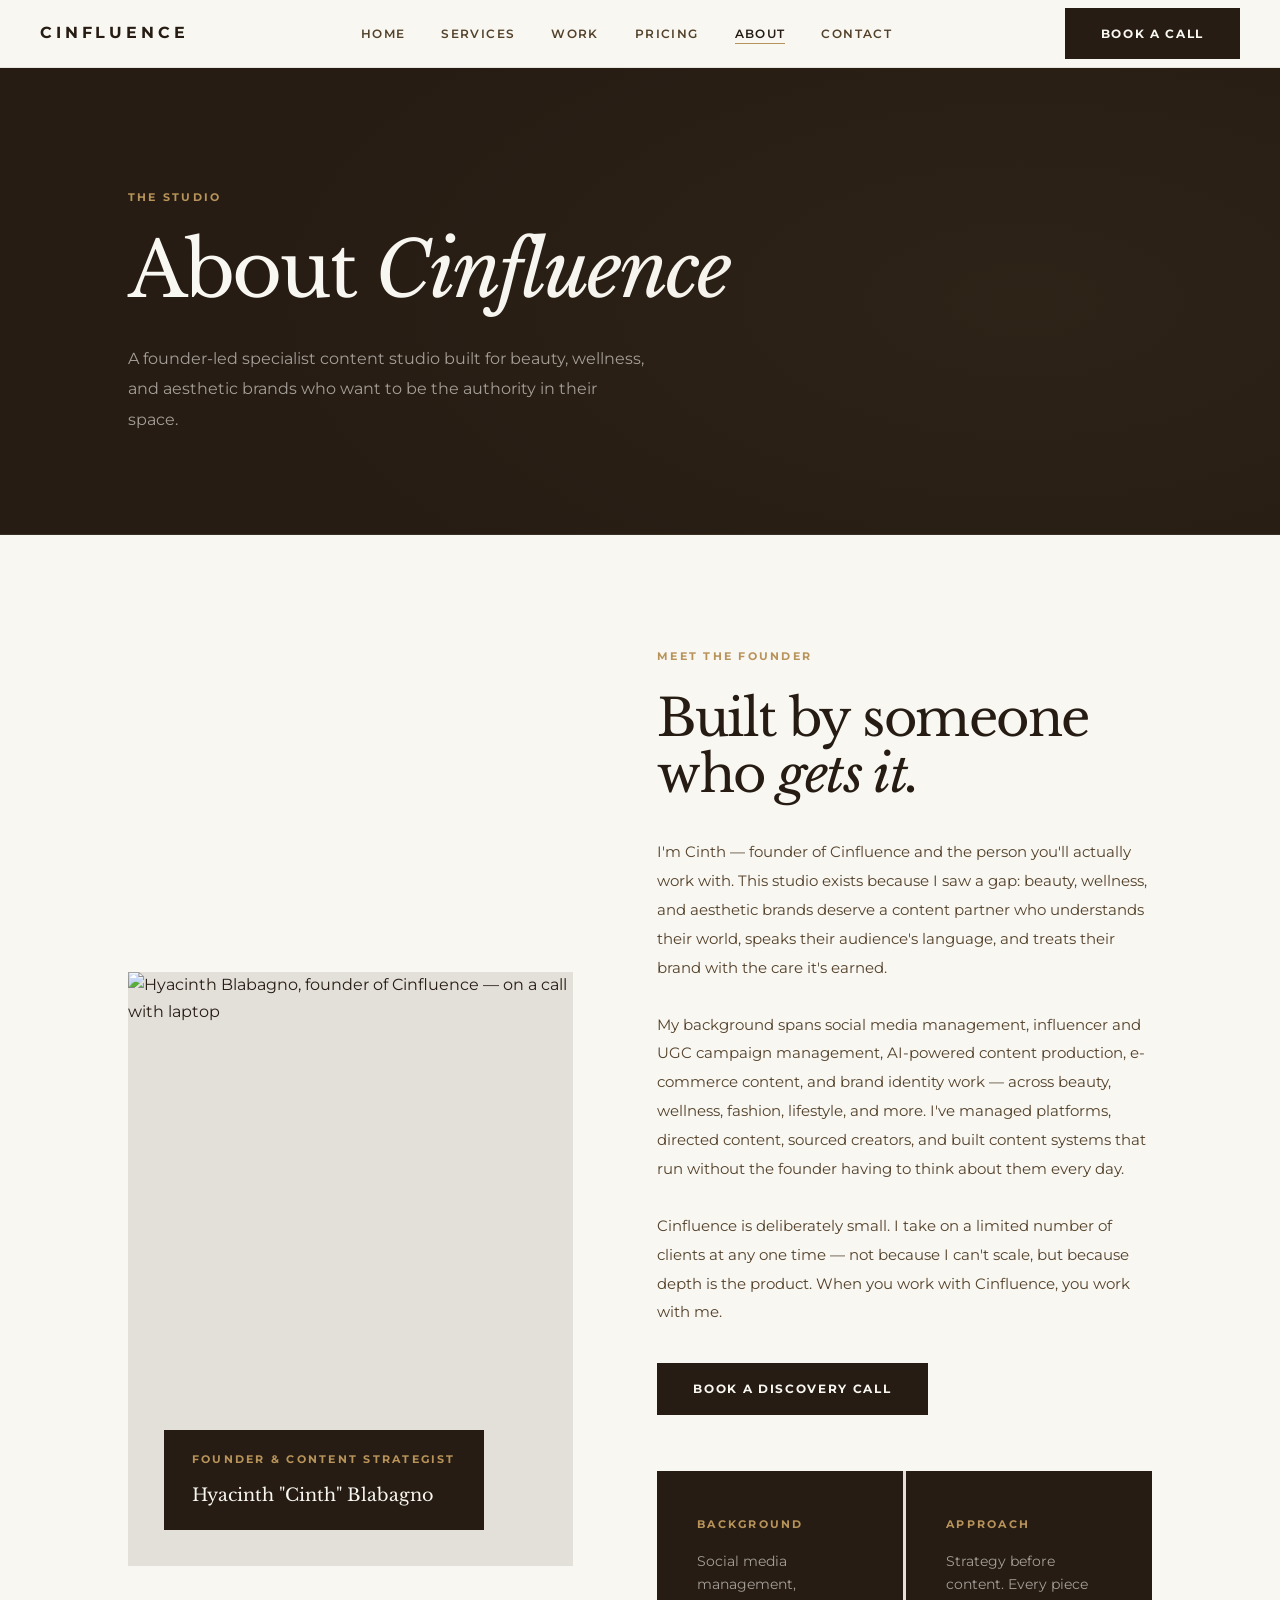
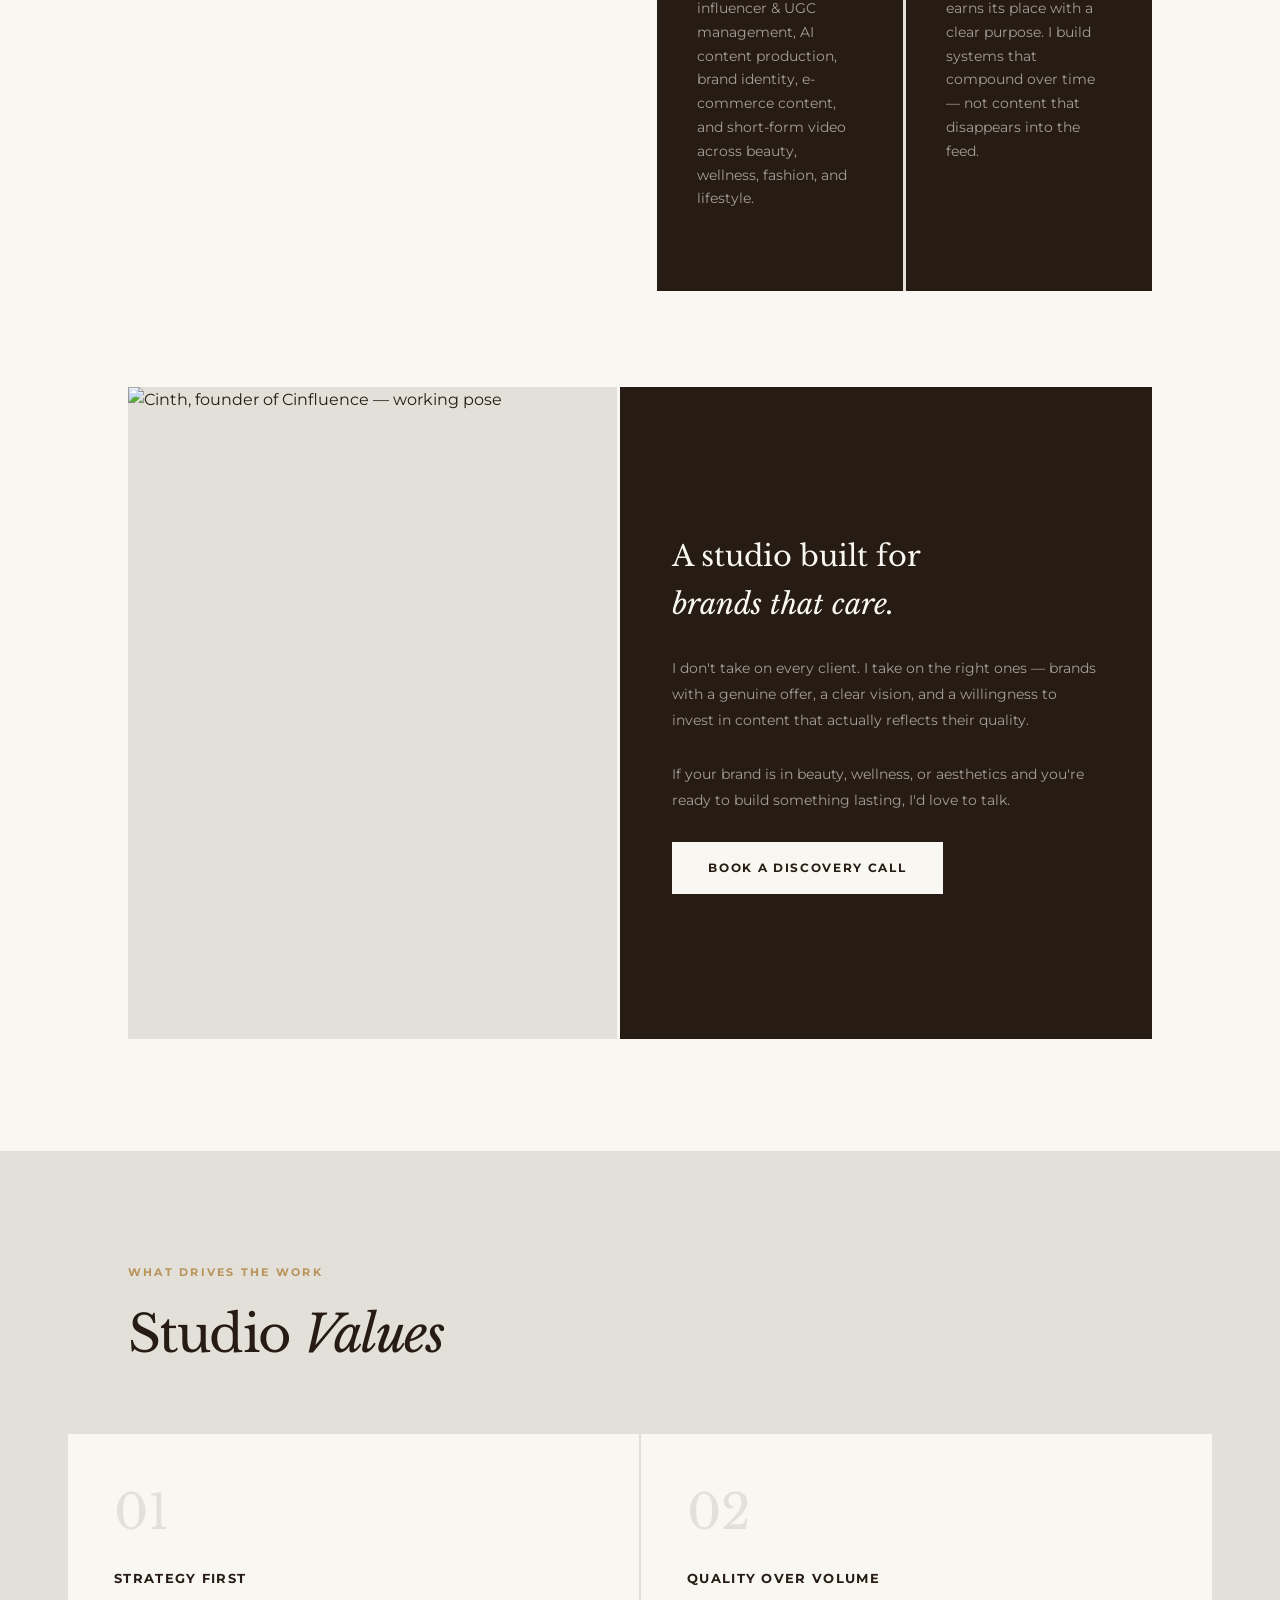
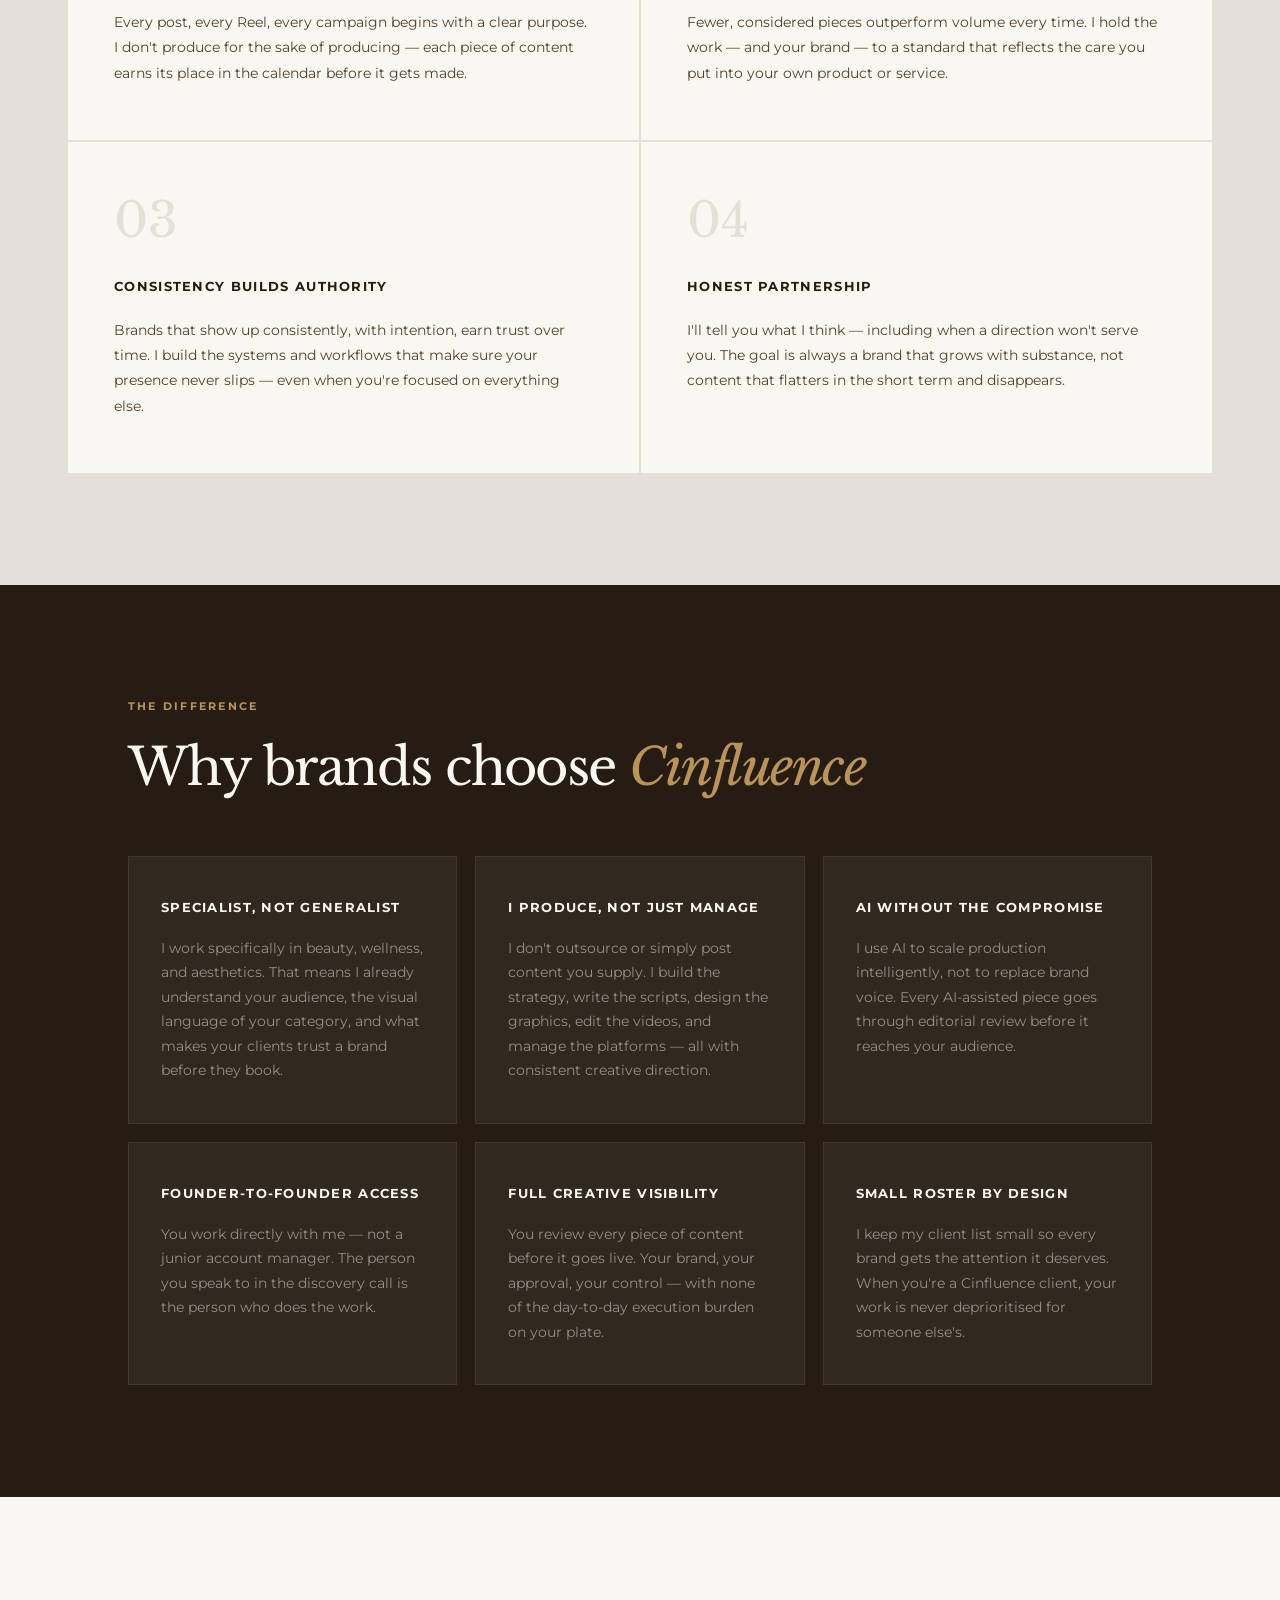
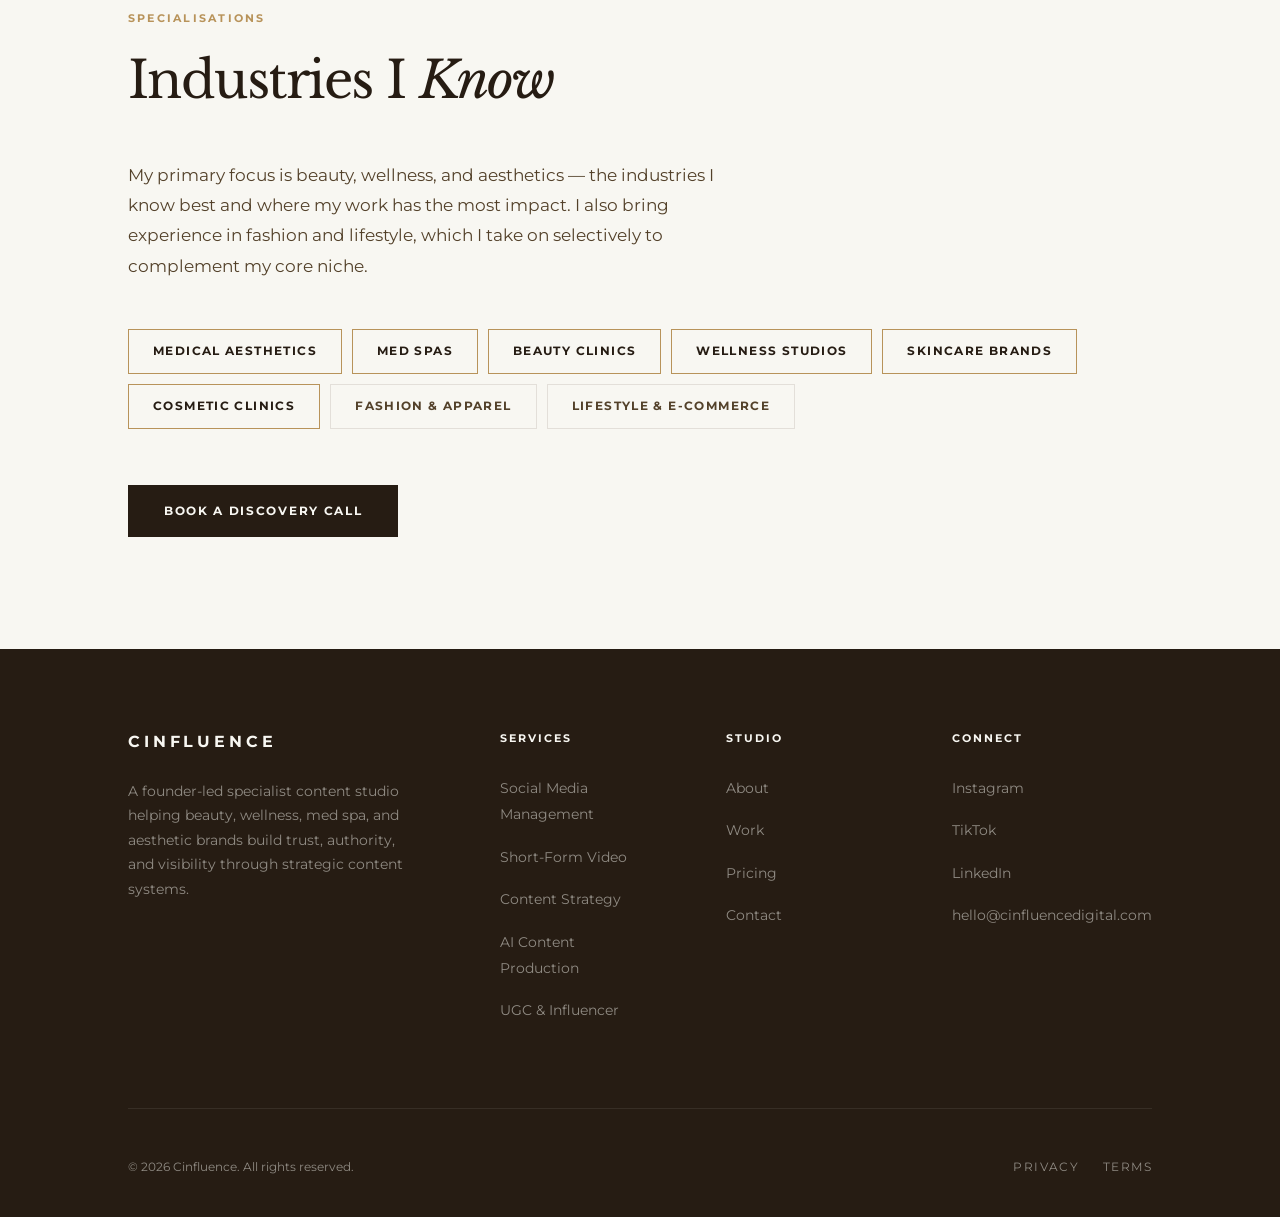
==== about.html @ 14eadbe2 "Add files via upload" ====
<!DOCTYPE html>
<html lang="en">
<head>
<meta charset="UTF-8"/>
<meta name="viewport" content="width=device-width, initial-scale=1.0"/>
<title>About — Cinfluence</title>
<meta name="description" content="Cinfluence is founded by Hyacinth 'Cinth' Blabagno — a strategist and content director with deep experience in beauty, wellness, aesthetics, and influencer management. Meet the founder."/>
<link rel="stylesheet" href="style.css"/>
<style>
/* Founder section */
.founder-section {
  display: grid;
  grid-template-columns: minmax(320px, .9fr) minmax(0, 1fr);
  gap: 84px;
  align-items: center;
}
.founder-img {
  aspect-ratio: 3/4;
  background: var(--stone);
  position: relative;
  overflow: hidden;
}
.founder-img img { width: 100%; height: 100%; object-fit: cover; }
.founder-img .img-ph { min-height: 100%; }
.founder-tag {
  position: absolute;
  bottom: 36px; left: 36px;
  background: var(--espresso);
  color: var(--ivory);
  padding: 20px 28px;
}
.founder-tag .label { color: var(--gold); display: block; margin-bottom: 12px; }
.founder-tag h4 { font-family: var(--ff-serif); font-size: 1.1rem; font-weight: 400; }
.founder-copy .label { color: var(--gold); display: block; margin-bottom: 24px; }
.founder-copy p { color: var(--taupe); line-height: 1.9; font-size: .95rem; margin-bottom: 28px; }
.founder-copy p:last-of-type { margin-bottom: 36px; }

/* Experience callouts */
.exp-callouts {
  display: grid;
  grid-template-columns: 1fr 1fr;
  gap: 3px;
  background: var(--stone);
  margin-top: 52px;
}
.exp-callout {
  background: var(--espresso);
  padding: 44px 40px;
}
.exp-callout .label { color: var(--gold); display: block; margin-bottom: 16px; }
.exp-callout p { font-size: .85rem; color: rgba(248,247,242,.6); line-height: 1.75; }

/* Second founder block */
.founder-block-2 {
  display: grid;
  grid-template-columns: minmax(320px, .92fr) minmax(0, 1fr);
  gap: 3px;
  margin-top: 80px;
}
.founder-block-2-img {
  aspect-ratio: 3/4;
  background: var(--stone);
  overflow: hidden;
  position: relative;
}
.founder-block-2-img img { width: 100%; height: 100%; object-fit: cover; }
.founder-block-2-copy {
  display: flex;
  flex-direction: column;
  justify-content: center;
  gap: 28px;
  padding: 52px;
  background: var(--espresso);
}
.founder-block-2-copy h3 { font-family: var(--ff-serif); font-size: 1.8rem; font-weight: 400; color: var(--ivory); }
.founder-block-2-copy p  { font-size: .9rem; color: rgba(248,247,242,.6); line-height: 1.8; }

/* Values grid */
.values-grid {
  display: grid;
  grid-template-columns: repeat(2,1fr);
  gap: 2px;
  background: var(--stone);
  max-width: var(--container-wide);
  margin: 0 auto;
  padding: 0 48px;
}
.value-card {
  background: var(--ivory);
  padding: 54px 46px;
  transition: background .3s;
}
.value-card:hover { background: var(--white); }
.value-num { font-family: var(--ff-serif); font-size: 3rem; font-weight: 400; color: var(--stone); line-height: 1; margin-bottom: 32px; }
.value-card h3 { font-size: .82rem; font-weight: 700; letter-spacing: .1em; text-transform: uppercase; margin-bottom: 20px; }
.value-card p  { font-size: .88rem; color: var(--taupe); line-height: 1.8; }

/* Why Cinfluence */
.why-grid { display: grid; grid-template-columns: repeat(3,1fr); gap: 18px; margin-top: 60px; }
.why-item { padding: 40px 32px; background: rgba(248,247,242,.05); border: 1px solid rgba(248,247,242,.08); }
.why-item h4 { font-size: .8rem; font-weight: 700; letter-spacing: .1em; text-transform: uppercase; color: var(--ivory); margin-bottom: 18px; }
.why-item p  { font-size: .85rem; color: rgba(248,247,242,.5); line-height: 1.8; }

/* Industries */
.niches-row { display: flex; flex-wrap: wrap; gap: 10px; margin-top: 48px; }
.niche-tag {
  font-size: .72rem;
  font-weight: 700;
  letter-spacing: .12em;
  text-transform: uppercase;
  padding: 12px 24px;
  border: 1px solid var(--stone);
  color: var(--taupe);
  transition: all .2s;
}
.niche-tag:hover { background: var(--espresso); color: var(--ivory); border-color: var(--espresso); }
.niche-tag.primary { border-color: var(--gold); color: var(--espresso); }
.niche-tag.primary:hover { background: var(--gold); color: var(--ivory); border-color: var(--gold); }

@media (max-width: 1024px) {
  .founder-section { grid-template-columns: 1fr; gap: 60px; }
  .founder-block-2 { grid-template-columns: 1fr; }
  .exp-callouts { grid-template-columns: 1fr; }
  .values-grid { grid-template-columns: 1fr; }
  .why-grid { grid-template-columns: 1fr 1fr; }
}
@media (max-width: 768px) {
  .values-grid { padding-left: 28px; padding-right: 28px; }
  .value-card { padding: 42px 30px; }
  .why-grid { grid-template-columns: 1fr; }
  .founder-block-2-copy { padding: 32px 24px; }
  .founder-tag { left: 24px; bottom: 24px; right: 24px; padding: 18px 22px; }
}
@media (max-width: 480px) {
  .values-grid { padding-left: 22px; padding-right: 22px; }
  .niche-tag { width: 100%; text-align: center; }
}
</style>
</head>
<body>

<nav id="navbar">
  <div class="nav-inner">
    <a href="index.html" class="nav-logo">Cinfluence</a>
    <ul class="nav-links">
      <li><a href="index.html">Home</a></li>
      <li><a href="services.html">Services</a></li>
      <li><a href="work.html">Work</a></li>
      <li><a href="pricing.html">Pricing</a></li>
      <li><a href="about.html" class="active">About</a></li>
      <li><a href="contact.html">Contact</a></li>
    </ul>
    <div class="nav-cta">
      <a href="https://calendly.com/hyacinth-cinfluencedigital/discovery-call" target="_blank" class="btn btn-primary">Book a Call</a>
      <button class="hamburger" onclick="openMenu()" aria-label="Open menu"><span></span><span></span><span></span></button>
    </div>
  </div>
</nav>
<div class="mobile-menu" id="mobileMenu" role="dialog" aria-label="Navigation menu">
  <button class="mobile-close" onclick="closeMenu()" aria-label="Close menu">✕</button>
  <a href="index.html" onclick="closeMenu()">Home</a>
  <a href="services.html" onclick="closeMenu()">Services</a>
  <a href="work.html" onclick="closeMenu()">Work</a>
  <a href="pricing.html" onclick="closeMenu()">Pricing</a>
  <a href="about.html" onclick="closeMenu()">About</a>
  <a href="contact.html" onclick="closeMenu()">Contact</a>
  <a href="https://calendly.com/hyacinth-cinfluencedigital/discovery-call" target="_blank" class="btn btn-primary" onclick="closeMenu()">Book a Call</a>
</div>

<div class="nav-offset">
  <div class="page-hero">
    <div class="page-hero-bg"></div>
    <div class="container">
      <span class="label">The Studio</span>
      <h1 class="heading-xl">About <em>Cinfluence</em></h1>
      <p>A founder-led specialist content studio built for beauty, wellness, and aesthetic brands who want to be the authority in their space.</p>
    </div>
  </div>
</div>

<!-- ── FOUNDER STORY ───────────────────────────────────── -->
<section class="section">
  <div class="container">
    <div class="founder-section">
      <div class="founder-img fade-up">
        <img src="assets/images/founder-about.jpg"
             alt="Hyacinth Blabagno, founder of Cinfluence — on a call with laptop"
             loading="eager" width="900" height="1200"
             style="width:100%;height:100%;object-fit:cover;object-position:center top">
        <div class="founder-tag">
          <span class="label">Founder &amp; Content Strategist</span>
          <h4>Hyacinth "Cinth" Blabagno</h4>
        </div>
      </div>
      <div class="founder-copy fade-up">
        <span class="label">Meet the Founder</span>
        <h2 class="heading-lg" style="margin-bottom:36px">Built by someone<br>who <em>gets it.</em></h2>
        <p>I'm Cinth — founder of Cinfluence and the person you'll actually work with. This studio exists because I saw a gap: beauty, wellness, and aesthetic brands deserve a content partner who understands their world, speaks their audience's language, and treats their brand with the care it's earned.</p>
        <p>My background spans social media management, influencer and UGC campaign management, AI-powered content production, e-commerce content, and brand identity work — across beauty, wellness, fashion, lifestyle, and more. I've managed platforms, directed content, sourced creators, and built content systems that run without the founder having to think about them every day.</p>
        <p>Cinfluence is deliberately small. I take on a limited number of clients at any one time — not because I can't scale, but because depth is the product. When you work with Cinfluence, you work with me.</p>
        <a href="https://calendly.com/hyacinth-cinfluencedigital/discovery-call" target="_blank" class="btn btn-primary">Book a Discovery Call</a>

        <!-- Experience Callouts -->
        <div class="exp-callouts" style="margin-top:56px">
          <div class="exp-callout">
            <span class="label">Background</span>
            <p>Social media management, influencer &amp; UGC management, AI content production, brand identity, e-commerce content, and short-form video across beauty, wellness, fashion, and lifestyle.</p>
          </div>
          <div class="exp-callout">
            <span class="label">Approach</span>
            <p>Strategy before content. Every piece earns its place with a clear purpose. I build systems that compound over time — not content that disappears into the feed.</p>
          </div>
        </div>
      </div>
    </div>

    <!-- Second founder block -->
    <div class="founder-block-2 fade-up" style="margin-top:96px">
      <div class="founder-block-2-img">
        <img src="assets/images/founder-editorial.jpg"
             alt="Cinth, founder of Cinfluence — working pose"
             loading="lazy" width="900" height="1200"
             style="width:100%;height:100%;object-fit:cover;object-position:center top">
      </div>
      <div class="founder-block-2-copy">
        <h3>A studio built for<br><em>brands that care.</em></h3>
        <p>I don't take on every client. I take on the right ones — brands with a genuine offer, a clear vision, and a willingness to invest in content that actually reflects their quality.</p>
        <p>If your brand is in beauty, wellness, or aesthetics and you're ready to build something lasting, I'd love to talk.</p>
        <a href="https://calendly.com/hyacinth-cinfluencedigital/discovery-call" target="_blank" class="btn btn-ivory" style="align-self:flex-start">Book a Discovery Call</a>
      </div>
    </div>
  </div>
</section>

<!-- ── VALUES ──────────────────────────────────────────── -->
<section class="section section--stone">
  <div class="container">
    <div class="section-header fade-up">
      <span class="label">What Drives the Work</span>
      <h2 class="heading-lg">Studio <em>Values</em></h2>
    </div>
  </div>
  <div class="values-grid fade-up">
    <div class="value-card">
      <div class="value-num">01</div>
      <h3>Strategy First</h3>
      <p>Every post, every Reel, every campaign begins with a clear purpose. I don't produce for the sake of producing — each piece of content earns its place in the calendar before it gets made.</p>
    </div>
    <div class="value-card">
      <div class="value-num">02</div>
      <h3>Quality Over Volume</h3>
      <p>Fewer, considered pieces outperform volume every time. I hold the work — and your brand — to a standard that reflects the care you put into your own product or service.</p>
    </div>
    <div class="value-card">
      <div class="value-num">03</div>
      <h3>Consistency Builds Authority</h3>
      <p>Brands that show up consistently, with intention, earn trust over time. I build the systems and workflows that make sure your presence never slips — even when you're focused on everything else.</p>
    </div>
    <div class="value-card">
      <div class="value-num">04</div>
      <h3>Honest Partnership</h3>
      <p>I'll tell you what I think — including when a direction won't serve you. The goal is always a brand that grows with substance, not content that flatters in the short term and disappears.</p>
    </div>
  </div>
</section>

<!-- ── WHY CINFLUENCE ─────────────────────────────────── -->
<section class="section section--dark">
  <div class="container">
    <div class="section-header fade-up" style="margin-bottom:0">
      <span class="label" style="color:var(--gold)">The Difference</span>
      <h2 class="heading-lg" style="color:var(--ivory)">Why brands choose <em style="color:var(--gold)">Cinfluence</em></h2>
    </div>
    <div class="why-grid fade-up">
      <div class="why-item">
        <h4>Specialist, not generalist</h4>
        <p>I work specifically in beauty, wellness, and aesthetics. That means I already understand your audience, the visual language of your category, and what makes your clients trust a brand before they book.</p>
      </div>
      <div class="why-item">
        <h4>I produce, not just manage</h4>
        <p>I don't outsource or simply post content you supply. I build the strategy, write the scripts, design the graphics, edit the videos, and manage the platforms — all with consistent creative direction.</p>
      </div>
      <div class="why-item">
        <h4>AI without the compromise</h4>
        <p>I use AI to scale production intelligently, not to replace brand voice. Every AI-assisted piece goes through editorial review before it reaches your audience.</p>
      </div>
      <div class="why-item">
        <h4>Founder-to-founder access</h4>
        <p>You work directly with me — not a junior account manager. The person you speak to in the discovery call is the person who does the work.</p>
      </div>
      <div class="why-item">
        <h4>Full creative visibility</h4>
        <p>You review every piece of content before it goes live. Your brand, your approval, your control — with none of the day-to-day execution burden on your plate.</p>
      </div>
      <div class="why-item">
        <h4>Small roster by design</h4>
        <p>I keep my client list small so every brand gets the attention it deserves. When you're a Cinfluence client, your work is never deprioritised for someone else's.</p>
      </div>
    </div>
  </div>
</section>

<!-- ── INDUSTRIES ─────────────────────────────────────── -->
<section class="section">
  <div class="container">
    <div class="fade-up">
      <div class="section-header" style="margin-bottom:52px">
        <span class="label">Specialisations</span>
        <h2 class="heading-lg">Industries I <em>Know</em></h2>
      </div>
      <p class="body-lg" style="max-width:600px;margin-bottom:8px">My primary focus is beauty, wellness, and aesthetics — the industries I know best and where my work has the most impact. I also bring experience in fashion and lifestyle, which I take on selectively to complement my core niche.</p>
      <div class="niches-row">
        <span class="niche-tag primary">Medical Aesthetics</span>
        <span class="niche-tag primary">Med Spas</span>
        <span class="niche-tag primary">Beauty Clinics</span>
        <span class="niche-tag primary">Wellness Studios</span>
        <span class="niche-tag primary">Skincare Brands</span>
        <span class="niche-tag primary">Cosmetic Clinics</span>
        <span class="niche-tag">Fashion &amp; Apparel</span>
        <span class="niche-tag">Lifestyle &amp; E-Commerce</span>
      </div>
      <a href="https://calendly.com/hyacinth-cinfluencedigital/discovery-call" target="_blank" class="btn btn-primary" style="margin-top:56px;display:inline-block">Book a Discovery Call</a>
    </div>
  </div>
</section>

<!-- ── FOOTER ─────────────────────────────────────────── -->
<footer>
  <div class="container">
    <div class="footer-top">
      <div><span class="footer-logo">Cinfluence</span><p class="footer-tagline">A founder-led specialist content studio helping beauty, wellness, med spa, and aesthetic brands build trust, authority, and visibility through strategic content systems.</p></div>
      <div class="footer-col"><h5>Services</h5><ul class="footer-links"><li><a href="services.html">Social Media Management</a></li><li><a href="services.html">Short-Form Video</a></li><li><a href="services.html">Content Strategy</a></li><li><a href="services.html">AI Content Production</a></li><li><a href="services.html">UGC &amp; Influencer</a></li></ul></div>
      <div class="footer-col"><h5>Studio</h5><ul class="footer-links"><li><a href="about.html">About</a></li><li><a href="work.html">Work</a></li><li><a href="pricing.html">Pricing</a></li><li><a href="contact.html">Contact</a></li></ul></div>
      <div class="footer-col"><h5>Connect</h5><ul class="footer-links"><li><a href="https://instagram.com/cinfluence.digital" target="_blank" rel="noopener">Instagram</a></li><li><a href="https://tiktok.com/@cinfluence.digital" target="_blank" rel="noopener">TikTok</a></li><li><a href="https://linkedin.com/company/cinfluencedigital" target="_blank" rel="noopener">LinkedIn</a></li><li><a href="mailto:hello@cinfluencedigital.com">hello@cinfluencedigital.com</a></li></ul></div>
    </div>
    <div class="footer-bottom"><span>© 2026 Cinfluence. All rights reserved.</span><div class="footer-social"><a href="#">Privacy</a><a href="#">Terms</a></div></div>
  </div>
</footer>

<script src="main.js"></script>
</body>
</html>
---- style.css ----
/* ═══════════════════════════════════════════════════
   CINFLUENCE — Global Stylesheet
   Fonts: Libre Baskerville (serif) + Montserrat (sans)
═══════════════════════════════════════════════════ */

@import url('https://fonts.googleapis.com/css2?family=Libre+Baskerville:ital,wght@0,400;0,700;1,400&family=Montserrat:wght@400;500;600;700&display=swap');

/* ── RESET ─────────────────────────────────────────── */
*, *::before, *::after { box-sizing: border-box; margin: 0; padding: 0; }
html { scroll-behavior: smooth; }

/* ── TOKENS ────────────────────────────────────────── */
:root {
  --ivory:    #F8F7F2;
  --white:    #FFFFFF;
  --espresso: #261C13;
  --coffee:   #32251A;
  --stone:    #E3DFD9;
  --taupe:    #53412A;
  --bark:     #53412A;
  --sage:     #3A4137;
  --gold:     #B8935A;
  --ff-serif: 'Libre Baskerville', Georgia, serif;
  --ff-sans:  'Montserrat', sans-serif;
  --ease:     cubic-bezier(.25,.46,.45,.94);
  --nav-h:    68px;
  --container: 1120px;
  --container-wide: 1240px;
  --container-narrow: 860px;
  --section-y: 112px;
  --section-y-sm: 84px;
  --card-pad: 44px;
}

/* ── BASE ──────────────────────────────────────────── */
body {
  background: var(--ivory);
  color: var(--espresso);
  font-family: var(--ff-sans);
  font-size: 16px;
  line-height: 1.65;
  overflow-x: hidden;
}
img, video { display: block; max-width: 100%; }
a { text-decoration: none; color: inherit; }
button { cursor: pointer; font-family: var(--ff-sans); }

/* ── TYPOGRAPHY ────────────────────────────────────── */
.heading-xl {
  font-family: var(--ff-serif);
  font-size: clamp(2.8rem, 6vw, 5.5rem);
  font-weight: 400;
  line-height: 1.06;
  letter-spacing: -.03em;
}
.heading-lg {
  font-family: var(--ff-serif);
  font-size: clamp(2rem, 4vw, 3.5rem);
  font-weight: 400;
  line-height: 1.1;
  letter-spacing: -.03em;
}
.heading-md {
  font-family: var(--ff-serif);
  font-size: clamp(1.4rem, 2.5vw, 2.2rem);
  font-weight: 400;
  line-height: 1.2;
  letter-spacing: -.02em;
}
.heading-sm {
  font-family: var(--ff-serif);
  font-size: clamp(1.2rem, 2vw, 1.6rem);
  font-weight: 400;
  line-height: 1.3;
}
em { font-style: italic; }
.label {
  font-family: var(--ff-sans);
  font-size: .7rem;
  font-weight: 700;
  letter-spacing: .2em;
  text-transform: uppercase;
}
.body-lg { font-size: 1.05rem; line-height: 1.8; color: var(--taupe); }
.body-sm { font-size: .875rem; line-height: 1.75; color: var(--taupe); }

/* ── LAYOUT ────────────────────────────────────────── */
.container { max-width: var(--container); margin: 0 auto; padding: 0 48px; }
.container--wide { max-width: var(--container-wide); }
.container--narrow { max-width: var(--container-narrow); }
.section { padding: var(--section-y) 0; }
.section--compact { padding: var(--section-y-sm) 0; }
.section--dark  { background: var(--espresso); color: var(--ivory); }
.section--stone { background: var(--stone); }
.section--white { background: var(--white); }
.media-fill { width: 100%; height: 100%; object-fit: cover; }

/* ── BUTTONS ───────────────────────────────────────── */
.btn {
  display: inline-block;
  font-family: var(--ff-sans);
  font-size: .75rem;
  font-weight: 700;
  letter-spacing: .14em;
  text-transform: uppercase;
  padding: 16px 36px;
  border: none;
  transition: all .3s var(--ease);
}
.btn-primary  { background: var(--espresso); color: var(--ivory); }
.btn-primary:hover  { background: var(--coffee); transform: translateY(-2px); box-shadow: 0 12px 40px rgba(38,28,19,.2); }
.btn-outline  { background: transparent; color: var(--espresso); border: 1.5px solid var(--espresso); }
.btn-outline:hover  { background: var(--espresso); color: var(--ivory); }
.btn-outline-light { background: transparent; color: var(--ivory); border: 1.5px solid rgba(248,247,242,.35); }
.btn-outline-light:hover { background: var(--ivory); color: var(--espresso); }
.btn-ivory    { background: var(--ivory); color: var(--espresso); }
.btn-ivory:hover    { background: var(--white); transform: translateY(-2px); }
.btn-gold     { background: var(--gold); color: var(--white); }
.btn-gold:hover     { opacity: .88; transform: translateY(-2px); }
.btn-group    { display: flex; gap: 16px; flex-wrap: wrap; }

/* ── NAVIGATION ────────────────────────────────────── */
nav {
  position: fixed;
  top: 0; left: 0; right: 0;
  z-index: 999;
  height: var(--nav-h);
  background: rgba(248,247,242,.96);
  backdrop-filter: blur(14px);
  -webkit-backdrop-filter: blur(14px);
  border-bottom: 1px solid rgba(83,65,42,.1);
  transition: box-shadow .3s;
}
nav.scrolled { box-shadow: 0 2px 30px rgba(38,28,19,.08); }
.nav-inner {
  max-width: 1280px;
  margin: 0 auto;
  padding: 0 40px;
  height: 100%;
  display: flex;
  align-items: center;
  justify-content: space-between;
  gap: 32px;
}
.nav-logo {
  font-family: var(--ff-sans);
  font-size: 1rem;
  font-weight: 700;
  letter-spacing: .24em;
  text-transform: uppercase;
  color: var(--espresso);
  flex-shrink: 0;
}
.nav-links {
  display: flex;
  gap: 36px;
  list-style: none;
}
.nav-links a {
  font-size: .72rem;
  font-weight: 600;
  letter-spacing: .12em;
  text-transform: uppercase;
  color: var(--taupe);
  transition: color .2s;
  position: relative;
}
.nav-links a::after {
  content: '';
  position: absolute;
  bottom: -3px; left: 0;
  width: 0; height: 1px;
  background: var(--gold);
  transition: width .3s var(--ease);
}
.nav-links a:hover,
.nav-links a.active { color: var(--espresso); }
.nav-links a:hover::after,
.nav-links a.active::after { width: 100%; }
.nav-cta { flex-shrink: 0; }
.hamburger { display: none; flex-direction: column; gap: 5px; background: none; border: none; padding: 4px; }
.hamburger span { width: 24px; height: 1.5px; background: var(--espresso); display: block; transition: .3s; }

/* Mobile menu */
.mobile-menu {
  display: none;
  position: fixed;
  inset: 0;
  background: var(--ivory);
  z-index: 998;
  flex-direction: column;
  align-items: center;
  justify-content: center;
  gap: 36px;
}
.mobile-menu.open { display: flex; }
.mobile-menu a {
  font-family: var(--ff-serif);
  font-size: 2.2rem;
  color: var(--espresso);
  font-weight: 400;
  transition: color .2s;
}
.mobile-menu a:hover { color: var(--gold); }
.mobile-close {
  position: absolute;
  top: 24px; right: 40px;
  font-size: 1.4rem;
  background: none; border: none;
  color: var(--espresso);
}
.nav-offset { padding-top: var(--nav-h); }

/* ── PAGE HERO (inner pages) ───────────────────────── */
.page-hero {
  background: var(--espresso);
  padding: 120px 0 100px;
  position: relative;
  overflow: hidden;
}
.page-hero::after {
  content: '';
  position: absolute;
  bottom: 0; left: 0; right: 0;
  height: 1px;
  background: rgba(248,247,242,.08);
}
.page-hero-bg {
  position: absolute; inset: 0;
  background: radial-gradient(ellipse 60% 80% at 80% 50%, rgba(178,147,91,.06), transparent);
  pointer-events: none;
}
.page-hero .label { color: var(--gold); display: block; margin-bottom: 24px; }
.page-hero .heading-xl { color: var(--ivory); }
.page-hero p { color: rgba(248,247,242,.6); max-width: 520px; margin-top: 32px; font-size: 1rem; line-height: 1.9; }

/* ── SECTION HEADER ────────────────────────────────── */
.section-header { margin-bottom: 72px; max-width: 760px; }
.section-header .label { color: var(--gold); display: block; margin-bottom: 24px; }
.section-header.center { text-align: center; }
.section-header.center p { max-width: 520px; margin: 16px auto 0; }
.section-header.center { margin-left: auto; margin-right: auto; }

/* ── IMAGE PLACEHOLDER ─────────────────────────────── */
.img-ph {
  width: 100%; height: 100%;
  display: flex;
  flex-direction: column;
  align-items: center;
  justify-content: center;
  gap: 14px;
  background: var(--stone);
  border: 2px dashed rgba(83,65,42,.25);
  color: var(--taupe);
  text-align: center;
  padding: 32px;
}
.img-ph svg { opacity: .35; }
.img-ph .ph-title { font-size: .72rem; font-weight: 700; letter-spacing: .1em; text-transform: uppercase; }
.img-ph .ph-sub   { font-size: .7rem; opacity: .6; line-height: 1.6; }

/* ── STATEMENT BAND ────────────────────────────────── */
.statement-band {
  background: var(--espresso);
  padding: 96px 0;
  text-align: center;
}
.statement-band .heading-lg { color: var(--ivory); }
.statement-band em { color: var(--gold); }

/* ── GOLD RULE ─────────────────────────────────────── */
.gold-rule { display: inline-block; width: 40px; height: 1px; background: var(--gold); vertical-align: middle; margin-right: 14px; }

/* ── PHONE MOCKUP ──────────────────────────────────── */
.phone {
  position: relative;
  flex-shrink: 0;
}
.phone-frame {
  background: #1a110b;
  border-radius: 36px;
  padding: 9px;
  box-shadow: 0 40px 80px rgba(0,0,0,.4), inset 0 0 0 1px rgba(255,255,255,.07);
  position: relative;
}
.phone-notch {
  position: absolute;
  top: 9px; left: 50%; transform: translateX(-50%);
  width: 60px; height: 20px;
  background: #1a110b;
  border-radius: 0 0 13px 13px;
  z-index: 10;
}
.phone-btn {
  position: absolute;
  right: -3px; top: 80px;
  width: 3px; height: 55px;
  background: #110b07;
  border-radius: 0 2px 2px 0;
}
.phone-screen {
  border-radius: 28px;
  overflow: hidden;
  aspect-ratio: 9/19.5;
  position: relative;
  background: var(--stone);
}
.phone-screen .img-ph { border: none; }

/* ── SCROLL STRIP ──────────────────────────────────── */
.scroll-strip-wrap {
  overflow: hidden;
  position: relative;
}
.scroll-strip-wrap::before,
.scroll-strip-wrap::after {
  content: '';
  position: absolute;
  top: 0; bottom: 0;
  width: 140px;
  z-index: 2;
  pointer-events: none;
}
.scroll-strip-wrap::before { left: 0; background: linear-gradient(to right, var(--espresso), transparent); }
.scroll-strip-wrap::after  { right: 0; background: linear-gradient(to left,  var(--espresso), transparent); }
.scroll-track {
  display: flex;
  gap: 28px;
  width: max-content;
  animation: scrollLeft 30s linear infinite;
  padding: 32px 0 52px;
}
.scroll-track:hover { animation-play-state: paused; }
@keyframes scrollLeft {
  0%   { transform: translateX(0); }
  100% { transform: translateX(-50%); }
}
.strip-phone {
  width: 155px;
  flex-shrink: 0;
  transition: transform .4s var(--ease);
}
.strip-phone:nth-child(odd)  { margin-top: 20px; }
.strip-phone:nth-child(even) { margin-top: 0; }
.strip-phone:hover { transform: scale(1.06) translateY(-8px); }

/* ── FLOAT PHONES ──────────────────────────────────── */
.float-phone { animation-timing-function: ease-in-out; animation-iteration-count: infinite; }
.float-phone.f1 { animation-name: f1; animation-duration: 5s; }
.float-phone.f2 { animation-name: f2; animation-duration: 6.2s; }
.float-phone.f3 { animation-name: f3; animation-duration: 4.8s; }
.float-phone.f4 { animation-name: f4; animation-duration: 5.6s; }
.float-phone.f5 { animation-name: f5; animation-duration: 6.8s; }
@keyframes f1 { 0%,100%{transform:translateY(0)    rotate(-1.5deg)} 50%{transform:translateY(-22px) rotate(-1.5deg)} }
@keyframes f2 { 0%,100%{transform:translateY(-8px)  rotate(0deg)}   50%{transform:translateY(-30px) rotate(0deg)} }
@keyframes f3 { 0%,100%{transform:translateY(4px)   rotate(1.5deg)} 50%{transform:translateY(-18px) rotate(1.5deg)} }
@keyframes f4 { 0%,100%{transform:translateY(-4px)  rotate(-1deg)}  50%{transform:translateY(-26px) rotate(-1deg)} }
@keyframes f5 { 0%,100%{transform:translateY(8px)   rotate(2deg)}   50%{transform:translateY(-14px) rotate(2deg)} }

/* ── CARD STYLES ───────────────────────────────────── */
.card {
  background: var(--white);
  padding: var(--card-pad);
  position: relative;
  transition: transform .3s var(--ease), box-shadow .3s;
}
.card:hover { transform: translateY(-4px); box-shadow: 0 20px 60px rgba(38,28,19,.08); }
.card-dark { background: var(--espresso); color: var(--ivory); }

/* ── FADE UP ANIMATION ─────────────────────────────── */
.fade-up {
  opacity: 0;
  transform: translateY(36px);
  transition: opacity .7s var(--ease), transform .7s var(--ease);
}
.fade-up.visible { opacity: 1; transform: translateY(0); }

/* ── FOOTER ────────────────────────────────────────── */
footer {
  background: var(--espresso);
  color: rgba(248,247,242,.5);
  padding: 80px 0 40px;
}
.footer-top {
  display: grid;
  grid-template-columns: 2fr 1fr 1fr 1fr;
  gap: 80px;
  margin-bottom: 84px;
}
.footer-logo {
  font-family: var(--ff-sans);
  font-size: 1rem;
  font-weight: 700;
  letter-spacing: .24em;
  text-transform: uppercase;
  color: var(--ivory);
  display: block;
  margin-bottom: 24px;
}
.footer-tagline { font-size: .85rem; line-height: 1.8; }
.footer-col h5 {
  font-size: .7rem;
  font-weight: 700;
  letter-spacing: .18em;
  text-transform: uppercase;
  color: var(--ivory);
  margin-bottom: 28px;
}
.footer-links { list-style: none; display: flex; flex-direction: column; gap: 16px; }
.footer-links a { font-size: .85rem; transition: color .2s; }
.footer-links a:hover { color: var(--ivory); }
.footer-bottom {
  border-top: 1px solid rgba(248,247,242,.08);
  padding-top: 48px;
  display: flex;
  justify-content: space-between;
  align-items: center;
  font-size: .78rem;
  flex-wrap: wrap;
  gap: 16px;
}
.footer-social { display: flex; gap: 24px; }
.footer-social a { font-size: .72rem; letter-spacing: .12em; text-transform: uppercase; transition: color .2s; }
.footer-social a:hover { color: var(--ivory); }

/* ── RESPONSIVE ────────────────────────────────────── */
@media (max-width: 1024px) {
  :root { --section-y: 96px; --section-y-sm: 72px; --card-pad: 40px; }
  .footer-top { grid-template-columns: 1fr 1fr; }
}
@media (max-width: 768px) {
  :root { --section-y: 78px; --section-y-sm: 60px; --card-pad: 32px; }
  .container { padding: 0 28px; }
  .page-hero { padding: 88px 0 76px; }
  .section-header { margin-bottom: 48px; }
  .nav-links, .nav-cta .btn { display: none; }
  .hamburger { display: flex; }
  .footer-top { grid-template-columns: 1fr; gap: 40px; }
  .footer-bottom { flex-direction: column; align-items: flex-start; }
  .btn { width: 100%; max-width: 360px; text-align: center; }
  .btn-group { width: 100%; }
  .mobile-menu { padding: 96px 28px 48px; gap: 26px; }
  .mobile-menu a { font-size: 1.8rem; }
}
@media (max-width: 480px) {
  .container { padding: 0 22px; }
  .heading-xl { font-size: 2.55rem; }
  .heading-lg { font-size: 2rem; }
  .heading-md { font-size: 1.5rem; }
  .statement-band { padding: 76px 0; }
}
@media (prefers-reduced-motion: reduce) {
  .fade-up { opacity: 1; transform: none; }
  * { transition-duration: .01ms !important; animation-duration: .01ms !important; }
}

/* ── TRUST BAR LOGOS ───────────────────────────────── */
.trust-logo {
  height: 28px;
  width: auto;
  max-width: 120px;
  opacity: .4;
  filter: grayscale(100%) brightness(0.3);
  transition: opacity .25s, filter .25s;
  object-fit: contain;
}
.trust-logo:hover {
  opacity: .85;
  filter: grayscale(0%) brightness(1);
}
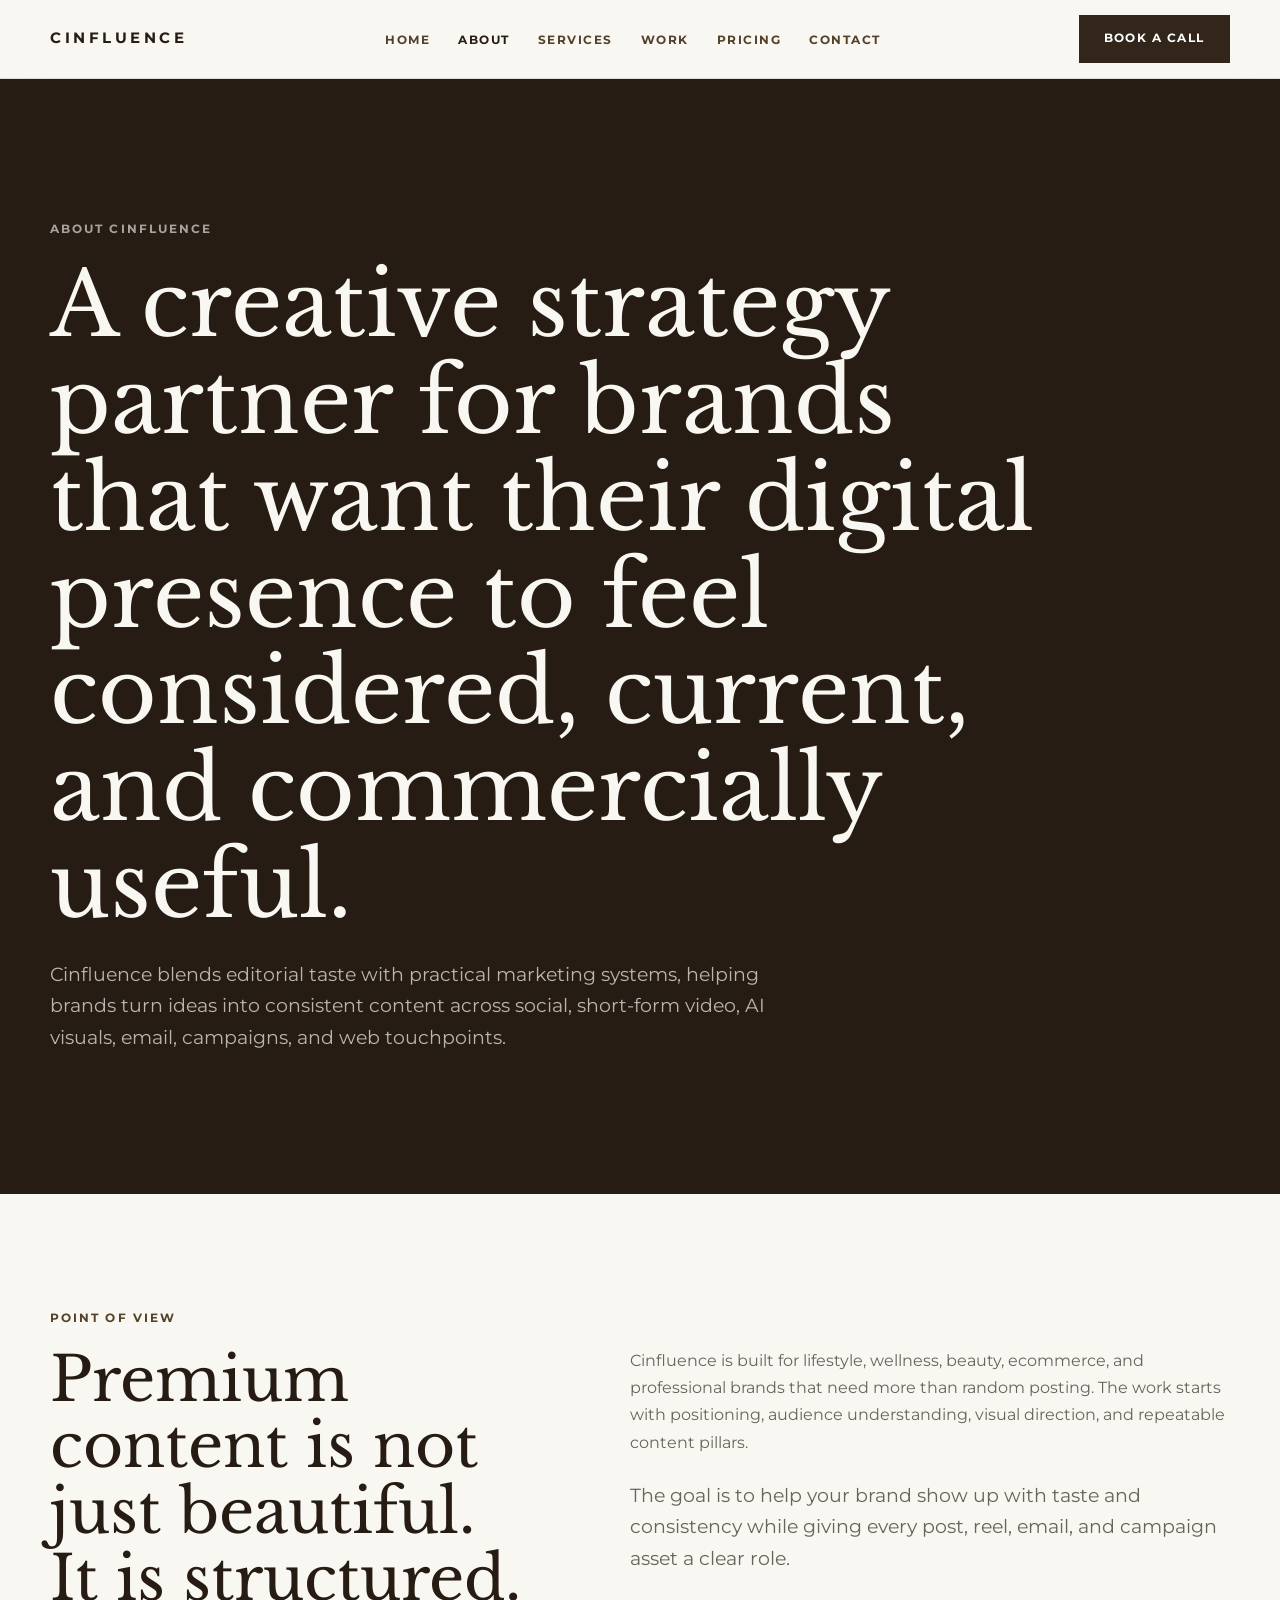
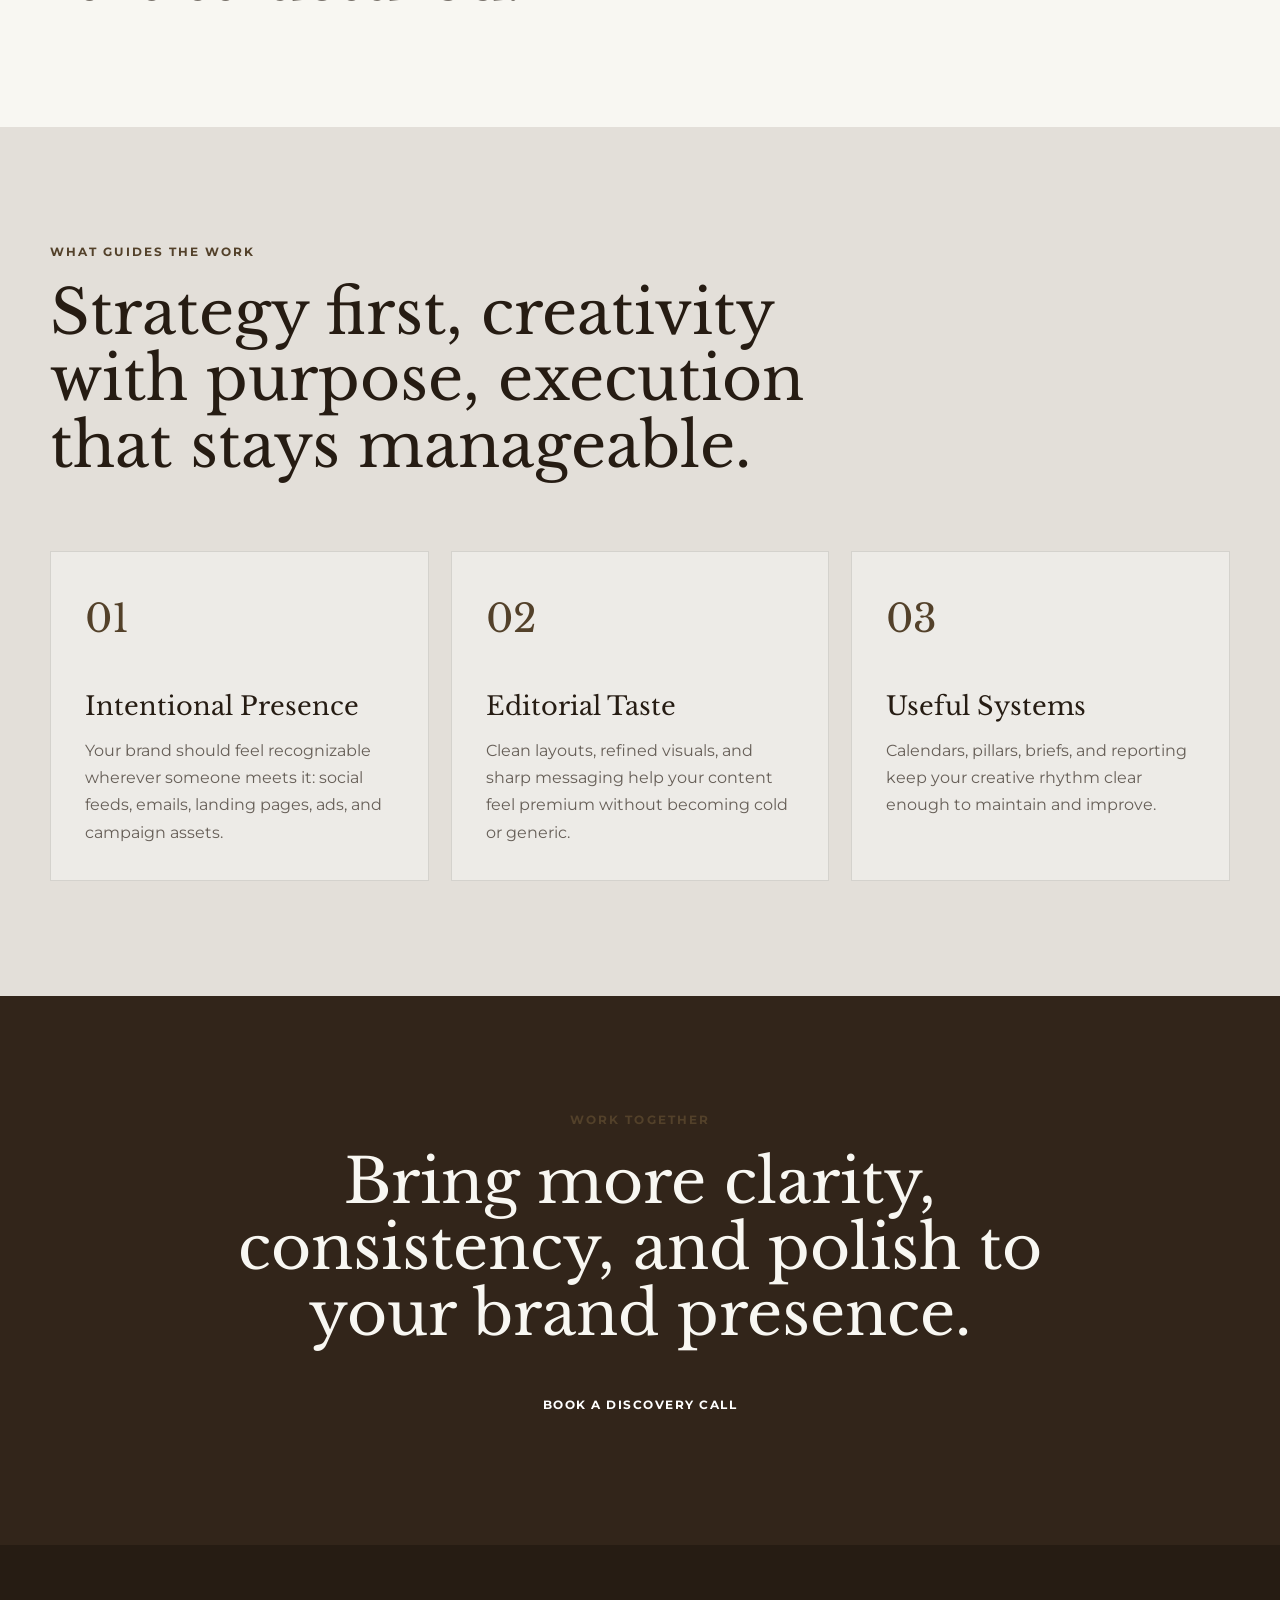
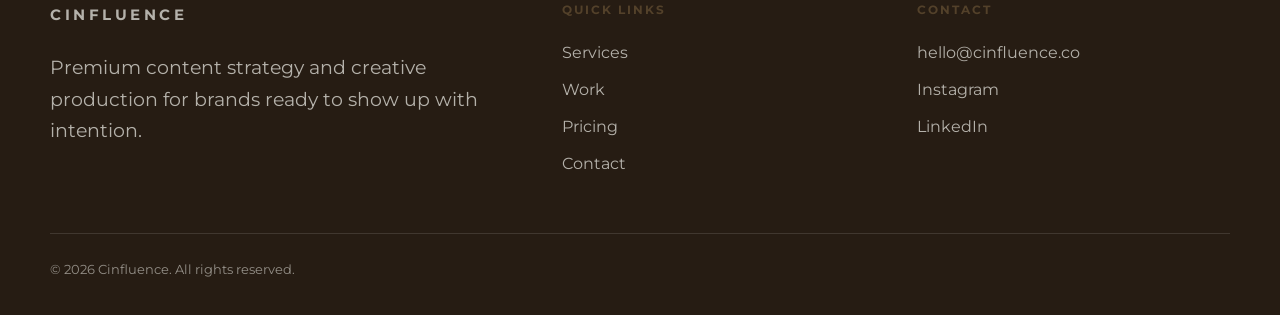
==== commit 57756ca2: "Add files via upload" ====
--- a/about.html
+++ b/about.html
@@ -1,342 +1,38 @@
 <!DOCTYPE html>
 <html lang="en">
 <head>
-<meta charset="UTF-8"/>
-<meta name="viewport" content="width=device-width, initial-scale=1.0"/>
-<title>About — Cinfluence</title>
-<meta name="description" content="Cinfluence is founded by Hyacinth 'Cinth' Blabagno — a strategist and content director with deep experience in beauty, wellness, aesthetics, and influencer management. Meet the founder."/>
-<link rel="stylesheet" href="style.css"/>
-<style>
-/* Founder section */
-.founder-section {
-  display: grid;
-  grid-template-columns: minmax(320px, .9fr) minmax(0, 1fr);
-  gap: 84px;
-  align-items: center;
-}
-.founder-img {
-  aspect-ratio: 3/4;
-  background: var(--stone);
-  position: relative;
-  overflow: hidden;
-}
-.founder-img img { width: 100%; height: 100%; object-fit: cover; }
-.founder-img .img-ph { min-height: 100%; }
-.founder-tag {
-  position: absolute;
-  bottom: 36px; left: 36px;
-  background: var(--espresso);
-  color: var(--ivory);
-  padding: 20px 28px;
-}
-.founder-tag .label { color: var(--gold); display: block; margin-bottom: 12px; }
-.founder-tag h4 { font-family: var(--ff-serif); font-size: 1.1rem; font-weight: 400; }
-.founder-copy .label { color: var(--gold); display: block; margin-bottom: 24px; }
-.founder-copy p { color: var(--taupe); line-height: 1.9; font-size: .95rem; margin-bottom: 28px; }
-.founder-copy p:last-of-type { margin-bottom: 36px; }
-
-/* Experience callouts */
-.exp-callouts {
-  display: grid;
-  grid-template-columns: 1fr 1fr;
-  gap: 3px;
-  background: var(--stone);
-  margin-top: 52px;
-}
-.exp-callout {
-  background: var(--espresso);
-  padding: 44px 40px;
-}
-.exp-callout .label { color: var(--gold); display: block; margin-bottom: 16px; }
-.exp-callout p { font-size: .85rem; color: rgba(248,247,242,.6); line-height: 1.75; }
-
-/* Second founder block */
-.founder-block-2 {
-  display: grid;
-  grid-template-columns: minmax(320px, .92fr) minmax(0, 1fr);
-  gap: 3px;
-  margin-top: 80px;
-}
-.founder-block-2-img {
-  aspect-ratio: 3/4;
-  background: var(--stone);
-  overflow: hidden;
-  position: relative;
-}
-.founder-block-2-img img { width: 100%; height: 100%; object-fit: cover; }
-.founder-block-2-copy {
-  display: flex;
-  flex-direction: column;
-  justify-content: center;
-  gap: 28px;
-  padding: 52px;
-  background: var(--espresso);
-}
-.founder-block-2-copy h3 { font-family: var(--ff-serif); font-size: 1.8rem; font-weight: 400; color: var(--ivory); }
-.founder-block-2-copy p  { font-size: .9rem; color: rgba(248,247,242,.6); line-height: 1.8; }
-
-/* Values grid */
-.values-grid {
-  display: grid;
-  grid-template-columns: repeat(2,1fr);
-  gap: 2px;
-  background: var(--stone);
-  max-width: var(--container-wide);
-  margin: 0 auto;
-  padding: 0 48px;
-}
-.value-card {
-  background: var(--ivory);
-  padding: 54px 46px;
-  transition: background .3s;
-}
-.value-card:hover { background: var(--white); }
-.value-num { font-family: var(--ff-serif); font-size: 3rem; font-weight: 400; color: var(--stone); line-height: 1; margin-bottom: 32px; }
-.value-card h3 { font-size: .82rem; font-weight: 700; letter-spacing: .1em; text-transform: uppercase; margin-bottom: 20px; }
-.value-card p  { font-size: .88rem; color: var(--taupe); line-height: 1.8; }
-
-/* Why Cinfluence */
-.why-grid { display: grid; grid-template-columns: repeat(3,1fr); gap: 18px; margin-top: 60px; }
-.why-item { padding: 40px 32px; background: rgba(248,247,242,.05); border: 1px solid rgba(248,247,242,.08); }
-.why-item h4 { font-size: .8rem; font-weight: 700; letter-spacing: .1em; text-transform: uppercase; color: var(--ivory); margin-bottom: 18px; }
-.why-item p  { font-size: .85rem; color: rgba(248,247,242,.5); line-height: 1.8; }
-
-/* Industries */
-.niches-row { display: flex; flex-wrap: wrap; gap: 10px; margin-top: 48px; }
-.niche-tag {
-  font-size: .72rem;
-  font-weight: 700;
-  letter-spacing: .12em;
-  text-transform: uppercase;
-  padding: 12px 24px;
-  border: 1px solid var(--stone);
-  color: var(--taupe);
-  transition: all .2s;
-}
-.niche-tag:hover { background: var(--espresso); color: var(--ivory); border-color: var(--espresso); }
-.niche-tag.primary { border-color: var(--gold); color: var(--espresso); }
-.niche-tag.primary:hover { background: var(--gold); color: var(--ivory); border-color: var(--gold); }
-
-@media (max-width: 1024px) {
-  .founder-section { grid-template-columns: 1fr; gap: 60px; }
-  .founder-block-2 { grid-template-columns: 1fr; }
-  .exp-callouts { grid-template-columns: 1fr; }
-  .values-grid { grid-template-columns: 1fr; }
-  .why-grid { grid-template-columns: 1fr 1fr; }
-}
-@media (max-width: 768px) {
-  .values-grid { padding-left: 28px; padding-right: 28px; }
-  .value-card { padding: 42px 30px; }
-  .why-grid { grid-template-columns: 1fr; }
-  .founder-block-2-copy { padding: 32px 24px; }
-  .founder-tag { left: 24px; bottom: 24px; right: 24px; padding: 18px 22px; }
-}
-@media (max-width: 480px) {
-  .values-grid { padding-left: 22px; padding-right: 22px; }
-  .niche-tag { width: 100%; text-align: center; }
-}
-</style>
+  <meta charset="UTF-8">
+  <meta name="viewport" content="width=device-width, initial-scale=1.0">
+  <title>About | Cinfluence</title>
+  <meta name="description" content="Learn about Cinfluence, a premium creative marketing studio for strategic content systems, social media, AI visuals, and short-form production.">
+  <link rel="preconnect" href="https://fonts.googleapis.com">
+  <link rel="preconnect" href="https://fonts.gstatic.com" crossorigin>
+  <link href="https://fonts.googleapis.com/css2?family=Libre+Baskerville:wght@400;700&family=Montserrat:wght@400;500;600;700&display=swap" rel="stylesheet">
+  <link rel="stylesheet" href="style.css">
 </head>
 <body>
-
-<nav id="navbar">
-  <div class="nav-inner">
-    <a href="index.html" class="nav-logo">Cinfluence</a>
-    <ul class="nav-links">
-      <li><a href="index.html">Home</a></li>
-      <li><a href="services.html">Services</a></li>
-      <li><a href="work.html">Work</a></li>
-      <li><a href="pricing.html">Pricing</a></li>
-      <li><a href="about.html" class="active">About</a></li>
-      <li><a href="contact.html">Contact</a></li>
-    </ul>
-    <div class="nav-cta">
-      <a href="https://calendly.com/hyacinth-cinfluencedigital/discovery-call" target="_blank" class="btn btn-primary">Book a Call</a>
-      <button class="hamburger" onclick="openMenu()" aria-label="Open menu"><span></span><span></span><span></span></button>
-    </div>
-  </div>
-</nav>
-<div class="mobile-menu" id="mobileMenu" role="dialog" aria-label="Navigation menu">
-  <button class="mobile-close" onclick="closeMenu()" aria-label="Close menu">✕</button>
-  <a href="index.html" onclick="closeMenu()">Home</a>
-  <a href="services.html" onclick="closeMenu()">Services</a>
-  <a href="work.html" onclick="closeMenu()">Work</a>
-  <a href="pricing.html" onclick="closeMenu()">Pricing</a>
-  <a href="about.html" onclick="closeMenu()">About</a>
-  <a href="contact.html" onclick="closeMenu()">Contact</a>
-  <a href="https://calendly.com/hyacinth-cinfluencedigital/discovery-call" target="_blank" class="btn btn-primary" onclick="closeMenu()">Book a Call</a>
-</div>
-
-<div class="nav-offset">
-  <div class="page-hero">
-    <div class="page-hero-bg"></div>
-    <div class="container">
-      <span class="label">The Studio</span>
-      <h1 class="heading-xl">About <em>Cinfluence</em></h1>
-      <p>A founder-led specialist content studio built for beauty, wellness, and aesthetic brands who want to be the authority in their space.</p>
-    </div>
-  </div>
-</div>
-
-<!-- ── FOUNDER STORY ───────────────────────────────────── -->
-<section class="section">
-  <div class="container">
-    <div class="founder-section">
-      <div class="founder-img fade-up">
-        <img src="assets/images/founder-about.jpg"
-             alt="Hyacinth Blabagno, founder of Cinfluence — on a call with laptop"
-             loading="eager" width="900" height="1200"
-             style="width:100%;height:100%;object-fit:cover;object-position:center top">
-        <div class="founder-tag">
-          <span class="label">Founder &amp; Content Strategist</span>
-          <h4>Hyacinth "Cinth" Blabagno</h4>
+  <header class="site-header"><nav class="nav container" aria-label="Main navigation"><a class="logo" href="index.html">CINFLUENCE</a><ul class="nav-links"><li><a href="index.html">Home</a></li><li><a class="active" href="about.html">About</a></li><li><a href="services.html">Services</a></li><li><a href="work.html">Work</a></li><li><a href="pricing.html">Pricing</a></li><li><a href="contact.html">Contact</a></li></ul><a class="btn" href="contact.html">Book a Call</a><button class="nav-toggle" type="button" aria-label="Open navigation" aria-expanded="false"><span></span><span></span></button></nav></header>
+  <main>
+    <section class="page-hero"><div class="container fade-up"><span class="eyebrow">About Cinfluence</span><h1>A creative strategy partner for brands that want their digital presence to feel considered, current, and commercially useful.</h1><p class="lead">Cinfluence blends editorial taste with practical marketing systems, helping brands turn ideas into consistent content across social, short-form video, AI visuals, email, campaigns, and web touchpoints.</p></div></section>
+    <section class="section">
+      <div class="container split">
+        <div class="fade-up"><span class="eyebrow">Point of view</span><h2>Premium content is not just beautiful. It is structured.</h2></div>
+        <div class="fade-up"><p>Cinfluence is built for lifestyle, wellness, beauty, ecommerce, and professional brands that need more than random posting. The work starts with positioning, audience understanding, visual direction, and repeatable content pillars.</p><p class="lead">The goal is to help your brand show up with taste and consistency while giving every post, reel, email, and campaign asset a clear role.</p></div>
+      </div>
+    </section>
+    <section class="section alt">
+      <div class="container">
+        <div class="section-head fade-up"><div><span class="eyebrow">What guides the work</span><h2>Strategy first, creativity with purpose, execution that stays manageable.</h2></div></div>
+        <div class="grid grid-3">
+          <article class="card fade-up"><span class="number">01</span><h3>Intentional Presence</h3><p>Your brand should feel recognizable wherever someone meets it: social feeds, emails, landing pages, ads, and campaign assets.</p></article>
+          <article class="card fade-up"><span class="number">02</span><h3>Editorial Taste</h3><p>Clean layouts, refined visuals, and sharp messaging help your content feel premium without becoming cold or generic.</p></article>
+          <article class="card fade-up"><span class="number">03</span><h3>Useful Systems</h3><p>Calendars, pillars, briefs, and reporting keep your creative rhythm clear enough to maintain and improve.</p></article>
         </div>
       </div>
-      <div class="founder-copy fade-up">
-        <span class="label">Meet the Founder</span>
-        <h2 class="heading-lg" style="margin-bottom:36px">Built by someone<br>who <em>gets it.</em></h2>
-        <p>I'm Cinth — founder of Cinfluence and the person you'll actually work with. This studio exists because I saw a gap: beauty, wellness, and aesthetic brands deserve a content partner who understands their world, speaks their audience's language, and treats their brand with the care it's earned.</p>
-        <p>My background spans social media management, influencer and UGC campaign management, AI-powered content production, e-commerce content, and brand identity work — across beauty, wellness, fashion, lifestyle, and more. I've managed platforms, directed content, sourced creators, and built content systems that run without the founder having to think about them every day.</p>
-        <p>Cinfluence is deliberately small. I take on a limited number of clients at any one time — not because I can't scale, but because depth is the product. When you work with Cinfluence, you work with me.</p>
-        <a href="https://calendly.com/hyacinth-cinfluencedigital/discovery-call" target="_blank" class="btn btn-primary">Book a Discovery Call</a>
-
-        <!-- Experience Callouts -->
-        <div class="exp-callouts" style="margin-top:56px">
-          <div class="exp-callout">
-            <span class="label">Background</span>
-            <p>Social media management, influencer &amp; UGC management, AI content production, brand identity, e-commerce content, and short-form video across beauty, wellness, fashion, and lifestyle.</p>
-          </div>
-          <div class="exp-callout">
-            <span class="label">Approach</span>
-            <p>Strategy before content. Every piece earns its place with a clear purpose. I build systems that compound over time — not content that disappears into the feed.</p>
-          </div>
-        </div>
-      </div>
-    </div>
-
-    <!-- Second founder block -->
-    <div class="founder-block-2 fade-up" style="margin-top:96px">
-      <div class="founder-block-2-img">
-        <img src="assets/images/founder-editorial.jpg"
-             alt="Cinth, founder of Cinfluence — working pose"
-             loading="lazy" width="900" height="1200"
-             style="width:100%;height:100%;object-fit:cover;object-position:center top">
-      </div>
-      <div class="founder-block-2-copy">
-        <h3>A studio built for<br><em>brands that care.</em></h3>
-        <p>I don't take on every client. I take on the right ones — brands with a genuine offer, a clear vision, and a willingness to invest in content that actually reflects their quality.</p>
-        <p>If your brand is in beauty, wellness, or aesthetics and you're ready to build something lasting, I'd love to talk.</p>
-        <a href="https://calendly.com/hyacinth-cinfluencedigital/discovery-call" target="_blank" class="btn btn-ivory" style="align-self:flex-start">Book a Discovery Call</a>
-      </div>
-    </div>
-  </div>
-</section>
-
-<!-- ── VALUES ──────────────────────────────────────────── -->
-<section class="section section--stone">
-  <div class="container">
-    <div class="section-header fade-up">
-      <span class="label">What Drives the Work</span>
-      <h2 class="heading-lg">Studio <em>Values</em></h2>
-    </div>
-  </div>
-  <div class="values-grid fade-up">
-    <div class="value-card">
-      <div class="value-num">01</div>
-      <h3>Strategy First</h3>
-      <p>Every post, every Reel, every campaign begins with a clear purpose. I don't produce for the sake of producing — each piece of content earns its place in the calendar before it gets made.</p>
-    </div>
-    <div class="value-card">
-      <div class="value-num">02</div>
-      <h3>Quality Over Volume</h3>
-      <p>Fewer, considered pieces outperform volume every time. I hold the work — and your brand — to a standard that reflects the care you put into your own product or service.</p>
-    </div>
-    <div class="value-card">
-      <div class="value-num">03</div>
-      <h3>Consistency Builds Authority</h3>
-      <p>Brands that show up consistently, with intention, earn trust over time. I build the systems and workflows that make sure your presence never slips — even when you're focused on everything else.</p>
-    </div>
-    <div class="value-card">
-      <div class="value-num">04</div>
-      <h3>Honest Partnership</h3>
-      <p>I'll tell you what I think — including when a direction won't serve you. The goal is always a brand that grows with substance, not content that flatters in the short term and disappears.</p>
-    </div>
-  </div>
-</section>
-
-<!-- ── WHY CINFLUENCE ─────────────────────────────────── -->
-<section class="section section--dark">
-  <div class="container">
-    <div class="section-header fade-up" style="margin-bottom:0">
-      <span class="label" style="color:var(--gold)">The Difference</span>
-      <h2 class="heading-lg" style="color:var(--ivory)">Why brands choose <em style="color:var(--gold)">Cinfluence</em></h2>
-    </div>
-    <div class="why-grid fade-up">
-      <div class="why-item">
-        <h4>Specialist, not generalist</h4>
-        <p>I work specifically in beauty, wellness, and aesthetics. That means I already understand your audience, the visual language of your category, and what makes your clients trust a brand before they book.</p>
-      </div>
-      <div class="why-item">
-        <h4>I produce, not just manage</h4>
-        <p>I don't outsource or simply post content you supply. I build the strategy, write the scripts, design the graphics, edit the videos, and manage the platforms — all with consistent creative direction.</p>
-      </div>
-      <div class="why-item">
-        <h4>AI without the compromise</h4>
-        <p>I use AI to scale production intelligently, not to replace brand voice. Every AI-assisted piece goes through editorial review before it reaches your audience.</p>
-      </div>
-      <div class="why-item">
-        <h4>Founder-to-founder access</h4>
-        <p>You work directly with me — not a junior account manager. The person you speak to in the discovery call is the person who does the work.</p>
-      </div>
-      <div class="why-item">
-        <h4>Full creative visibility</h4>
-        <p>You review every piece of content before it goes live. Your brand, your approval, your control — with none of the day-to-day execution burden on your plate.</p>
-      </div>
-      <div class="why-item">
-        <h4>Small roster by design</h4>
-        <p>I keep my client list small so every brand gets the attention it deserves. When you're a Cinfluence client, your work is never deprioritised for someone else's.</p>
-      </div>
-    </div>
-  </div>
-</section>
-
-<!-- ── INDUSTRIES ─────────────────────────────────────── -->
-<section class="section">
-  <div class="container">
-    <div class="fade-up">
-      <div class="section-header" style="margin-bottom:52px">
-        <span class="label">Specialisations</span>
-        <h2 class="heading-lg">Industries I <em>Know</em></h2>
-      </div>
-      <p class="body-lg" style="max-width:600px;margin-bottom:8px">My primary focus is beauty, wellness, and aesthetics — the industries I know best and where my work has the most impact. I also bring experience in fashion and lifestyle, which I take on selectively to complement my core niche.</p>
-      <div class="niches-row">
-        <span class="niche-tag primary">Medical Aesthetics</span>
-        <span class="niche-tag primary">Med Spas</span>
-        <span class="niche-tag primary">Beauty Clinics</span>
-        <span class="niche-tag primary">Wellness Studios</span>
-        <span class="niche-tag primary">Skincare Brands</span>
-        <span class="niche-tag primary">Cosmetic Clinics</span>
-        <span class="niche-tag">Fashion &amp; Apparel</span>
-        <span class="niche-tag">Lifestyle &amp; E-Commerce</span>
-      </div>
-      <a href="https://calendly.com/hyacinth-cinfluencedigital/discovery-call" target="_blank" class="btn btn-primary" style="margin-top:56px;display:inline-block">Book a Discovery Call</a>
-    </div>
-  </div>
-</section>
-
-<!-- ── FOOTER ─────────────────────────────────────────── -->
-<footer>
-  <div class="container">
-    <div class="footer-top">
-      <div><span class="footer-logo">Cinfluence</span><p class="footer-tagline">A founder-led specialist content studio helping beauty, wellness, med spa, and aesthetic brands build trust, authority, and visibility through strategic content systems.</p></div>
-      <div class="footer-col"><h5>Services</h5><ul class="footer-links"><li><a href="services.html">Social Media Management</a></li><li><a href="services.html">Short-Form Video</a></li><li><a href="services.html">Content Strategy</a></li><li><a href="services.html">AI Content Production</a></li><li><a href="services.html">UGC &amp; Influencer</a></li></ul></div>
-      <div class="footer-col"><h5>Studio</h5><ul class="footer-links"><li><a href="about.html">About</a></li><li><a href="work.html">Work</a></li><li><a href="pricing.html">Pricing</a></li><li><a href="contact.html">Contact</a></li></ul></div>
-      <div class="footer-col"><h5>Connect</h5><ul class="footer-links"><li><a href="https://instagram.com/cinfluence.digital" target="_blank" rel="noopener">Instagram</a></li><li><a href="https://tiktok.com/@cinfluence.digital" target="_blank" rel="noopener">TikTok</a></li><li><a href="https://linkedin.com/company/cinfluencedigital" target="_blank" rel="noopener">LinkedIn</a></li><li><a href="mailto:hello@cinfluencedigital.com">hello@cinfluencedigital.com</a></li></ul></div>
-    </div>
-    <div class="footer-bottom"><span>© 2026 Cinfluence. All rights reserved.</span><div class="footer-social"><a href="#">Privacy</a><a href="#">Terms</a></div></div>
-  </div>
-</footer>
-
-<script src="main.js"></script>
+    </section>
+    <section class="cta-band"><div class="container fade-up"><span class="eyebrow">Work together</span><h2>Bring more clarity, consistency, and polish to your brand presence.</h2><div class="button-row"><a class="btn" href="contact.html">Book a Discovery Call</a></div></div></section>
+  </main>
+  <footer class="footer"><div class="container footer-grid"><div><a class="logo" href="index.html">CINFLUENCE</a><p class="lead">Premium content strategy and creative production for brands ready to show up with intention.</p></div><div><span class="eyebrow">Quick links</span><ul><li><a href="services.html">Services</a></li><li><a href="work.html">Work</a></li><li><a href="pricing.html">Pricing</a></li><li><a href="contact.html">Contact</a></li></ul></div><div><span class="eyebrow">Contact</span><ul><li><a href="mailto:hello@cinfluence.co">hello@cinfluence.co</a></li><li><a href="https://instagram.com" target="_blank" rel="noreferrer">Instagram</a></li><li><a href="https://linkedin.com" target="_blank" rel="noreferrer">LinkedIn</a></li></ul></div></div><div class="container footer-bottom">© 2026 Cinfluence. All rights reserved.</div></footer>
+  <script src="main.js"></script>
 </body>
 </html>
--- a/style.css
+++ b/style.css
@@ -1,470 +1,426 @@
-/* ═══════════════════════════════════════════════════
-   CINFLUENCE — Global Stylesheet
-   Fonts: Libre Baskerville (serif) + Montserrat (sans)
-═══════════════════════════════════════════════════ */
-
-@import url('https://fonts.googleapis.com/css2?family=Libre+Baskerville:ital,wght@0,400;0,700;1,400&family=Montserrat:wght@400;500;600;700&display=swap');
-
-/* ── RESET ─────────────────────────────────────────── */
-*, *::before, *::after { box-sizing: border-box; margin: 0; padding: 0; }
+:root {
+  --cream: #f8f7f2;
+  --ink: #261c13;
+  --cta: #32251a;
+  --stone: #e3dfd9;
+  --mink: #53412a;
+  --white: #ffffff;
+  --line: rgba(38, 28, 19, .12);
+  --muted: rgba(38, 28, 19, .68);
+  --font-serif: "Libre Baskerville", Georgia, serif;
+  --font-sans: "Montserrat", Arial, sans-serif;
+  --container: 1180px;
+  --section: clamp(76px, 9vw, 132px);
+  --ease: cubic-bezier(.22, 1, .36, 1);
+}
+
+* { box-sizing: border-box; margin: 0; padding: 0; }
 html { scroll-behavior: smooth; }
-
-/* ── TOKENS ────────────────────────────────────────── */
-:root {
-  --ivory:    #F8F7F2;
-  --white:    #FFFFFF;
-  --espresso: #261C13;
-  --coffee:   #32251A;
-  --stone:    #E3DFD9;
-  --taupe:    #53412A;
-  --bark:     #53412A;
-  --sage:     #3A4137;
-  --gold:     #B8935A;
-  --ff-serif: 'Libre Baskerville', Georgia, serif;
-  --ff-sans:  'Montserrat', sans-serif;
-  --ease:     cubic-bezier(.25,.46,.45,.94);
-  --nav-h:    68px;
-  --container: 1120px;
-  --container-wide: 1240px;
-  --container-narrow: 860px;
-  --section-y: 112px;
-  --section-y-sm: 84px;
-  --card-pad: 44px;
-}
-
-/* ── BASE ──────────────────────────────────────────── */
 body {
-  background: var(--ivory);
-  color: var(--espresso);
-  font-family: var(--ff-sans);
-  font-size: 16px;
-  line-height: 1.65;
+  background: var(--cream);
+  color: var(--ink);
+  font-family: var(--font-sans);
+  line-height: 1.7;
   overflow-x: hidden;
 }
 img, video { display: block; max-width: 100%; }
-a { text-decoration: none; color: inherit; }
-button { cursor: pointer; font-family: var(--ff-sans); }
-
-/* ── TYPOGRAPHY ────────────────────────────────────── */
-.heading-xl {
-  font-family: var(--ff-serif);
-  font-size: clamp(2.8rem, 6vw, 5.5rem);
+a { color: inherit; text-decoration: none; }
+button, input, textarea { font: inherit; }
+button { cursor: pointer; }
+
+.container { width: min(var(--container), calc(100% - 44px)); margin: 0 auto; }
+.section { padding: var(--section) 0; }
+.section.alt { background: var(--stone); }
+.section.dark { background: var(--ink); color: var(--cream); }
+.eyebrow {
+  display: block;
+  margin-bottom: 18px;
+  color: var(--mink);
+  font-size: .72rem;
+  font-weight: 700;
+  letter-spacing: .18em;
+  text-transform: uppercase;
+}
+.dark .eyebrow, .page-hero .eyebrow { color: rgba(248, 247, 242, .62); }
+h1, h2, h3 {
+  font-family: var(--font-serif);
   font-weight: 400;
-  line-height: 1.06;
-  letter-spacing: -.03em;
-}
-.heading-lg {
-  font-family: var(--ff-serif);
-  font-size: clamp(2rem, 4vw, 3.5rem);
-  font-weight: 400;
-  line-height: 1.1;
-  letter-spacing: -.03em;
-}
-.heading-md {
-  font-family: var(--ff-serif);
-  font-size: clamp(1.4rem, 2.5vw, 2.2rem);
-  font-weight: 400;
-  line-height: 1.2;
-  letter-spacing: -.02em;
-}
-.heading-sm {
-  font-family: var(--ff-serif);
-  font-size: clamp(1.2rem, 2vw, 1.6rem);
-  font-weight: 400;
-  line-height: 1.3;
-}
-em { font-style: italic; }
-.label {
-  font-family: var(--ff-sans);
-  font-size: .7rem;
-  font-weight: 700;
-  letter-spacing: .2em;
-  text-transform: uppercase;
-}
-.body-lg { font-size: 1.05rem; line-height: 1.8; color: var(--taupe); }
-.body-sm { font-size: .875rem; line-height: 1.75; color: var(--taupe); }
-
-/* ── LAYOUT ────────────────────────────────────────── */
-.container { max-width: var(--container); margin: 0 auto; padding: 0 48px; }
-.container--wide { max-width: var(--container-wide); }
-.container--narrow { max-width: var(--container-narrow); }
-.section { padding: var(--section-y) 0; }
-.section--compact { padding: var(--section-y-sm) 0; }
-.section--dark  { background: var(--espresso); color: var(--ivory); }
-.section--stone { background: var(--stone); }
-.section--white { background: var(--white); }
-.media-fill { width: 100%; height: 100%; object-fit: cover; }
-
-/* ── BUTTONS ───────────────────────────────────────── */
-.btn {
-  display: inline-block;
-  font-family: var(--ff-sans);
-  font-size: .75rem;
-  font-weight: 700;
-  letter-spacing: .14em;
-  text-transform: uppercase;
-  padding: 16px 36px;
-  border: none;
-  transition: all .3s var(--ease);
-}
-.btn-primary  { background: var(--espresso); color: var(--ivory); }
-.btn-primary:hover  { background: var(--coffee); transform: translateY(-2px); box-shadow: 0 12px 40px rgba(38,28,19,.2); }
-.btn-outline  { background: transparent; color: var(--espresso); border: 1.5px solid var(--espresso); }
-.btn-outline:hover  { background: var(--espresso); color: var(--ivory); }
-.btn-outline-light { background: transparent; color: var(--ivory); border: 1.5px solid rgba(248,247,242,.35); }
-.btn-outline-light:hover { background: var(--ivory); color: var(--espresso); }
-.btn-ivory    { background: var(--ivory); color: var(--espresso); }
-.btn-ivory:hover    { background: var(--white); transform: translateY(-2px); }
-.btn-gold     { background: var(--gold); color: var(--white); }
-.btn-gold:hover     { opacity: .88; transform: translateY(-2px); }
-.btn-group    { display: flex; gap: 16px; flex-wrap: wrap; }
-
-/* ── NAVIGATION ────────────────────────────────────── */
-nav {
-  position: fixed;
-  top: 0; left: 0; right: 0;
-  z-index: 999;
-  height: var(--nav-h);
-  background: rgba(248,247,242,.96);
-  backdrop-filter: blur(14px);
-  -webkit-backdrop-filter: blur(14px);
-  border-bottom: 1px solid rgba(83,65,42,.1);
-  transition: box-shadow .3s;
-}
-nav.scrolled { box-shadow: 0 2px 30px rgba(38,28,19,.08); }
-.nav-inner {
-  max-width: 1280px;
-  margin: 0 auto;
-  padding: 0 40px;
-  height: 100%;
+  line-height: 1.08;
+  letter-spacing: 0;
+}
+h1 { max-width: 1040px; font-size: clamp(2.75rem, 7vw, 6.9rem); }
+h2 { max-width: 850px; font-size: clamp(2rem, 4.8vw, 4.75rem); }
+h3 { font-size: clamp(1.22rem, 2vw, 1.75rem); }
+p { color: var(--muted); }
+.dark p, .page-hero p { color: rgba(248, 247, 242, .7); }
+.lead { max-width: 760px; margin-top: 24px; font-size: clamp(1rem, 1.45vw, 1.18rem); }
+.section-head {
+  display: flex;
+  justify-content: space-between;
+  gap: 44px;
+  align-items: end;
+  margin-bottom: clamp(38px, 6vw, 72px);
+}
+.section-head p { max-width: 500px; }
+
+.site-header {
+  position: sticky;
+  top: 0;
+  z-index: 50;
+  background: rgba(248, 247, 242, .9);
+  border-bottom: 1px solid var(--line);
+  backdrop-filter: blur(18px);
+}
+.nav {
+  height: 78px;
   display: flex;
   align-items: center;
   justify-content: space-between;
-  gap: 32px;
-}
-.nav-logo {
-  font-family: var(--ff-sans);
-  font-size: 1rem;
+  gap: 24px;
+}
+.logo {
+  font-family: var(--font-sans);
+  font-size: .92rem;
   font-weight: 700;
   letter-spacing: .24em;
-  text-transform: uppercase;
-  color: var(--espresso);
-  flex-shrink: 0;
 }
 .nav-links {
   display: flex;
-  gap: 36px;
+  align-items: center;
+  gap: 28px;
   list-style: none;
 }
 .nav-links a {
+  color: var(--mink);
   font-size: .72rem;
-  font-weight: 600;
-  letter-spacing: .12em;
-  text-transform: uppercase;
-  color: var(--taupe);
-  transition: color .2s;
-  position: relative;
-}
-.nav-links a::after {
-  content: '';
-  position: absolute;
-  bottom: -3px; left: 0;
-  width: 0; height: 1px;
-  background: var(--gold);
-  transition: width .3s var(--ease);
-}
-.nav-links a:hover,
-.nav-links a.active { color: var(--espresso); }
-.nav-links a:hover::after,
-.nav-links a.active::after { width: 100%; }
-.nav-cta { flex-shrink: 0; }
-.hamburger { display: none; flex-direction: column; gap: 5px; background: none; border: none; padding: 4px; }
-.hamburger span { width: 24px; height: 1.5px; background: var(--espresso); display: block; transition: .3s; }
-
-/* Mobile menu */
-.mobile-menu {
+  font-weight: 700;
+  letter-spacing: .13em;
+  text-transform: uppercase;
+}
+.nav-links a:hover, .nav-links a.active { color: var(--ink); }
+.nav-toggle {
   display: none;
-  position: fixed;
-  inset: 0;
-  background: var(--ivory);
-  z-index: 998;
-  flex-direction: column;
+  width: 44px;
+  height: 44px;
+  border: 1px solid var(--line);
+  background: transparent;
+}
+.nav-toggle span {
+  display: block;
+  width: 18px;
+  height: 1px;
+  margin: 5px auto;
+  background: var(--ink);
+}
+
+.btn {
+  display: inline-flex;
+  min-height: 48px;
   align-items: center;
   justify-content: center;
-  gap: 36px;
-}
-.mobile-menu.open { display: flex; }
-.mobile-menu a {
-  font-family: var(--ff-serif);
-  font-size: 2.2rem;
-  color: var(--espresso);
-  font-weight: 400;
-  transition: color .2s;
-}
-.mobile-menu a:hover { color: var(--gold); }
-.mobile-close {
-  position: absolute;
-  top: 24px; right: 40px;
-  font-size: 1.4rem;
-  background: none; border: none;
-  color: var(--espresso);
-}
-.nav-offset { padding-top: var(--nav-h); }
-
-/* ── PAGE HERO (inner pages) ───────────────────────── */
+  padding: 14px 24px;
+  border: 1px solid var(--cta);
+  background: var(--cta);
+  color: var(--white);
+  font-size: .72rem;
+  font-weight: 700;
+  letter-spacing: .13em;
+  line-height: 1.2;
+  text-align: center;
+  text-transform: uppercase;
+  transition: transform .2s var(--ease), background .2s, color .2s, border-color .2s;
+}
+.btn:hover { transform: translateY(-2px); }
+.btn.secondary { background: transparent; color: var(--ink); }
+.dark .btn.secondary, .page-hero .btn.secondary { border-color: rgba(248,247,242,.34); color: var(--cream); }
+.button-row { display: flex; flex-wrap: wrap; gap: 14px; margin-top: 34px; }
+
+.hero {
+  min-height: calc(100vh - 78px);
+  display: grid;
+  grid-template-columns: minmax(0, 1.08fr) minmax(320px, .72fr);
+  border-bottom: 1px solid var(--line);
+}
+.hero-copy {
+  display: flex;
+  flex-direction: column;
+  justify-content: center;
+  padding: clamp(64px, 8vw, 116px) clamp(22px, 5vw, 72px);
+}
+.hero-media {
+  min-height: 620px;
+  padding: 24px 24px 24px 0;
+}
+.media-frame {
+  position: relative;
+  height: 100%;
+  min-height: 440px;
+  overflow: hidden;
+  background: var(--stone);
+}
+.media-frame video, .media-frame img {
+  width: 100%;
+  height: 100%;
+  object-fit: cover;
+}
+.placeholder {
+  min-height: 310px;
+  height: 100%;
+  display: grid;
+  place-items: center;
+  padding: 28px;
+  background:
+    linear-gradient(135deg, rgba(38,28,19,.08), transparent 34%),
+    linear-gradient(145deg, var(--stone), #f0ede7);
+  color: var(--mink);
+  text-align: center;
+}
+.placeholder span {
+  display: block;
+  color: var(--ink);
+  font-size: .74rem;
+  font-weight: 700;
+  letter-spacing: .15em;
+  text-transform: uppercase;
+}
+.placeholder small { display: block; max-width: 300px; margin-top: 12px; font-size: .78rem; line-height: 1.6; }
+.editorial-note {
+  margin-top: 28px;
+  color: var(--mink);
+  font-size: .77rem;
+  font-weight: 700;
+  letter-spacing: .12em;
+  text-transform: uppercase;
+}
+
+.grid { display: grid; gap: 22px; }
+.grid-4 { grid-template-columns: repeat(4, 1fr); }
+.grid-3 { grid-template-columns: repeat(3, 1fr); }
+.grid-2 { grid-template-columns: repeat(2, 1fr); }
+.card {
+  min-height: 260px;
+  padding: 34px;
+  border: 1px solid var(--line);
+  background: rgba(255, 255, 255, .36);
+  transition: transform .25s var(--ease), background .25s, border-color .25s;
+}
+.card:hover { transform: translateY(-4px); background: var(--white); border-color: rgba(38,28,19,.22); }
+.card .number {
+  display: block;
+  margin-bottom: 42px;
+  color: var(--mink);
+  font-family: var(--font-serif);
+  font-size: 2.4rem;
+}
+.card p, .price-card p { margin-top: 16px; }
+.work-card .placeholder { aspect-ratio: 4 / 5; min-height: 360px; }
+.work-card h3 { margin-top: 22px; }
+.process {
+  counter-reset: steps;
+  display: grid;
+  grid-template-columns: repeat(5, 1fr);
+  border-top: 1px solid rgba(248,247,242,.16);
+}
+.process-item {
+  counter-increment: steps;
+  padding: 34px 26px;
+  border-right: 1px solid rgba(248,247,242,.16);
+}
+.process-item:last-child { border-right: 0; }
+.process-item:before {
+  content: "0" counter(steps);
+  display: block;
+  margin-bottom: 48px;
+  color: rgba(248,247,242,.34);
+  font-family: var(--font-serif);
+  font-size: 2.5rem;
+}
+.process-item p { margin-top: 12px; font-size: .92rem; }
+
+.price-card {
+  display: flex;
+  min-height: 420px;
+  flex-direction: column;
+  padding: 34px;
+  border: 1px solid var(--line);
+  background: var(--white);
+}
+.price { margin: 24px 0 4px; font-family: var(--font-serif); font-size: clamp(2rem, 4vw, 3.4rem); line-height: 1; }
+.price span { font-family: var(--font-sans); font-size: .85rem; font-weight: 600; color: var(--mink); }
+.price-card ul, .detail-list {
+  margin-top: 28px;
+  padding-left: 18px;
+  color: var(--muted);
+}
+.price-card li, .detail-list li { margin-bottom: 10px; }
+.price-card .btn { margin-top: auto; }
+.custom-note { margin-top: 22px; color: var(--mink); font-size: .9rem; }
+
+.testimonial {
+  min-height: 300px;
+  padding: 34px;
+  border-left: 1px solid var(--line);
+}
+.testimonial blockquote {
+  font-family: var(--font-serif);
+  font-size: clamp(1.25rem, 2vw, 1.8rem);
+  line-height: 1.45;
+}
+.testimonial cite {
+  display: block;
+  margin-top: 24px;
+  color: var(--mink);
+  font-size: .75rem;
+  font-style: normal;
+  font-weight: 700;
+  letter-spacing: .14em;
+  text-transform: uppercase;
+}
+
+.faq-list { max-width: 920px; margin: 0 auto; border-top: 1px solid var(--line); }
+.faq-item { border-bottom: 1px solid var(--line); }
+.faq-question {
+  width: 100%;
+  display: flex;
+  justify-content: space-between;
+  gap: 24px;
+  padding: 26px 0;
+  border: 0;
+  background: transparent;
+  color: var(--ink);
+  text-align: left;
+  font-weight: 700;
+}
+.faq-question span:last-child { font-size: 1.3rem; }
+.faq-answer {
+  max-height: 0;
+  overflow: hidden;
+  transition: max-height .28s var(--ease);
+}
+.faq-answer p { padding: 0 0 26px; max-width: 720px; }
+.faq-item.open .faq-answer { max-height: 220px; }
+.faq-item.open .faq-question span:last-child { transform: rotate(45deg); }
+
 .page-hero {
-  background: var(--espresso);
-  padding: 120px 0 100px;
-  position: relative;
-  overflow: hidden;
-}
-.page-hero::after {
-  content: '';
-  position: absolute;
-  bottom: 0; left: 0; right: 0;
-  height: 1px;
-  background: rgba(248,247,242,.08);
-}
-.page-hero-bg {
-  position: absolute; inset: 0;
-  background: radial-gradient(ellipse 60% 80% at 80% 50%, rgba(178,147,91,.06), transparent);
-  pointer-events: none;
-}
-.page-hero .label { color: var(--gold); display: block; margin-bottom: 24px; }
-.page-hero .heading-xl { color: var(--ivory); }
-.page-hero p { color: rgba(248,247,242,.6); max-width: 520px; margin-top: 32px; font-size: 1rem; line-height: 1.9; }
-
-/* ── SECTION HEADER ────────────────────────────────── */
-.section-header { margin-bottom: 72px; max-width: 760px; }
-.section-header .label { color: var(--gold); display: block; margin-bottom: 24px; }
-.section-header.center { text-align: center; }
-.section-header.center p { max-width: 520px; margin: 16px auto 0; }
-.section-header.center { margin-left: auto; margin-right: auto; }
-
-/* ── IMAGE PLACEHOLDER ─────────────────────────────── */
-.img-ph {
-  width: 100%; height: 100%;
-  display: flex;
-  flex-direction: column;
+  padding: clamp(82px, 11vw, 150px) 0;
+  background: var(--ink);
+  color: var(--cream);
+}
+.split {
+  display: grid;
+  grid-template-columns: .9fr 1.1fr;
+  gap: clamp(34px, 7vw, 90px);
   align-items: center;
-  justify-content: center;
-  gap: 14px;
+}
+.service-row {
+  display: grid;
+  grid-template-columns: .62fr 1fr;
+  gap: 34px;
+  padding: 42px 0;
+  border-top: 1px solid var(--line);
+}
+.service-row:last-child { border-bottom: 1px solid var(--line); }
+.contact-layout {
+  display: grid;
+  grid-template-columns: .85fr 1.15fr;
+  gap: 52px;
+  align-items: start;
+}
+.contact-panel {
+  padding: 34px;
   background: var(--stone);
-  border: 2px dashed rgba(83,65,42,.25);
-  color: var(--taupe);
+}
+.contact-form {
+  display: grid;
+  gap: 18px;
+}
+.field label {
+  display: block;
+  margin-bottom: 8px;
+  color: var(--mink);
+  font-size: .72rem;
+  font-weight: 700;
+  letter-spacing: .12em;
+  text-transform: uppercase;
+}
+.field input, .field textarea {
+  width: 100%;
+  border: 1px solid var(--line);
+  background: var(--white);
+  padding: 16px;
+  color: var(--ink);
+}
+.field textarea { min-height: 160px; resize: vertical; }
+
+.cta-band {
+  padding: clamp(70px, 9vw, 118px) 0;
+  background: var(--cta);
+  color: var(--cream);
   text-align: center;
-  padding: 32px;
-}
-.img-ph svg { opacity: .35; }
-.img-ph .ph-title { font-size: .72rem; font-weight: 700; letter-spacing: .1em; text-transform: uppercase; }
-.img-ph .ph-sub   { font-size: .7rem; opacity: .6; line-height: 1.6; }
-
-/* ── STATEMENT BAND ────────────────────────────────── */
-.statement-band {
-  background: var(--espresso);
-  padding: 96px 0;
-  text-align: center;
-}
-.statement-band .heading-lg { color: var(--ivory); }
-.statement-band em { color: var(--gold); }
-
-/* ── GOLD RULE ─────────────────────────────────────── */
-.gold-rule { display: inline-block; width: 40px; height: 1px; background: var(--gold); vertical-align: middle; margin-right: 14px; }
-
-/* ── PHONE MOCKUP ──────────────────────────────────── */
-.phone {
-  position: relative;
-  flex-shrink: 0;
-}
-.phone-frame {
-  background: #1a110b;
-  border-radius: 36px;
-  padding: 9px;
-  box-shadow: 0 40px 80px rgba(0,0,0,.4), inset 0 0 0 1px rgba(255,255,255,.07);
-  position: relative;
-}
-.phone-notch {
-  position: absolute;
-  top: 9px; left: 50%; transform: translateX(-50%);
-  width: 60px; height: 20px;
-  background: #1a110b;
-  border-radius: 0 0 13px 13px;
-  z-index: 10;
-}
-.phone-btn {
-  position: absolute;
-  right: -3px; top: 80px;
-  width: 3px; height: 55px;
-  background: #110b07;
-  border-radius: 0 2px 2px 0;
-}
-.phone-screen {
-  border-radius: 28px;
-  overflow: hidden;
-  aspect-ratio: 9/19.5;
-  position: relative;
-  background: var(--stone);
-}
-.phone-screen .img-ph { border: none; }
-
-/* ── SCROLL STRIP ──────────────────────────────────── */
-.scroll-strip-wrap {
-  overflow: hidden;
-  position: relative;
-}
-.scroll-strip-wrap::before,
-.scroll-strip-wrap::after {
-  content: '';
-  position: absolute;
-  top: 0; bottom: 0;
-  width: 140px;
-  z-index: 2;
-  pointer-events: none;
-}
-.scroll-strip-wrap::before { left: 0; background: linear-gradient(to right, var(--espresso), transparent); }
-.scroll-strip-wrap::after  { right: 0; background: linear-gradient(to left,  var(--espresso), transparent); }
-.scroll-track {
-  display: flex;
-  gap: 28px;
-  width: max-content;
-  animation: scrollLeft 30s linear infinite;
-  padding: 32px 0 52px;
-}
-.scroll-track:hover { animation-play-state: paused; }
-@keyframes scrollLeft {
-  0%   { transform: translateX(0); }
-  100% { transform: translateX(-50%); }
-}
-.strip-phone {
-  width: 155px;
-  flex-shrink: 0;
-  transition: transform .4s var(--ease);
-}
-.strip-phone:nth-child(odd)  { margin-top: 20px; }
-.strip-phone:nth-child(even) { margin-top: 0; }
-.strip-phone:hover { transform: scale(1.06) translateY(-8px); }
-
-/* ── FLOAT PHONES ──────────────────────────────────── */
-.float-phone { animation-timing-function: ease-in-out; animation-iteration-count: infinite; }
-.float-phone.f1 { animation-name: f1; animation-duration: 5s; }
-.float-phone.f2 { animation-name: f2; animation-duration: 6.2s; }
-.float-phone.f3 { animation-name: f3; animation-duration: 4.8s; }
-.float-phone.f4 { animation-name: f4; animation-duration: 5.6s; }
-.float-phone.f5 { animation-name: f5; animation-duration: 6.8s; }
-@keyframes f1 { 0%,100%{transform:translateY(0)    rotate(-1.5deg)} 50%{transform:translateY(-22px) rotate(-1.5deg)} }
-@keyframes f2 { 0%,100%{transform:translateY(-8px)  rotate(0deg)}   50%{transform:translateY(-30px) rotate(0deg)} }
-@keyframes f3 { 0%,100%{transform:translateY(4px)   rotate(1.5deg)} 50%{transform:translateY(-18px) rotate(1.5deg)} }
-@keyframes f4 { 0%,100%{transform:translateY(-4px)  rotate(-1deg)}  50%{transform:translateY(-26px) rotate(-1deg)} }
-@keyframes f5 { 0%,100%{transform:translateY(8px)   rotate(2deg)}   50%{transform:translateY(-14px) rotate(2deg)} }
-
-/* ── CARD STYLES ───────────────────────────────────── */
-.card {
-  background: var(--white);
-  padding: var(--card-pad);
-  position: relative;
-  transition: transform .3s var(--ease), box-shadow .3s;
-}
-.card:hover { transform: translateY(-4px); box-shadow: 0 20px 60px rgba(38,28,19,.08); }
-.card-dark { background: var(--espresso); color: var(--ivory); }
-
-/* ── FADE UP ANIMATION ─────────────────────────────── */
+}
+.cta-band h2, .cta-band p { margin-left: auto; margin-right: auto; }
+.cta-band .button-row { justify-content: center; }
+
+.footer {
+  padding: 56px 0 34px;
+  background: var(--ink);
+  color: var(--cream);
+}
+.footer-grid {
+  display: grid;
+  grid-template-columns: 1.2fr .8fr .8fr;
+  gap: 42px;
+}
+.footer p, .footer a { color: rgba(248,247,242,.68); }
+.footer a:hover { color: var(--white); }
+.footer ul { list-style: none; margin-top: 18px; }
+.footer li { margin-bottom: 10px; }
+.footer-bottom {
+  margin-top: 46px;
+  padding-top: 24px;
+  border-top: 1px solid rgba(248,247,242,.12);
+  color: rgba(248,247,242,.52);
+  font-size: .82rem;
+}
+
 .fade-up {
   opacity: 0;
-  transform: translateY(36px);
+  transform: translateY(24px);
   transition: opacity .7s var(--ease), transform .7s var(--ease);
 }
-.fade-up.visible { opacity: 1; transform: translateY(0); }
-
-/* ── FOOTER ────────────────────────────────────────── */
-footer {
-  background: var(--espresso);
-  color: rgba(248,247,242,.5);
-  padding: 80px 0 40px;
-}
-.footer-top {
-  display: grid;
-  grid-template-columns: 2fr 1fr 1fr 1fr;
-  gap: 80px;
-  margin-bottom: 84px;
-}
-.footer-logo {
-  font-family: var(--ff-sans);
-  font-size: 1rem;
-  font-weight: 700;
-  letter-spacing: .24em;
-  text-transform: uppercase;
-  color: var(--ivory);
-  display: block;
-  margin-bottom: 24px;
-}
-.footer-tagline { font-size: .85rem; line-height: 1.8; }
-.footer-col h5 {
-  font-size: .7rem;
-  font-weight: 700;
-  letter-spacing: .18em;
-  text-transform: uppercase;
-  color: var(--ivory);
-  margin-bottom: 28px;
-}
-.footer-links { list-style: none; display: flex; flex-direction: column; gap: 16px; }
-.footer-links a { font-size: .85rem; transition: color .2s; }
-.footer-links a:hover { color: var(--ivory); }
-.footer-bottom {
-  border-top: 1px solid rgba(248,247,242,.08);
-  padding-top: 48px;
-  display: flex;
-  justify-content: space-between;
-  align-items: center;
-  font-size: .78rem;
-  flex-wrap: wrap;
-  gap: 16px;
-}
-.footer-social { display: flex; gap: 24px; }
-.footer-social a { font-size: .72rem; letter-spacing: .12em; text-transform: uppercase; transition: color .2s; }
-.footer-social a:hover { color: var(--ivory); }
-
-/* ── RESPONSIVE ────────────────────────────────────── */
-@media (max-width: 1024px) {
-  :root { --section-y: 96px; --section-y-sm: 72px; --card-pad: 40px; }
-  .footer-top { grid-template-columns: 1fr 1fr; }
-}
-@media (max-width: 768px) {
-  :root { --section-y: 78px; --section-y-sm: 60px; --card-pad: 32px; }
-  .container { padding: 0 28px; }
-  .page-hero { padding: 88px 0 76px; }
-  .section-header { margin-bottom: 48px; }
-  .nav-links, .nav-cta .btn { display: none; }
-  .hamburger { display: flex; }
-  .footer-top { grid-template-columns: 1fr; gap: 40px; }
-  .footer-bottom { flex-direction: column; align-items: flex-start; }
-  .btn { width: 100%; max-width: 360px; text-align: center; }
-  .btn-group { width: 100%; }
-  .mobile-menu { padding: 96px 28px 48px; gap: 26px; }
-  .mobile-menu a { font-size: 1.8rem; }
-}
-@media (max-width: 480px) {
-  .container { padding: 0 22px; }
-  .heading-xl { font-size: 2.55rem; }
-  .heading-lg { font-size: 2rem; }
-  .heading-md { font-size: 1.5rem; }
-  .statement-band { padding: 76px 0; }
-}
-@media (prefers-reduced-motion: reduce) {
-  .fade-up { opacity: 1; transform: none; }
-  * { transition-duration: .01ms !important; animation-duration: .01ms !important; }
-}
-
-/* ── TRUST BAR LOGOS ───────────────────────────────── */
-.trust-logo {
-  height: 28px;
-  width: auto;
-  max-width: 120px;
-  opacity: .4;
-  filter: grayscale(100%) brightness(0.3);
-  transition: opacity .25s, filter .25s;
-  object-fit: contain;
-}
-.trust-logo:hover {
-  opacity: .85;
-  filter: grayscale(0%) brightness(1);
-}
+.fade-up.is-visible { opacity: 1; transform: translateY(0); }
+
+@media (max-width: 980px) {
+  .nav-links, .nav .btn { display: none; }
+  .nav-toggle { display: block; }
+  .nav-links.open {
+    position: fixed;
+    inset: 78px 0 auto 0;
+    display: grid;
+    gap: 0;
+    padding: 18px 22px 28px;
+    background: var(--cream);
+    border-bottom: 1px solid var(--line);
+  }
+  .nav-links.open a { display: block; padding: 14px 0; }
+  .hero, .split, .contact-layout { grid-template-columns: 1fr; }
+  .hero-media { min-height: 460px; padding: 0 22px 28px; }
+  .section-head { display: block; }
+  .section-head p { margin-top: 22px; }
+  .grid-4, .grid-3 { grid-template-columns: repeat(2, 1fr); }
+  .process { grid-template-columns: 1fr; }
+  .process-item { border-right: 0; border-bottom: 1px solid rgba(248,247,242,.16); }
+  .service-row { grid-template-columns: 1fr; }
+  .footer-grid { grid-template-columns: 1fr; }
+}
+
+@media (max-width: 640px) {
+  .container { width: min(100% - 30px, var(--container)); }
+  .hero-copy { padding: 54px 15px; }
+  .hero-media { padding: 0 15px 22px; min-height: 360px; }
+  .media-frame { min-height: 340px; }
+  .grid-4, .grid-3, .grid-2 { grid-template-columns: 1fr; }
+  .card, .price-card, .testimonial, .contact-panel { padding: 26px; }
+  .work-card .placeholder { min-height: 300px; }
+  .button-row .btn { width: 100%; }
+}
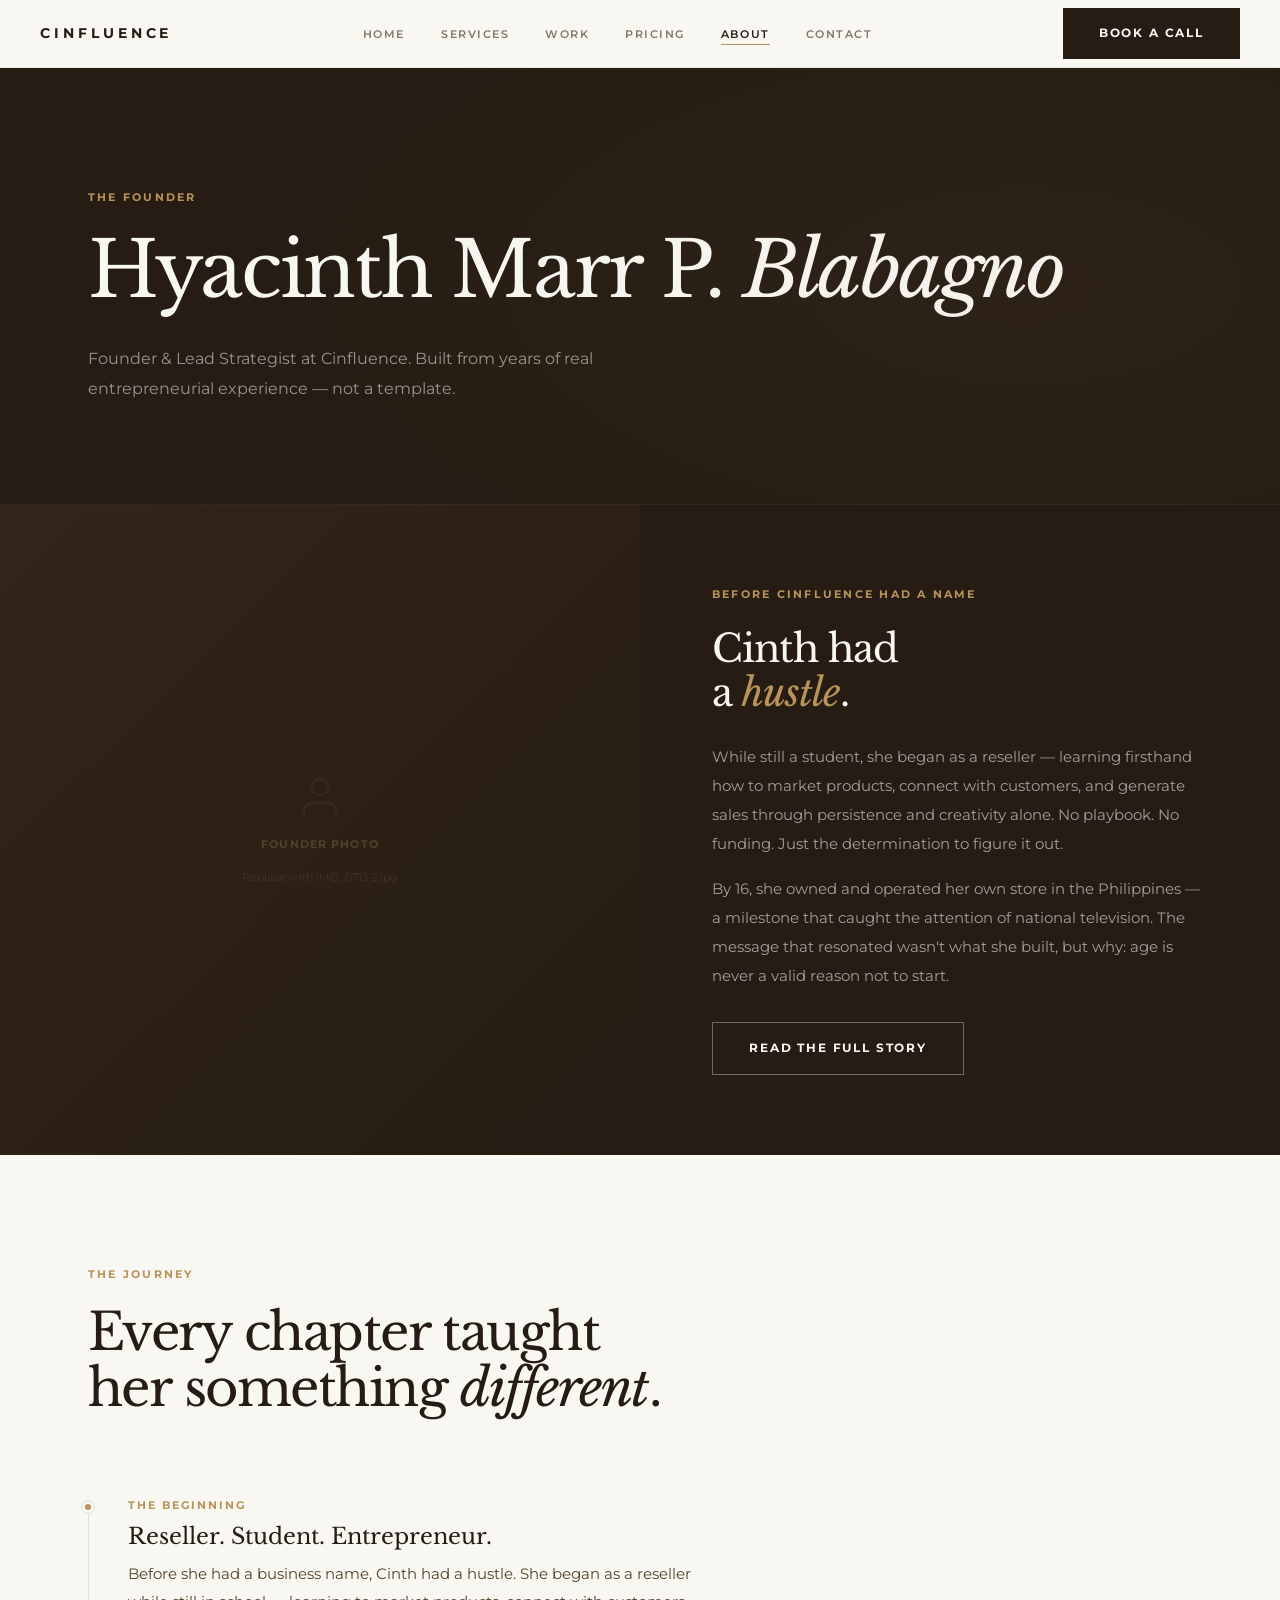
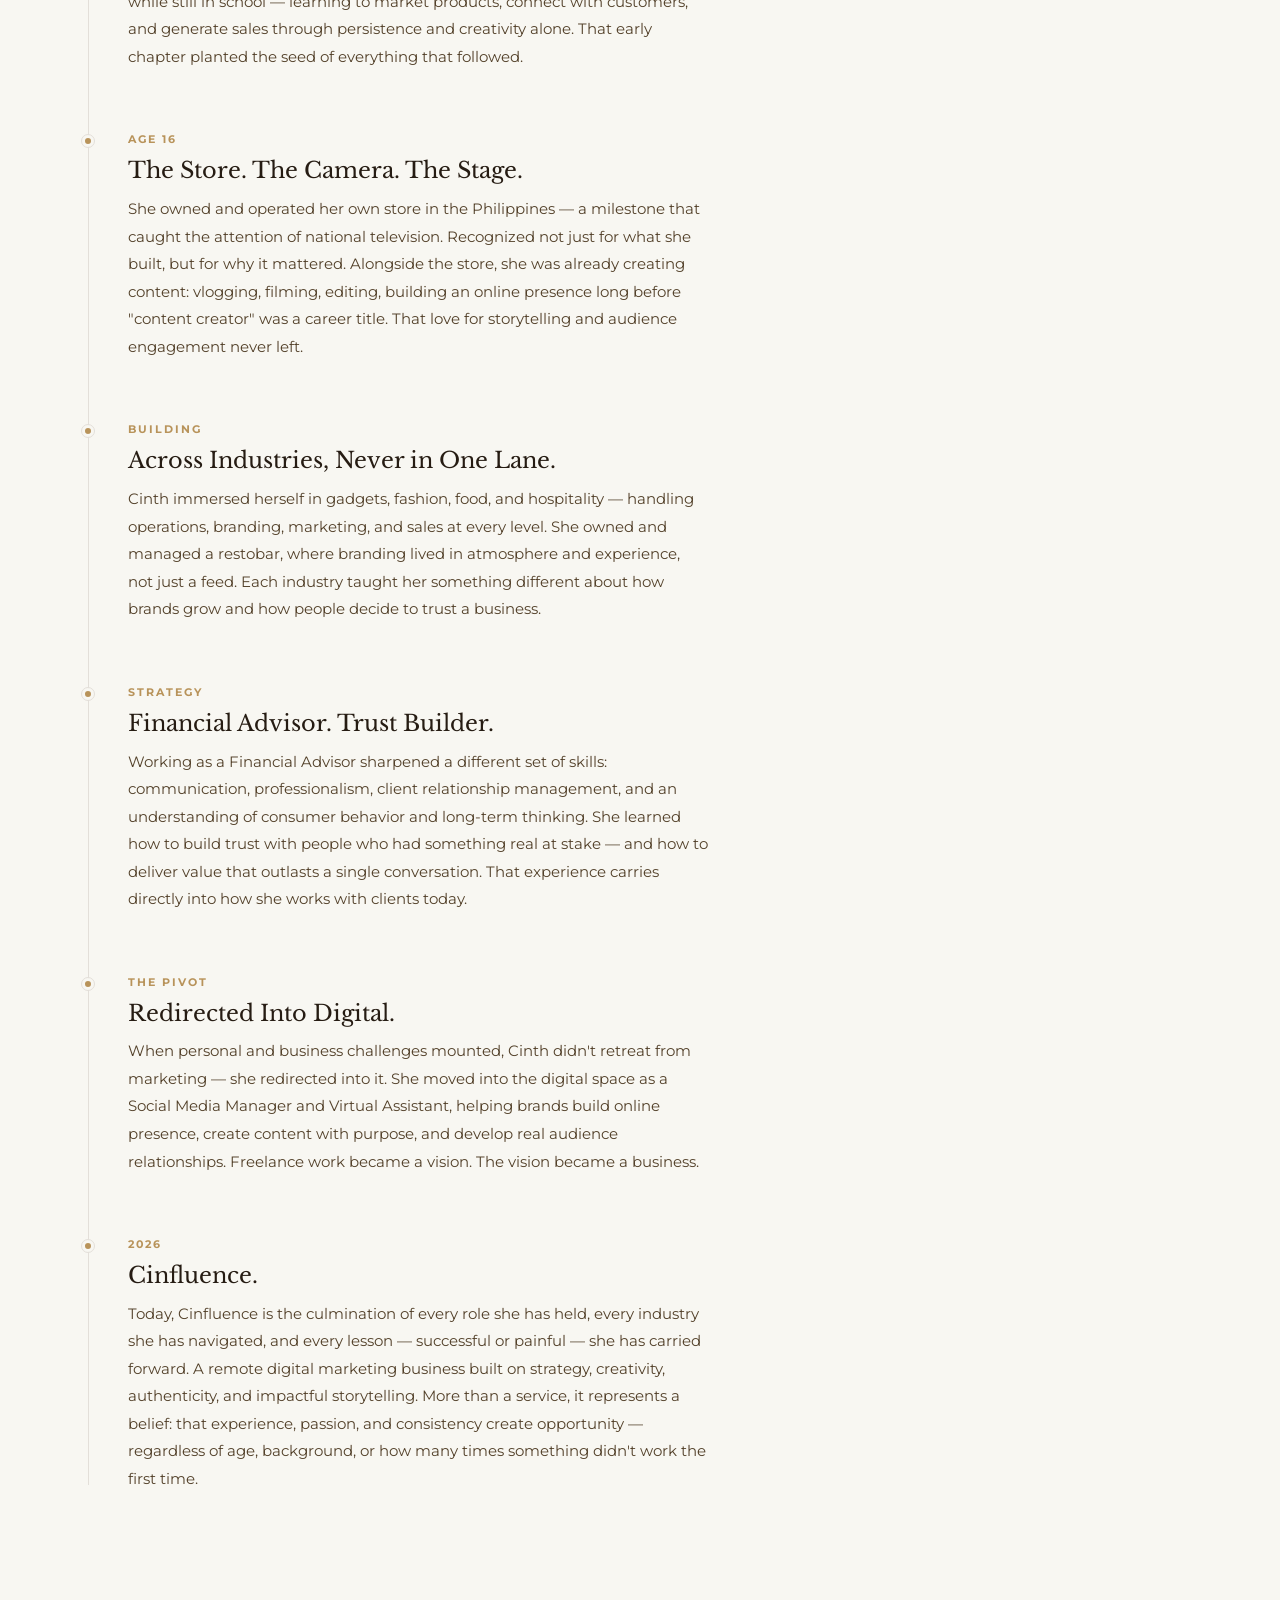
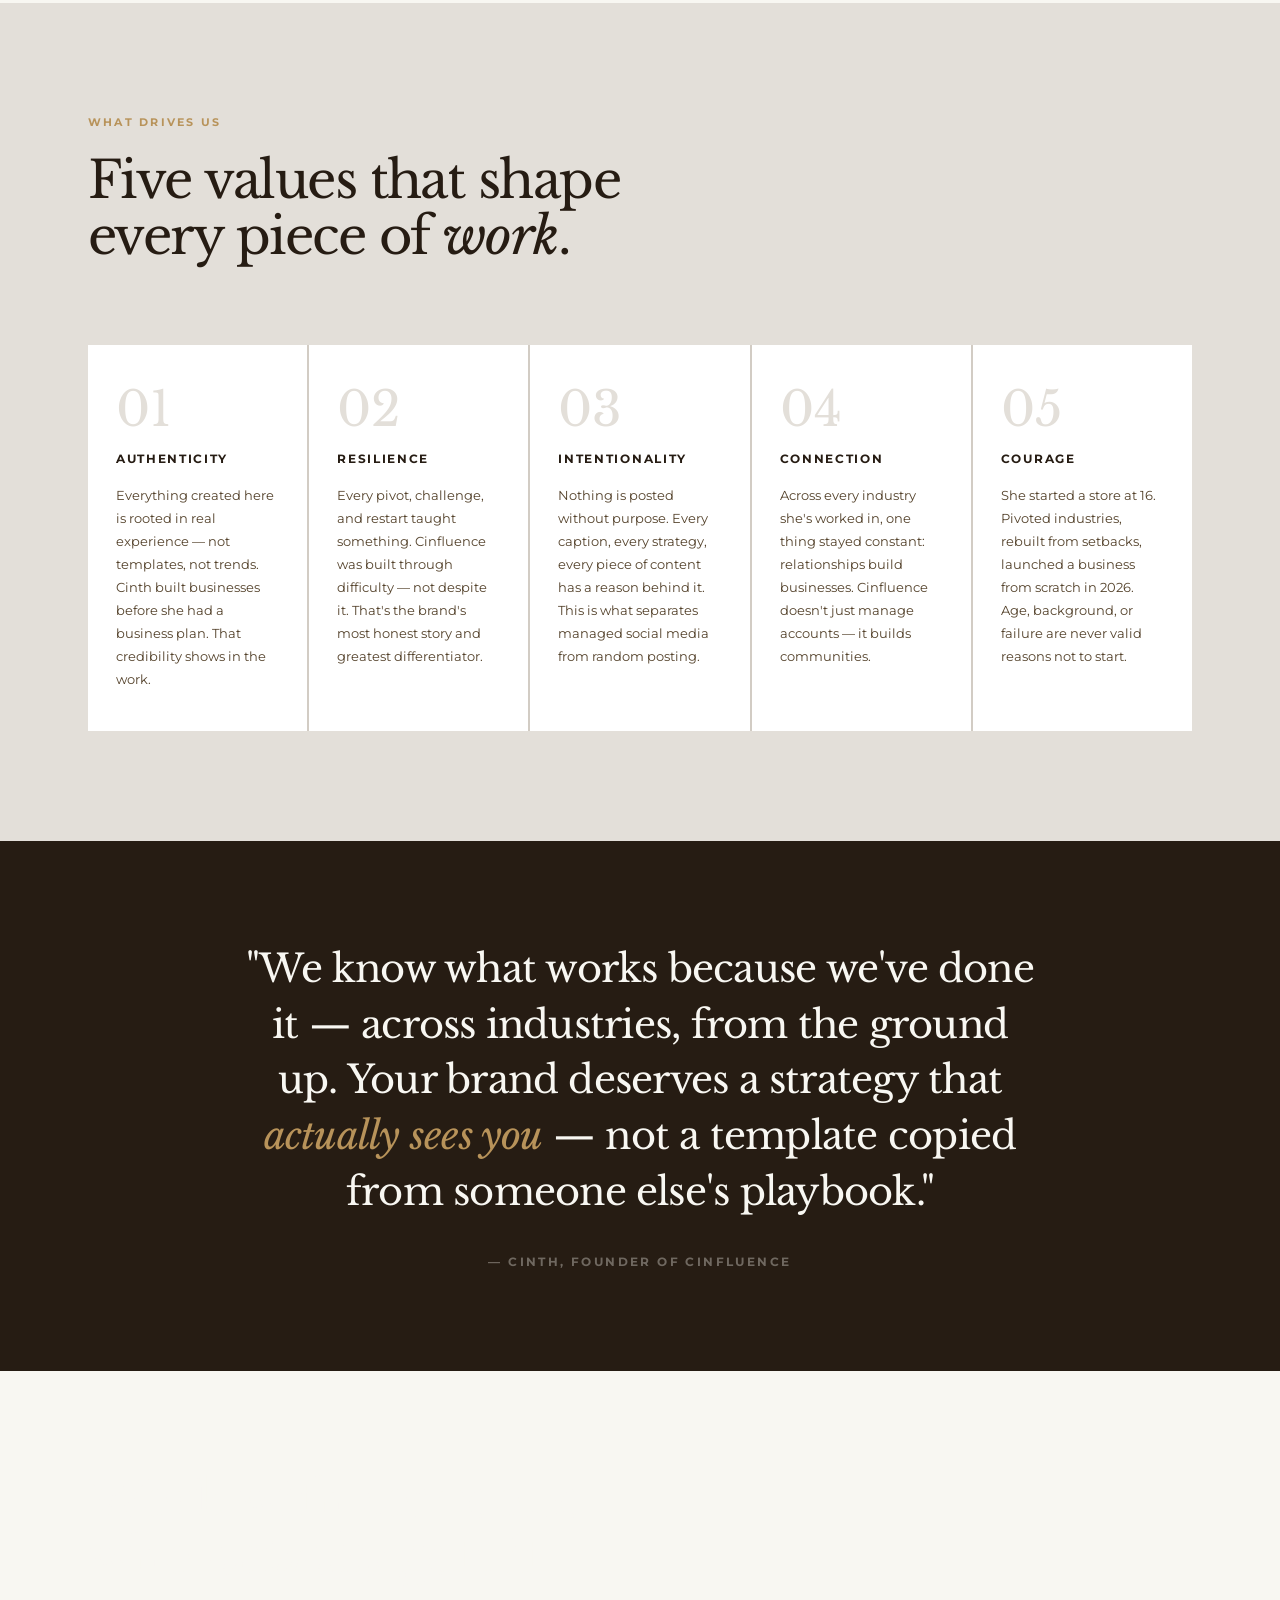
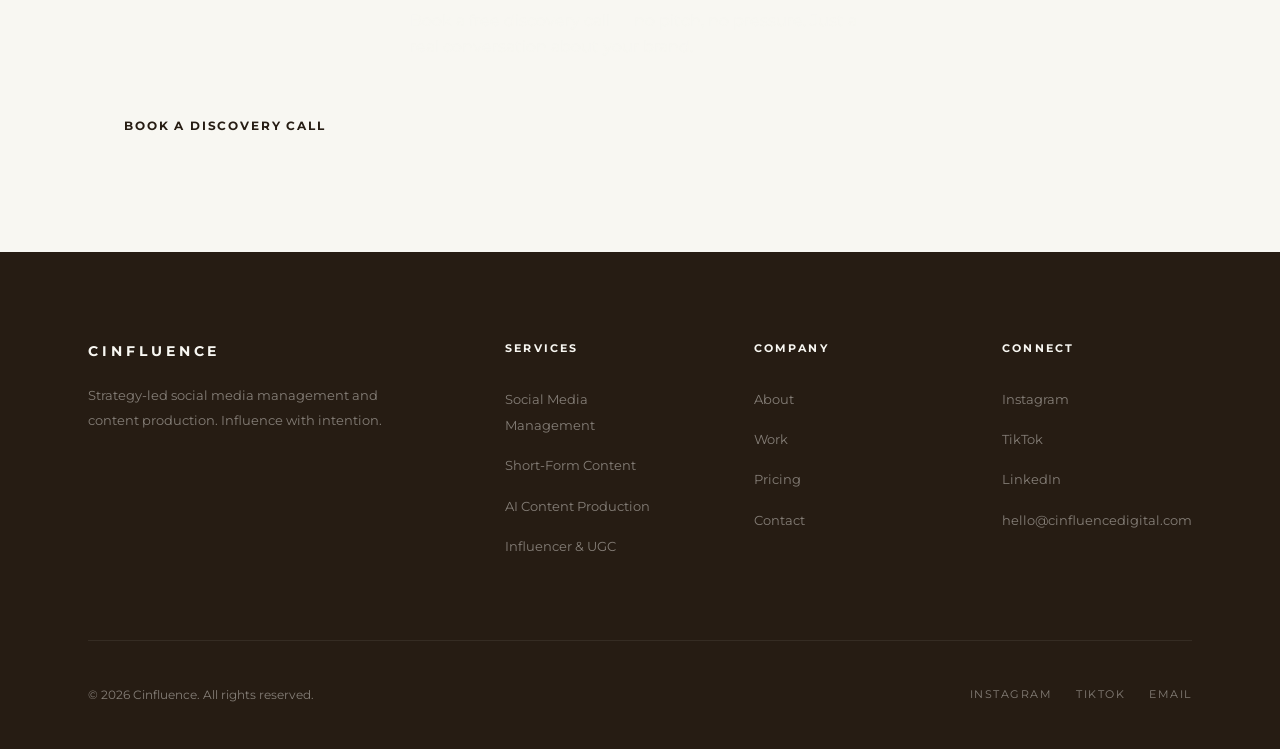
==== commit 4e607a77: "Add files via upload" ====
--- a/about.html
+++ b/about.html
@@ -1,38 +1,387 @@
 <!DOCTYPE html>
 <html lang="en">
 <head>
-  <meta charset="UTF-8">
-  <meta name="viewport" content="width=device-width, initial-scale=1.0">
-  <title>About | Cinfluence</title>
-  <meta name="description" content="Learn about Cinfluence, a premium creative marketing studio for strategic content systems, social media, AI visuals, and short-form production.">
-  <link rel="preconnect" href="https://fonts.googleapis.com">
-  <link rel="preconnect" href="https://fonts.gstatic.com" crossorigin>
-  <link href="https://fonts.googleapis.com/css2?family=Libre+Baskerville:wght@400;700&family=Montserrat:wght@400;500;600;700&display=swap" rel="stylesheet">
-  <link rel="stylesheet" href="style.css">
+<meta charset="UTF-8"/>
+<meta name="viewport" content="width=device-width, initial-scale=1.0"/>
+<title>About — CINFLUENCE</title>
+<meta name="description" content="Cinfluence was founded by Hyacinth Marr P. Blabagno — built from years of real entrepreneurial experience, not a template."/>
+<link rel="stylesheet" href="style.css"/>
+<style>
+/* ── FOUNDER SPLIT ─────────────────────────────────── */
+.founder-split {
+  display: grid;
+  grid-template-columns: 1fr 1fr;
+  min-height: 560px;
+}
+.founder-photo-col {
+  background: var(--coffee);
+  position: relative;
+  overflow: hidden;
+  min-height: 480px;
+}
+.founder-photo-col .img-ph {
+  position: absolute; inset: 0;
+  height: 100%;
+  border: none;
+  background: linear-gradient(135deg, var(--coffee) 0%, var(--espresso) 100%);
+}
+.founder-story-col {
+  background: var(--espresso);
+  padding: 80px 72px;
+  display: flex;
+  flex-direction: column;
+  justify-content: center;
+}
+.founder-story-col .label { color: var(--gold); display: block; margin-bottom: 24px; }
+.founder-story-col h2 {
+  font-family: var(--ff-serif);
+  font-size: clamp(1.8rem,3vw,2.8rem);
+  font-weight: 400;
+  color: var(--ivory);
+  line-height: 1.15;
+  letter-spacing: -.025em;
+  margin-bottom: 28px;
+}
+.founder-story-col h2 em { color: var(--gold); font-style: italic; }
+.founder-story-col p { color: rgba(248,247,242,.6); line-height: 1.9; font-size: .95rem; margin-bottom: 16px; }
+.founder-story-col .btn { margin-top: 16px; align-self: flex-start; }
+
+/* ── TIMELINE ──────────────────────────────────────── */
+.about-timeline { padding: 110px 0; background: var(--ivory); }
+.timeline { position: relative; padding-left: 40px; }
+.timeline::before {
+  content: '';
+  position: absolute;
+  left: 0; top: 8px; bottom: 8px;
+  width: 1px;
+  background: var(--stone);
+}
+.timeline-item { position: relative; margin-bottom: 60px; }
+.timeline-item:last-child { margin-bottom: 0; }
+.timeline-dot {
+  position: absolute;
+  left: -46px; top: 4px;
+  width: 12px; height: 12px;
+  background: var(--gold);
+  border-radius: 50%;
+  border: 3px solid var(--ivory);
+  outline: 1px solid var(--stone);
+}
+.timeline-year {
+  font-size: .68rem;
+  font-weight: 700;
+  letter-spacing: .18em;
+  text-transform: uppercase;
+  color: var(--gold);
+  margin-bottom: 8px;
+}
+.timeline-item h3 {
+  font-family: var(--ff-serif);
+  font-size: 1.4rem;
+  font-weight: 400;
+  margin-bottom: 12px;
+  line-height: 1.2;
+}
+.timeline-item p { color: var(--taupe); line-height: 1.85; font-size: .93rem; max-width: 580px; }
+
+/* ── VALUES ────────────────────────────────────────── */
+.about-values { background: var(--stone); padding: 110px 0; }
+.values-grid-5 {
+  display: grid;
+  grid-template-columns: repeat(5,1fr);
+  gap: 2px;
+  background: rgba(83,65,42,.12);
+  margin-top: 64px;
+}
+.value-tile {
+  background: var(--white);
+  padding: 40px 28px;
+  display: flex;
+  flex-direction: column;
+  gap: 16px;
+  transition: background .3s;
+}
+.value-tile:hover { background: var(--ivory); }
+.value-tile-num {
+  font-family: var(--ff-serif);
+  font-size: 3rem;
+  color: var(--stone);
+  line-height: 1;
+  font-weight: 400;
+  transition: color .3s;
+}
+.value-tile:hover .value-tile-num { color: var(--gold); }
+.value-tile h4 {
+  font-size: .75rem;
+  font-weight: 700;
+  letter-spacing: .14em;
+  text-transform: uppercase;
+  color: var(--espresso);
+}
+.value-tile p { font-size: .82rem; color: var(--taupe); line-height: 1.75; }
+
+/* ── PHILOSOPHY BAND ───────────────────────────────── */
+.about-philosophy {
+  background: var(--espresso);
+  padding: 100px 0;
+  text-align: center;
+}
+.philosophy-quote {
+  font-family: var(--ff-serif);
+  font-size: clamp(1.6rem, 3vw, 2.8rem);
+  color: var(--ivory);
+  max-width: 800px;
+  margin: 0 auto;
+  line-height: 1.45;
+  font-weight: 400;
+  letter-spacing: -.02em;
+}
+.philosophy-quote em { color: var(--gold); font-style: italic; }
+.philosophy-attr {
+  margin-top: 32px;
+  font-size: .75rem;
+  font-weight: 700;
+  letter-spacing: .2em;
+  text-transform: uppercase;
+  color: rgba(248,247,242,.35);
+}
+
+/* ── RESPONSIVE ────────────────────────────────────── */
+@media (max-width: 1024px) {
+  .founder-split { grid-template-columns: 1fr; }
+  .founder-photo-col { min-height: 380px; }
+  .founder-story-col { padding: 64px 40px; }
+  .values-grid-5 { grid-template-columns: 1fr 1fr; }
+}
+@media (max-width: 768px) {
+  .founder-story-col { padding: 52px 24px; }
+  .about-timeline { padding: 80px 0; }
+  .timeline { padding-left: 28px; }
+  .timeline-dot { left: -34px; }
+  .values-grid-5 { grid-template-columns: 1fr; }
+}
+</style>
 </head>
 <body>
-  <header class="site-header"><nav class="nav container" aria-label="Main navigation"><a class="logo" href="index.html">CINFLUENCE</a><ul class="nav-links"><li><a href="index.html">Home</a></li><li><a class="active" href="about.html">About</a></li><li><a href="services.html">Services</a></li><li><a href="work.html">Work</a></li><li><a href="pricing.html">Pricing</a></li><li><a href="contact.html">Contact</a></li></ul><a class="btn" href="contact.html">Book a Call</a><button class="nav-toggle" type="button" aria-label="Open navigation" aria-expanded="false"><span></span><span></span></button></nav></header>
-  <main>
-    <section class="page-hero"><div class="container fade-up"><span class="eyebrow">About Cinfluence</span><h1>A creative strategy partner for brands that want their digital presence to feel considered, current, and commercially useful.</h1><p class="lead">Cinfluence blends editorial taste with practical marketing systems, helping brands turn ideas into consistent content across social, short-form video, AI visuals, email, campaigns, and web touchpoints.</p></div></section>
-    <section class="section">
-      <div class="container split">
-        <div class="fade-up"><span class="eyebrow">Point of view</span><h2>Premium content is not just beautiful. It is structured.</h2></div>
-        <div class="fade-up"><p>Cinfluence is built for lifestyle, wellness, beauty, ecommerce, and professional brands that need more than random posting. The work starts with positioning, audience understanding, visual direction, and repeatable content pillars.</p><p class="lead">The goal is to help your brand show up with taste and consistency while giving every post, reel, email, and campaign asset a clear role.</p></div>
-      </div>
-    </section>
-    <section class="section alt">
-      <div class="container">
-        <div class="section-head fade-up"><div><span class="eyebrow">What guides the work</span><h2>Strategy first, creativity with purpose, execution that stays manageable.</h2></div></div>
-        <div class="grid grid-3">
-          <article class="card fade-up"><span class="number">01</span><h3>Intentional Presence</h3><p>Your brand should feel recognizable wherever someone meets it: social feeds, emails, landing pages, ads, and campaign assets.</p></article>
-          <article class="card fade-up"><span class="number">02</span><h3>Editorial Taste</h3><p>Clean layouts, refined visuals, and sharp messaging help your content feel premium without becoming cold or generic.</p></article>
-          <article class="card fade-up"><span class="number">03</span><h3>Useful Systems</h3><p>Calendars, pillars, briefs, and reporting keep your creative rhythm clear enough to maintain and improve.</p></article>
-        </div>
-      </div>
-    </section>
-    <section class="cta-band"><div class="container fade-up"><span class="eyebrow">Work together</span><h2>Bring more clarity, consistency, and polish to your brand presence.</h2><div class="button-row"><a class="btn" href="contact.html">Book a Discovery Call</a></div></div></section>
-  </main>
-  <footer class="footer"><div class="container footer-grid"><div><a class="logo" href="index.html">CINFLUENCE</a><p class="lead">Premium content strategy and creative production for brands ready to show up with intention.</p></div><div><span class="eyebrow">Quick links</span><ul><li><a href="services.html">Services</a></li><li><a href="work.html">Work</a></li><li><a href="pricing.html">Pricing</a></li><li><a href="contact.html">Contact</a></li></ul></div><div><span class="eyebrow">Contact</span><ul><li><a href="mailto:hello@cinfluence.co">hello@cinfluence.co</a></li><li><a href="https://instagram.com" target="_blank" rel="noreferrer">Instagram</a></li><li><a href="https://linkedin.com" target="_blank" rel="noreferrer">LinkedIn</a></li></ul></div></div><div class="container footer-bottom">© 2026 Cinfluence. All rights reserved.</div></footer>
-  <script src="main.js"></script>
+
+<!-- NAV -->
+<nav id="navbar">
+  <div class="nav-inner">
+    <a href="index.html" class="nav-logo">Cinfluence</a>
+    <ul class="nav-links">
+      <li><a href="index.html">Home</a></li>
+      <li><a href="services.html">Services</a></li>
+      <li><a href="work.html">Work</a></li>
+      <li><a href="pricing.html">Pricing</a></li>
+      <li><a href="about.html" class="active">About</a></li>
+      <li><a href="contact.html">Contact</a></li>
+    </ul>
+    <div class="nav-cta">
+      <a href="contact.html" class="btn btn-primary">Book A Call</a>
+      <button class="hamburger" onclick="openMenu()"><span></span><span></span><span></span></button>
+    </div>
+  </div>
+</nav>
+<div class="mobile-menu" id="mobileMenu">
+  <button class="mobile-close" onclick="closeMenu()">✕</button>
+  <a href="index.html" onclick="closeMenu()">Home</a>
+  <a href="services.html" onclick="closeMenu()">Services</a>
+  <a href="work.html" onclick="closeMenu()">Work</a>
+  <a href="pricing.html" onclick="closeMenu()">Pricing</a>
+  <a href="about.html" onclick="closeMenu()">About</a>
+  <a href="contact.html" onclick="closeMenu()">Contact</a>
+  <a href="contact.html" class="btn btn-primary" onclick="closeMenu()">Book A Call</a>
+</div>
+
+<!-- PAGE HERO -->
+<div class="nav-offset">
+  <div class="page-hero">
+    <div class="page-hero-bg"></div>
+    <div class="container">
+      <span class="label">The Founder</span>
+      <h1 class="heading-xl">Hyacinth Marr P. <em>Blabagno</em></h1>
+      <p>Founder & Lead Strategist at Cinfluence. Built from years of real entrepreneurial experience — not a template.</p>
+    </div>
+  </div>
+</div>
+
+<!-- FOUNDER SPLIT -->
+<div class="founder-split fade-up">
+  <div class="founder-photo-col">
+    <!-- SWAP: replace img-ph with <img src="img/founder.jpg" alt="Hyacinth Blabagno"> -->
+    <div class="img-ph">
+      <svg width="48" height="48" viewBox="0 0 24 24" fill="none" stroke="currentColor" stroke-width="1">
+        <path d="M20 21v-2a4 4 0 00-4-4H8a4 4 0 00-4 4v2"/><circle cx="12" cy="7" r="4"/>
+      </svg>
+      <div class="ph-title">Founder Photo</div>
+      <div class="ph-sub">Replace with IMG_0713-2.jpg</div>
+    </div>
+  </div>
+  <div class="founder-story-col">
+    <span class="label">Before Cinfluence had a name</span>
+    <h2>Cinth had<br>a <em>hustle</em>.</h2>
+    <p>While still a student, she began as a reseller — learning firsthand how to market products, connect with customers, and generate sales through persistence and creativity alone. No playbook. No funding. Just the determination to figure it out.</p>
+    <p>By 16, she owned and operated her own store in the Philippines — a milestone that caught the attention of national television. The message that resonated wasn't what she built, but why: age is never a valid reason not to start.</p>
+    <a href="#story" class="btn btn-outline-light">Read the Full Story</a>
+  </div>
+</div>
+
+<!-- TIMELINE STORY -->
+<section class="about-timeline" id="story">
+  <div class="container">
+    <div class="section-header fade-up">
+      <span class="label">The Journey</span>
+      <h2 class="heading-lg">Every chapter taught<br>her something <em>different</em>.</h2>
+    </div>
+    <div class="timeline fade-up">
+
+      <div class="timeline-item">
+        <div class="timeline-dot"></div>
+        <div class="timeline-year">The Beginning</div>
+        <h3>Reseller. Student. Entrepreneur.</h3>
+        <p>Before she had a business name, Cinth had a hustle. She began as a reseller while still in school — learning to market products, connect with customers, and generate sales through persistence and creativity alone. That early chapter planted the seed of everything that followed.</p>
+      </div>
+
+      <div class="timeline-item">
+        <div class="timeline-dot"></div>
+        <div class="timeline-year">Age 16</div>
+        <h3>The Store. The Camera. The Stage.</h3>
+        <p>She owned and operated her own store in the Philippines — a milestone that caught the attention of national television. Recognized not just for what she built, but for why it mattered. Alongside the store, she was already creating content: vlogging, filming, editing, building an online presence long before "content creator" was a career title. That love for storytelling and audience engagement never left.</p>
+      </div>
+
+      <div class="timeline-item">
+        <div class="timeline-dot"></div>
+        <div class="timeline-year">Building</div>
+        <h3>Across Industries, Never in One Lane.</h3>
+        <p>Cinth immersed herself in gadgets, fashion, food, and hospitality — handling operations, branding, marketing, and sales at every level. She owned and managed a restobar, where branding lived in atmosphere and experience, not just a feed. Each industry taught her something different about how brands grow and how people decide to trust a business.</p>
+      </div>
+
+      <div class="timeline-item">
+        <div class="timeline-dot"></div>
+        <div class="timeline-year">Strategy</div>
+        <h3>Financial Advisor. Trust Builder.</h3>
+        <p>Working as a Financial Advisor sharpened a different set of skills: communication, professionalism, client relationship management, and an understanding of consumer behavior and long-term thinking. She learned how to build trust with people who had something real at stake — and how to deliver value that outlasts a single conversation. That experience carries directly into how she works with clients today.</p>
+      </div>
+
+      <div class="timeline-item">
+        <div class="timeline-dot"></div>
+        <div class="timeline-year">The Pivot</div>
+        <h3>Redirected Into Digital.</h3>
+        <p>When personal and business challenges mounted, Cinth didn't retreat from marketing — she redirected into it. She moved into the digital space as a Social Media Manager and Virtual Assistant, helping brands build online presence, create content with purpose, and develop real audience relationships. Freelance work became a vision. The vision became a business.</p>
+      </div>
+
+      <div class="timeline-item">
+        <div class="timeline-dot"></div>
+        <div class="timeline-year">2026</div>
+        <h3>Cinfluence.</h3>
+        <p>Today, Cinfluence is the culmination of every role she has held, every industry she has navigated, and every lesson — successful or painful — she has carried forward. A remote digital marketing business built on strategy, creativity, authenticity, and impactful storytelling. More than a service, it represents a belief: that experience, passion, and consistency create opportunity — regardless of age, background, or how many times something didn't work the first time.</p>
+      </div>
+
+    </div>
+  </div>
+</section>
+
+<!-- VALUES -->
+<section class="about-values">
+  <div class="container">
+    <div class="section-header fade-up">
+      <span class="label">What Drives Us</span>
+      <h2 class="heading-lg">Five values that shape<br>every piece of <em>work</em>.</h2>
+    </div>
+    <div class="values-grid-5 fade-up">
+      <div class="value-tile">
+        <div class="value-tile-num">01</div>
+        <h4>Authenticity</h4>
+        <p>Everything created here is rooted in real experience — not templates, not trends. Cinth built businesses before she had a business plan. That credibility shows in the work.</p>
+      </div>
+      <div class="value-tile">
+        <div class="value-tile-num">02</div>
+        <h4>Resilience</h4>
+        <p>Every pivot, challenge, and restart taught something. Cinfluence was built through difficulty — not despite it. That's the brand's most honest story and greatest differentiator.</p>
+      </div>
+      <div class="value-tile">
+        <div class="value-tile-num">03</div>
+        <h4>Intentionality</h4>
+        <p>Nothing is posted without purpose. Every caption, every strategy, every piece of content has a reason behind it. This is what separates managed social media from random posting.</p>
+      </div>
+      <div class="value-tile">
+        <div class="value-tile-num">04</div>
+        <h4>Connection</h4>
+        <p>Across every industry she's worked in, one thing stayed constant: relationships build businesses. Cinfluence doesn't just manage accounts — it builds communities.</p>
+      </div>
+      <div class="value-tile">
+        <div class="value-tile-num">05</div>
+        <h4>Courage</h4>
+        <p>She started a store at 16. Pivoted industries, rebuilt from setbacks, launched a business from scratch in 2026. Age, background, or failure are never valid reasons not to start.</p>
+      </div>
+    </div>
+  </div>
+</section>
+
+<!-- PHILOSOPHY -->
+<section class="about-philosophy fade-up">
+  <div class="container">
+    <p class="philosophy-quote">"We know what works because we've done it — across industries, from the ground up. Your brand deserves a strategy that <em>actually sees you</em> — not a template copied from someone else's playbook."</p>
+    <p class="philosophy-attr">— Cinth, Founder of Cinfluence</p>
+  </div>
+</section>
+
+<!-- CTA -->
+<section class="statement-band" style="padding:100px 0">
+  <div class="container fade-up">
+    <h2 class="heading-lg" style="color:var(--ivory);margin-bottom:24px">Work with someone<br>who <em>actually</em> gets it.</h2>
+    <p style="color:rgba(248,247,242,.5);margin-bottom:40px;max-width:460px;margin-left:auto;margin-right:auto">Book a free discovery call — no pitch, no pressure. Just a real conversation about your brand.</p>
+    <a href="https://calendly.com/hyacinth-cinfluencedigital/discovery-call" target="_blank" class="btn btn-ivory">Book a Discovery Call</a>
+  </div>
+</section>
+
+<!-- FOOTER -->
+<footer>
+  <div class="container">
+    <div class="footer-top">
+      <div>
+        <span class="footer-logo">Cinfluence</span>
+        <p class="footer-tagline">Strategy-led social media management and content production. Influence with intention.</p>
+      </div>
+      <div class="footer-col">
+        <h5>Services</h5>
+        <ul class="footer-links">
+          <li><a href="services.html">Social Media Management</a></li>
+          <li><a href="services.html">Short-Form Content</a></li>
+          <li><a href="services.html">AI Content Production</a></li>
+          <li><a href="services.html">Influencer &amp; UGC</a></li>
+        </ul>
+      </div>
+      <div class="footer-col">
+        <h5>Company</h5>
+        <ul class="footer-links">
+          <li><a href="about.html">About</a></li>
+          <li><a href="work.html">Work</a></li>
+          <li><a href="pricing.html">Pricing</a></li>
+          <li><a href="contact.html">Contact</a></li>
+        </ul>
+      </div>
+      <div class="footer-col">
+        <h5>Connect</h5>
+        <ul class="footer-links">
+          <li><a href="https://instagram.com/cinfluence.digital" target="_blank">Instagram</a></li>
+          <li><a href="https://tiktok.com/@cinfluence.digital" target="_blank">TikTok</a></li>
+          <li><a href="https://linkedin.com/company/cinfluencedigital" target="_blank">LinkedIn</a></li>
+          <li><a href="mailto:hello@cinfluencedigital.com">hello@cinfluencedigital.com</a></li>
+        </ul>
+      </div>
+    </div>
+    <div class="footer-bottom">
+      <span>© 2026 Cinfluence. All rights reserved.</span>
+      <div class="footer-social">
+        <a href="https://instagram.com/cinfluence.digital" target="_blank">Instagram</a>
+        <a href="https://tiktok.com/@cinfluence.digital" target="_blank">TikTok</a>
+        <a href="mailto:hello@cinfluencedigital.com">Email</a>
+      </div>
+    </div>
+  </div>
+</footer>
+
+<script src="main.js"></script>
 </body>
 </html>
--- a/style.css
+++ b/style.css
@@ -1,426 +1,454 @@
+/* ═══════════════════════════════════════════════════
+   CINFLUENCE — Global Stylesheet v2
+   Fonts: Libre Baskerville (serif) + Montserrat (sans)
+═══════════════════════════════════════════════════ */
+
+@import url('https://fonts.googleapis.com/css2?family=Libre+Baskerville:ital,wght@0,400;0,700;1,400&family=Montserrat:wght@400;500;600;700&display=swap');
+
+/* ── RESET ─────────────────────────────────────────── */
+*, *::before, *::after { box-sizing: border-box; margin: 0; padding: 0; }
+html { scroll-behavior: smooth; }
+
+/* ── TOKENS ────────────────────────────────────────── */
 :root {
-  --cream: #f8f7f2;
-  --ink: #261c13;
-  --cta: #32251a;
-  --stone: #e3dfd9;
-  --mink: #53412a;
-  --white: #ffffff;
-  --line: rgba(38, 28, 19, .12);
-  --muted: rgba(38, 28, 19, .68);
-  --font-serif: "Libre Baskerville", Georgia, serif;
-  --font-sans: "Montserrat", Arial, sans-serif;
-  --container: 1180px;
-  --section: clamp(76px, 9vw, 132px);
-  --ease: cubic-bezier(.22, 1, .36, 1);
-}
-
-* { box-sizing: border-box; margin: 0; padding: 0; }
-html { scroll-behavior: smooth; }
+  --ivory:    #F8F7F2;
+  --white:    #FFFFFF;
+  --espresso: #261C13;
+  --coffee:   #32251A;
+  --stone:    #E3DFD9;
+  --stone-mid:#D4CEC7;
+  --taupe:    #53412A;
+  --bark:     #53412A;
+  --sage:     #3A4137;
+  --gold:     #B8935A;
+  --gold-dim: rgba(184,147,90,.12);
+  --ff-serif: 'Libre Baskerville', Georgia, serif;
+  --ff-sans:  'Montserrat', sans-serif;
+  --ease:     cubic-bezier(.25,.46,.45,.94);
+  --ease-out: cubic-bezier(.16,1,.3,1);
+  --nav-h:    68px;
+}
+
+/* ── BASE ──────────────────────────────────────────── */
 body {
-  background: var(--cream);
-  color: var(--ink);
-  font-family: var(--font-sans);
-  line-height: 1.7;
+  background: var(--ivory);
+  color: var(--espresso);
+  font-family: var(--ff-sans);
+  font-size: 16px;
+  line-height: 1.65;
   overflow-x: hidden;
 }
-img, video { display: block; max-width: 100%; }
-a { color: inherit; text-decoration: none; }
-button, input, textarea { font: inherit; }
-button { cursor: pointer; }
-
-.container { width: min(var(--container), calc(100% - 44px)); margin: 0 auto; }
-.section { padding: var(--section) 0; }
-.section.alt { background: var(--stone); }
-.section.dark { background: var(--ink); color: var(--cream); }
-.eyebrow {
-  display: block;
-  margin-bottom: 18px;
-  color: var(--mink);
+img { display: block; max-width: 100%; }
+a { text-decoration: none; color: inherit; }
+button { cursor: pointer; font-family: var(--ff-sans); }
+
+/* ── TYPOGRAPHY ────────────────────────────────────── */
+.heading-xl {
+  font-family: var(--ff-serif);
+  font-size: clamp(2.8rem, 6vw, 5.5rem);
+  font-weight: 400;
+  line-height: 1.06;
+  letter-spacing: -.03em;
+}
+.heading-lg {
+  font-family: var(--ff-serif);
+  font-size: clamp(2rem, 4vw, 3.5rem);
+  font-weight: 400;
+  line-height: 1.1;
+  letter-spacing: -.03em;
+}
+.heading-md {
+  font-family: var(--ff-serif);
+  font-size: clamp(1.4rem, 2.5vw, 2.2rem);
+  font-weight: 400;
+  line-height: 1.2;
+  letter-spacing: -.02em;
+}
+.heading-sm {
+  font-family: var(--ff-serif);
+  font-size: clamp(1.2rem, 2vw, 1.6rem);
+  font-weight: 400;
+  line-height: 1.3;
+}
+em { font-style: italic; }
+.label {
+  font-family: var(--ff-sans);
+  font-size: .7rem;
+  font-weight: 700;
+  letter-spacing: .2em;
+  text-transform: uppercase;
+}
+.body-lg { font-size: 1.05rem; line-height: 1.8; color: var(--taupe); }
+.body-sm { font-size: .875rem; line-height: 1.75; color: var(--taupe); }
+
+/* ── LAYOUT ────────────────────────────────────────── */
+.container { max-width: 1200px; margin: 0 auto; padding: 0 48px; }
+.section    { padding: 130px 0; }
+.section--dark  { background: var(--espresso); color: var(--ivory); }
+.section--stone { background: var(--stone); }
+.section--white { background: var(--white); }
+
+/* ── BUTTONS ───────────────────────────────────────── */
+.btn {
+  display: inline-block;
+  font-family: var(--ff-sans);
   font-size: .72rem;
   font-weight: 700;
-  letter-spacing: .18em;
-  text-transform: uppercase;
-}
-.dark .eyebrow, .page-hero .eyebrow { color: rgba(248, 247, 242, .62); }
-h1, h2, h3 {
-  font-family: var(--font-serif);
-  font-weight: 400;
-  line-height: 1.08;
-  letter-spacing: 0;
-}
-h1 { max-width: 1040px; font-size: clamp(2.75rem, 7vw, 6.9rem); }
-h2 { max-width: 850px; font-size: clamp(2rem, 4.8vw, 4.75rem); }
-h3 { font-size: clamp(1.22rem, 2vw, 1.75rem); }
-p { color: var(--muted); }
-.dark p, .page-hero p { color: rgba(248, 247, 242, .7); }
-.lead { max-width: 760px; margin-top: 24px; font-size: clamp(1rem, 1.45vw, 1.18rem); }
-.section-head {
-  display: flex;
-  justify-content: space-between;
-  gap: 44px;
-  align-items: end;
-  margin-bottom: clamp(38px, 6vw, 72px);
-}
-.section-head p { max-width: 500px; }
-
-.site-header {
-  position: sticky;
-  top: 0;
-  z-index: 50;
-  background: rgba(248, 247, 242, .9);
-  border-bottom: 1px solid var(--line);
-  backdrop-filter: blur(18px);
-}
-.nav {
-  height: 78px;
+  letter-spacing: .16em;
+  text-transform: uppercase;
+  padding: 16px 36px;
+  border: none;
+  transition: all .28s var(--ease);
+  position: relative;
+}
+.btn-primary  { background: var(--espresso); color: var(--ivory); }
+.btn-primary:hover  { background: var(--coffee); transform: translateY(-2px); box-shadow: 0 14px 40px rgba(38,28,19,.18); }
+.btn-outline  { background: transparent; color: var(--espresso); border: 1.5px solid var(--espresso); }
+.btn-outline:hover  { background: var(--espresso); color: var(--ivory); }
+.btn-outline-light { background: transparent; color: var(--ivory); border: 1.5px solid rgba(248,247,242,.35); }
+.btn-outline-light:hover { background: var(--ivory); color: var(--espresso); }
+.btn-ivory    { background: var(--ivory); color: var(--espresso); }
+.btn-ivory:hover    { background: var(--white); transform: translateY(-2px); box-shadow: 0 12px 32px rgba(38,28,19,.14); }
+.btn-gold     { background: var(--gold); color: var(--white); }
+.btn-gold:hover     { opacity: .88; transform: translateY(-2px); }
+.btn-group    { display: flex; gap: 16px; flex-wrap: wrap; }
+
+/* ── NAVIGATION ────────────────────────────────────── */
+nav {
+  position: fixed;
+  top: 0; left: 0; right: 0;
+  z-index: 999;
+  height: var(--nav-h);
+  background: rgba(248,247,242,.97);
+  backdrop-filter: blur(16px);
+  -webkit-backdrop-filter: blur(16px);
+  border-bottom: 1px solid rgba(83,65,42,.08);
+  transition: box-shadow .3s;
+}
+nav.scrolled { box-shadow: 0 2px 24px rgba(38,28,19,.07); }
+.nav-inner {
+  max-width: 1280px;
+  margin: 0 auto;
+  padding: 0 40px;
+  height: 100%;
   display: flex;
   align-items: center;
   justify-content: space-between;
-  gap: 24px;
-}
-.logo {
-  font-family: var(--font-sans);
-  font-size: .92rem;
+  gap: 32px;
+}
+.nav-logo {
+  font-family: var(--ff-sans);
+  font-size: .88rem;
   font-weight: 700;
-  letter-spacing: .24em;
+  letter-spacing: .28em;
+  text-transform: uppercase;
+  color: var(--espresso);
+  flex-shrink: 0;
 }
 .nav-links {
   display: flex;
-  align-items: center;
-  gap: 28px;
+  gap: 36px;
   list-style: none;
 }
 .nav-links a {
-  color: var(--mink);
-  font-size: .72rem;
-  font-weight: 700;
-  letter-spacing: .13em;
-  text-transform: uppercase;
-}
-.nav-links a:hover, .nav-links a.active { color: var(--ink); }
-.nav-toggle {
+  font-size: .68rem;
+  font-weight: 600;
+  letter-spacing: .14em;
+  text-transform: uppercase;
+  color: rgba(83,65,42,.7);
+  transition: color .2s;
+  position: relative;
+}
+.nav-links a::after {
+  content: '';
+  position: absolute;
+  bottom: -4px; left: 0;
+  width: 0; height: 1px;
+  background: var(--gold);
+  transition: width .32s var(--ease);
+}
+.nav-links a:hover,
+.nav-links a.active { color: var(--espresso); }
+.nav-links a:hover::after,
+.nav-links a.active::after { width: 100%; }
+.nav-cta { flex-shrink: 0; }
+.hamburger { display: none; flex-direction: column; gap: 5px; background: none; border: none; padding: 6px; }
+.hamburger span { width: 22px; height: 1.5px; background: var(--espresso); display: block; transition: .3s; }
+
+/* Mobile menu */
+.mobile-menu {
   display: none;
-  width: 44px;
-  height: 44px;
-  border: 1px solid var(--line);
-  background: transparent;
-}
-.nav-toggle span {
-  display: block;
-  width: 18px;
-  height: 1px;
-  margin: 5px auto;
-  background: var(--ink);
-}
-
-.btn {
-  display: inline-flex;
-  min-height: 48px;
+  position: fixed;
+  inset: 0;
+  background: var(--espresso);
+  z-index: 998;
+  flex-direction: column;
   align-items: center;
   justify-content: center;
-  padding: 14px 24px;
-  border: 1px solid var(--cta);
-  background: var(--cta);
-  color: var(--white);
-  font-size: .72rem;
-  font-weight: 700;
-  letter-spacing: .13em;
-  line-height: 1.2;
-  text-align: center;
-  text-transform: uppercase;
-  transition: transform .2s var(--ease), background .2s, color .2s, border-color .2s;
-}
-.btn:hover { transform: translateY(-2px); }
-.btn.secondary { background: transparent; color: var(--ink); }
-.dark .btn.secondary, .page-hero .btn.secondary { border-color: rgba(248,247,242,.34); color: var(--cream); }
-.button-row { display: flex; flex-wrap: wrap; gap: 14px; margin-top: 34px; }
-
-.hero {
-  min-height: calc(100vh - 78px);
-  display: grid;
-  grid-template-columns: minmax(0, 1.08fr) minmax(320px, .72fr);
-  border-bottom: 1px solid var(--line);
-}
-.hero-copy {
+  gap: 40px;
+}
+.mobile-menu.open { display: flex; }
+.mobile-menu a {
+  font-family: var(--ff-serif);
+  font-size: 2rem;
+  color: var(--ivory);
+  font-weight: 400;
+  transition: color .2s;
+}
+.mobile-menu a:hover { color: var(--gold); }
+.mobile-close {
+  position: absolute;
+  top: 24px; right: 36px;
+  width: 40px; height: 40px;
+  display: flex; align-items: center; justify-content: center;
+  font-size: 1.2rem;
+  background: rgba(248,247,242,.08); border: none;
+  color: var(--ivory);
+  border-radius: 50%;
+  transition: background .2s;
+}
+.mobile-close:hover { background: rgba(248,247,242,.15); }
+.nav-offset { padding-top: var(--nav-h); }
+
+/* ── PAGE HERO (inner pages) ───────────────────────── */
+.page-hero {
+  background: var(--espresso);
+  padding: 120px 0 100px;
+  position: relative;
+  overflow: hidden;
+}
+.page-hero::after {
+  content: '';
+  position: absolute;
+  bottom: 0; left: 0; right: 0;
+  height: 1px;
+  background: rgba(248,247,242,.06);
+}
+.page-hero-bg {
+  position: absolute; inset: 0;
+  background: radial-gradient(ellipse 60% 80% at 80% 50%, rgba(184,147,90,.05), transparent);
+  pointer-events: none;
+}
+.page-hero .label { color: var(--gold); display: block; margin-bottom: 24px; }
+.page-hero .heading-xl { color: var(--ivory); }
+.page-hero p { color: rgba(248,247,242,.55); max-width: 520px; margin-top: 32px; font-size: 1rem; line-height: 1.9; }
+
+/* ── SECTION HEADER ────────────────────────────────── */
+.section-header { margin-bottom: 80px; }
+.section-header .label { color: var(--gold); display: block; margin-bottom: 20px; }
+.section-header.center { text-align: center; }
+.section-header.center p { max-width: 520px; margin: 16px auto 0; }
+
+/* ── IMAGE PLACEHOLDER ─────────────────────────────── */
+.img-ph {
+  width: 100%; height: 100%;
   display: flex;
   flex-direction: column;
+  align-items: center;
   justify-content: center;
-  padding: clamp(64px, 8vw, 116px) clamp(22px, 5vw, 72px);
-}
-.hero-media {
-  min-height: 620px;
-  padding: 24px 24px 24px 0;
-}
-.media-frame {
-  position: relative;
-  height: 100%;
-  min-height: 440px;
+  gap: 14px;
+  background: var(--stone);
+  border: 1.5px dashed rgba(83,65,42,.2);
+  color: var(--taupe);
+  text-align: center;
+  padding: 32px;
+  min-height: 200px;
+}
+.img-ph svg { opacity: .3; }
+.img-ph .ph-title { font-size: .7rem; font-weight: 700; letter-spacing: .1em; text-transform: uppercase; }
+.img-ph .ph-sub   { font-size: .7rem; opacity: .55; line-height: 1.7; }
+
+/* ── GOLD RULE ─────────────────────────────────────── */
+.gold-rule { display: inline-block; width: 40px; height: 1px; background: var(--gold); vertical-align: middle; margin-right: 14px; }
+
+/* ── PHONE MOCKUP ──────────────────────────────────── */
+.phone { position: relative; flex-shrink: 0; }
+.phone-frame {
+  background: #1a110b;
+  border-radius: 36px;
+  padding: 9px;
+  box-shadow: 0 40px 80px rgba(0,0,0,.4), inset 0 0 0 1px rgba(255,255,255,.06);
+}
+.phone-notch {
+  position: absolute;
+  top: 9px; left: 50%; transform: translateX(-50%);
+  width: 60px; height: 20px;
+  background: #1a110b;
+  border-radius: 0 0 13px 13px;
+  z-index: 10;
+}
+.phone-btn {
+  position: absolute;
+  right: -3px; top: 80px;
+  width: 3px; height: 55px;
+  background: #110b07;
+  border-radius: 0 2px 2px 0;
+}
+.phone-screen {
+  border-radius: 28px;
   overflow: hidden;
+  aspect-ratio: 9/19.5;
+  position: relative;
   background: var(--stone);
 }
-.media-frame video, .media-frame img {
-  width: 100%;
-  height: 100%;
-  object-fit: cover;
-}
-.placeholder {
-  min-height: 310px;
-  height: 100%;
+
+/* ── SCROLL STRIP ──────────────────────────────────── */
+.scroll-strip-wrap {
+  overflow: hidden;
+  position: relative;
+}
+.scroll-strip-wrap::before,
+.scroll-strip-wrap::after {
+  content: '';
+  position: absolute;
+  top: 0; bottom: 0;
+  width: 140px;
+  z-index: 2;
+  pointer-events: none;
+}
+.scroll-strip-wrap::before { left: 0; background: linear-gradient(to right, var(--espresso), transparent); }
+.scroll-strip-wrap::after  { right: 0; background: linear-gradient(to left,  var(--espresso), transparent); }
+.scroll-track {
+  display: flex;
+  gap: 28px;
+  width: max-content;
+  animation: scrollLeft 30s linear infinite;
+  padding: 32px 0 52px;
+}
+.scroll-track:hover { animation-play-state: paused; }
+@keyframes scrollLeft {
+  0%   { transform: translateX(0); }
+  100% { transform: translateX(-50%); }
+}
+.strip-phone {
+  width: 155px;
+  flex-shrink: 0;
+  transition: transform .4s var(--ease);
+}
+.strip-phone:nth-child(odd)  { margin-top: 20px; }
+.strip-phone:nth-child(even) { margin-top: 0; }
+.strip-phone:hover { transform: scale(1.06) translateY(-8px); }
+
+/* ── FLOAT PHONES ──────────────────────────────────── */
+.float-phone { animation-timing-function: ease-in-out; animation-iteration-count: infinite; }
+.float-phone.f1 { animation-name: f1; animation-duration: 5s; }
+.float-phone.f2 { animation-name: f2; animation-duration: 6.2s; }
+.float-phone.f3 { animation-name: f3; animation-duration: 4.8s; }
+.float-phone.f4 { animation-name: f4; animation-duration: 5.6s; }
+.float-phone.f5 { animation-name: f5; animation-duration: 6.8s; }
+@keyframes f1 { 0%,100%{transform:translateY(0)    rotate(-1.5deg)} 50%{transform:translateY(-22px) rotate(-1.5deg)} }
+@keyframes f2 { 0%,100%{transform:translateY(-8px)  rotate(0deg)}   50%{transform:translateY(-30px) rotate(0deg)} }
+@keyframes f3 { 0%,100%{transform:translateY(4px)   rotate(1.5deg)} 50%{transform:translateY(-18px) rotate(1.5deg)} }
+@keyframes f4 { 0%,100%{transform:translateY(-4px)  rotate(-1deg)}  50%{transform:translateY(-26px) rotate(-1deg)} }
+@keyframes f5 { 0%,100%{transform:translateY(8px)   rotate(2deg)}   50%{transform:translateY(-14px) rotate(2deg)} }
+
+/* ── CARD STYLES ───────────────────────────────────── */
+.card {
+  background: var(--white);
+  padding: 56px 44px;
+  position: relative;
+  transition: transform .3s var(--ease), box-shadow .3s;
+}
+.card:hover { transform: translateY(-4px); box-shadow: 0 20px 60px rgba(38,28,19,.07); }
+.card-dark { background: var(--espresso); color: var(--ivory); }
+
+/* ── FADE UP ANIMATION ─────────────────────────────── */
+.fade-up {
+  opacity: 0;
+  transform: translateY(32px);
+  transition: opacity .75s var(--ease-out), transform .75s var(--ease-out);
+}
+.fade-up.visible { opacity: 1; transform: translateY(0); }
+
+/* ── FOOTER ────────────────────────────────────────── */
+footer {
+  background: var(--espresso);
+  color: rgba(248,247,242,.45);
+  padding: 88px 0 44px;
+}
+.footer-top {
   display: grid;
-  place-items: center;
-  padding: 28px;
-  background:
-    linear-gradient(135deg, rgba(38,28,19,.08), transparent 34%),
-    linear-gradient(145deg, var(--stone), #f0ede7);
-  color: var(--mink);
-  text-align: center;
-}
-.placeholder span {
+  grid-template-columns: 2fr 1fr 1fr 1fr;
+  gap: 80px;
+  margin-bottom: 80px;
+}
+.footer-logo {
+  font-family: var(--ff-sans);
+  font-size: .88rem;
+  font-weight: 700;
+  letter-spacing: .28em;
+  text-transform: uppercase;
+  color: var(--ivory);
   display: block;
-  color: var(--ink);
-  font-size: .74rem;
+  margin-bottom: 20px;
+}
+.footer-tagline { font-size: .84rem; line-height: 1.85; }
+.footer-col h5 {
+  font-size: .68rem;
   font-weight: 700;
-  letter-spacing: .15em;
-  text-transform: uppercase;
-}
-.placeholder small { display: block; max-width: 300px; margin-top: 12px; font-size: .78rem; line-height: 1.6; }
-.editorial-note {
-  margin-top: 28px;
-  color: var(--mink);
-  font-size: .77rem;
-  font-weight: 700;
-  letter-spacing: .12em;
-  text-transform: uppercase;
-}
-
-.grid { display: grid; gap: 22px; }
-.grid-4 { grid-template-columns: repeat(4, 1fr); }
-.grid-3 { grid-template-columns: repeat(3, 1fr); }
-.grid-2 { grid-template-columns: repeat(2, 1fr); }
-.card {
-  min-height: 260px;
-  padding: 34px;
-  border: 1px solid var(--line);
-  background: rgba(255, 255, 255, .36);
-  transition: transform .25s var(--ease), background .25s, border-color .25s;
-}
-.card:hover { transform: translateY(-4px); background: var(--white); border-color: rgba(38,28,19,.22); }
-.card .number {
-  display: block;
-  margin-bottom: 42px;
-  color: var(--mink);
-  font-family: var(--font-serif);
-  font-size: 2.4rem;
-}
-.card p, .price-card p { margin-top: 16px; }
-.work-card .placeholder { aspect-ratio: 4 / 5; min-height: 360px; }
-.work-card h3 { margin-top: 22px; }
-.process {
-  counter-reset: steps;
-  display: grid;
-  grid-template-columns: repeat(5, 1fr);
-  border-top: 1px solid rgba(248,247,242,.16);
-}
-.process-item {
-  counter-increment: steps;
-  padding: 34px 26px;
-  border-right: 1px solid rgba(248,247,242,.16);
-}
-.process-item:last-child { border-right: 0; }
-.process-item:before {
-  content: "0" counter(steps);
-  display: block;
-  margin-bottom: 48px;
-  color: rgba(248,247,242,.34);
-  font-family: var(--font-serif);
-  font-size: 2.5rem;
-}
-.process-item p { margin-top: 12px; font-size: .92rem; }
-
-.price-card {
-  display: flex;
-  min-height: 420px;
-  flex-direction: column;
-  padding: 34px;
-  border: 1px solid var(--line);
-  background: var(--white);
-}
-.price { margin: 24px 0 4px; font-family: var(--font-serif); font-size: clamp(2rem, 4vw, 3.4rem); line-height: 1; }
-.price span { font-family: var(--font-sans); font-size: .85rem; font-weight: 600; color: var(--mink); }
-.price-card ul, .detail-list {
-  margin-top: 28px;
-  padding-left: 18px;
-  color: var(--muted);
-}
-.price-card li, .detail-list li { margin-bottom: 10px; }
-.price-card .btn { margin-top: auto; }
-.custom-note { margin-top: 22px; color: var(--mink); font-size: .9rem; }
-
-.testimonial {
-  min-height: 300px;
-  padding: 34px;
-  border-left: 1px solid var(--line);
-}
-.testimonial blockquote {
-  font-family: var(--font-serif);
-  font-size: clamp(1.25rem, 2vw, 1.8rem);
-  line-height: 1.45;
-}
-.testimonial cite {
-  display: block;
-  margin-top: 24px;
-  color: var(--mink);
-  font-size: .75rem;
-  font-style: normal;
-  font-weight: 700;
-  letter-spacing: .14em;
-  text-transform: uppercase;
-}
-
-.faq-list { max-width: 920px; margin: 0 auto; border-top: 1px solid var(--line); }
-.faq-item { border-bottom: 1px solid var(--line); }
-.faq-question {
-  width: 100%;
+  letter-spacing: .2em;
+  text-transform: uppercase;
+  color: var(--ivory);
+  margin-bottom: 28px;
+}
+.footer-links { list-style: none; display: flex; flex-direction: column; gap: 14px; }
+.footer-links a { font-size: .84rem; transition: color .2s; }
+.footer-links a:hover { color: var(--ivory); }
+.footer-bottom {
+  border-top: 1px solid rgba(248,247,242,.07);
+  padding-top: 44px;
   display: flex;
   justify-content: space-between;
-  gap: 24px;
-  padding: 26px 0;
-  border: 0;
-  background: transparent;
-  color: var(--ink);
+  align-items: center;
+  font-size: .76rem;
+  flex-wrap: wrap;
+  gap: 16px;
+}
+.footer-social { display: flex; gap: 24px; }
+.footer-social a { font-size: .68rem; letter-spacing: .14em; text-transform: uppercase; transition: color .2s; }
+.footer-social a:hover { color: var(--ivory); }
+
+/* ── FAQ ────────────────────────────────────────────── */
+.faq-list { max-width: 700px; margin: 0 auto; }
+.faq-item { border-bottom: 1px solid var(--stone); }
+.faq-q {
+  width: 100%; background: none; border: none;
   text-align: left;
-  font-weight: 700;
-}
-.faq-question span:last-child { font-size: 1.3rem; }
-.faq-answer {
-  max-height: 0;
-  overflow: hidden;
-  transition: max-height .28s var(--ease);
-}
-.faq-answer p { padding: 0 0 26px; max-width: 720px; }
-.faq-item.open .faq-answer { max-height: 220px; }
-.faq-item.open .faq-question span:last-child { transform: rotate(45deg); }
-
-.page-hero {
-  padding: clamp(82px, 11vw, 150px) 0;
-  background: var(--ink);
-  color: var(--cream);
-}
-.split {
-  display: grid;
-  grid-template-columns: .9fr 1.1fr;
-  gap: clamp(34px, 7vw, 90px);
-  align-items: center;
-}
-.service-row {
-  display: grid;
-  grid-template-columns: .62fr 1fr;
-  gap: 34px;
-  padding: 42px 0;
-  border-top: 1px solid var(--line);
-}
-.service-row:last-child { border-bottom: 1px solid var(--line); }
-.contact-layout {
-  display: grid;
-  grid-template-columns: .85fr 1.15fr;
-  gap: 52px;
-  align-items: start;
-}
-.contact-panel {
-  padding: 34px;
-  background: var(--stone);
-}
-.contact-form {
-  display: grid;
-  gap: 18px;
-}
-.field label {
-  display: block;
-  margin-bottom: 8px;
-  color: var(--mink);
-  font-size: .72rem;
-  font-weight: 700;
-  letter-spacing: .12em;
-  text-transform: uppercase;
-}
-.field input, .field textarea {
-  width: 100%;
-  border: 1px solid var(--line);
-  background: var(--white);
-  padding: 16px;
-  color: var(--ink);
-}
-.field textarea { min-height: 160px; resize: vertical; }
-
-.cta-band {
-  padding: clamp(70px, 9vw, 118px) 0;
-  background: var(--cta);
-  color: var(--cream);
-  text-align: center;
-}
-.cta-band h2, .cta-band p { margin-left: auto; margin-right: auto; }
-.cta-band .button-row { justify-content: center; }
-
-.footer {
-  padding: 56px 0 34px;
-  background: var(--ink);
-  color: var(--cream);
-}
-.footer-grid {
-  display: grid;
-  grid-template-columns: 1.2fr .8fr .8fr;
-  gap: 42px;
-}
-.footer p, .footer a { color: rgba(248,247,242,.68); }
-.footer a:hover { color: var(--white); }
-.footer ul { list-style: none; margin-top: 18px; }
-.footer li { margin-bottom: 10px; }
-.footer-bottom {
-  margin-top: 46px;
-  padding-top: 24px;
-  border-top: 1px solid rgba(248,247,242,.12);
-  color: rgba(248,247,242,.52);
-  font-size: .82rem;
-}
-
-.fade-up {
-  opacity: 0;
-  transform: translateY(24px);
-  transition: opacity .7s var(--ease), transform .7s var(--ease);
-}
-.fade-up.is-visible { opacity: 1; transform: translateY(0); }
-
-@media (max-width: 980px) {
-  .nav-links, .nav .btn { display: none; }
-  .nav-toggle { display: block; }
-  .nav-links.open {
-    position: fixed;
-    inset: 78px 0 auto 0;
-    display: grid;
-    gap: 0;
-    padding: 18px 22px 28px;
-    background: var(--cream);
-    border-bottom: 1px solid var(--line);
-  }
-  .nav-links.open a { display: block; padding: 14px 0; }
-  .hero, .split, .contact-layout { grid-template-columns: 1fr; }
-  .hero-media { min-height: 460px; padding: 0 22px 28px; }
-  .section-head { display: block; }
-  .section-head p { margin-top: 22px; }
-  .grid-4, .grid-3 { grid-template-columns: repeat(2, 1fr); }
-  .process { grid-template-columns: 1fr; }
-  .process-item { border-right: 0; border-bottom: 1px solid rgba(248,247,242,.16); }
-  .service-row { grid-template-columns: 1fr; }
-  .footer-grid { grid-template-columns: 1fr; }
-}
-
-@media (max-width: 640px) {
-  .container { width: min(100% - 30px, var(--container)); }
-  .hero-copy { padding: 54px 15px; }
-  .hero-media { padding: 0 15px 22px; min-height: 360px; }
-  .media-frame { min-height: 340px; }
-  .grid-4, .grid-3, .grid-2 { grid-template-columns: 1fr; }
-  .card, .price-card, .testimonial, .contact-panel { padding: 26px; }
-  .work-card .placeholder { min-height: 300px; }
-  .button-row .btn { width: 100%; }
-}
+  padding: 28px 0;
+  display: flex; justify-content: space-between; align-items: center;
+  font-size: .88rem; font-weight: 600; color: var(--espresso);
+  gap: 20px;
+}
+.faq-icon { width: 18px; height: 18px; flex-shrink: 0; color: var(--gold); transition: transform .3s var(--ease); }
+.faq-a { max-height: 0; overflow: hidden; transition: max-height .4s var(--ease), padding .3s; font-size: .875rem; color: var(--taupe); line-height: 1.85; }
+.faq-item.open .faq-a   { max-height: 240px; padding-bottom: 28px; }
+.faq-item.open .faq-icon { transform: rotate(45deg); }
+
+/* ── TRUST BAR LOGOS ───────────────────────────────── */
+.trust-logo {
+  height: 26px;
+  width: auto;
+  max-width: 120px;
+  opacity: .35;
+  filter: grayscale(100%) brightness(0.3);
+  transition: opacity .28s, filter .28s;
+  object-fit: contain;
+}
+.trust-logo:hover { opacity: .8; filter: grayscale(0%) brightness(1); }
+
+/* ── RESPONSIVE ────────────────────────────────────── */
+@media (max-width: 1024px) {
+  .footer-top { grid-template-columns: 1fr 1fr; }
+}
+@media (max-width: 768px) {
+  .container { padding: 0 24px; }
+  .section { padding: 96px 0; }
+  .nav-links, .nav-cta .btn { display: none; }
+  .hamburger { display: flex; }
+  .footer-top { grid-template-columns: 1fr; gap: 40px; }
+  .footer-bottom { flex-direction: column; align-items: flex-start; }
+}
+@media (prefers-reduced-motion: reduce) {
+  .fade-up { opacity: 1; transform: none; }
+  * { transition-duration: .01ms !important; animation-duration: .01ms !important; }
+}
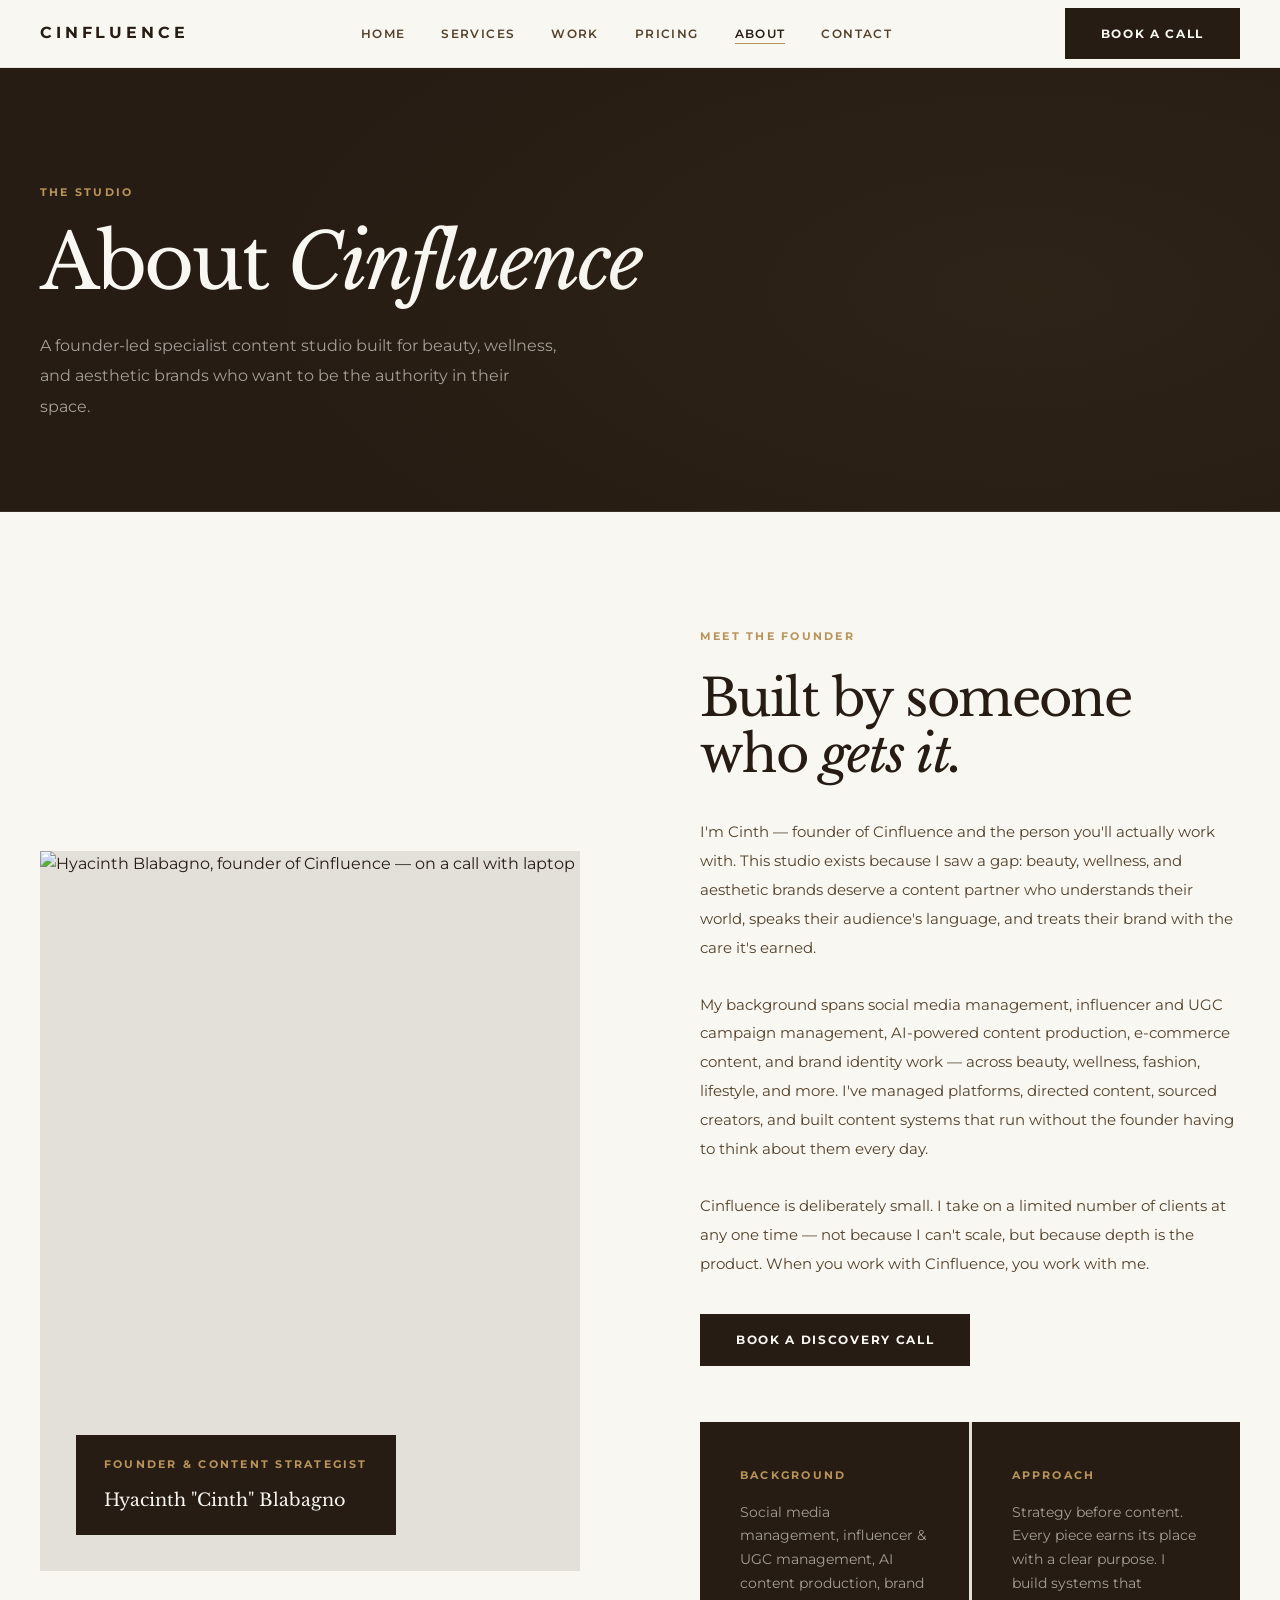
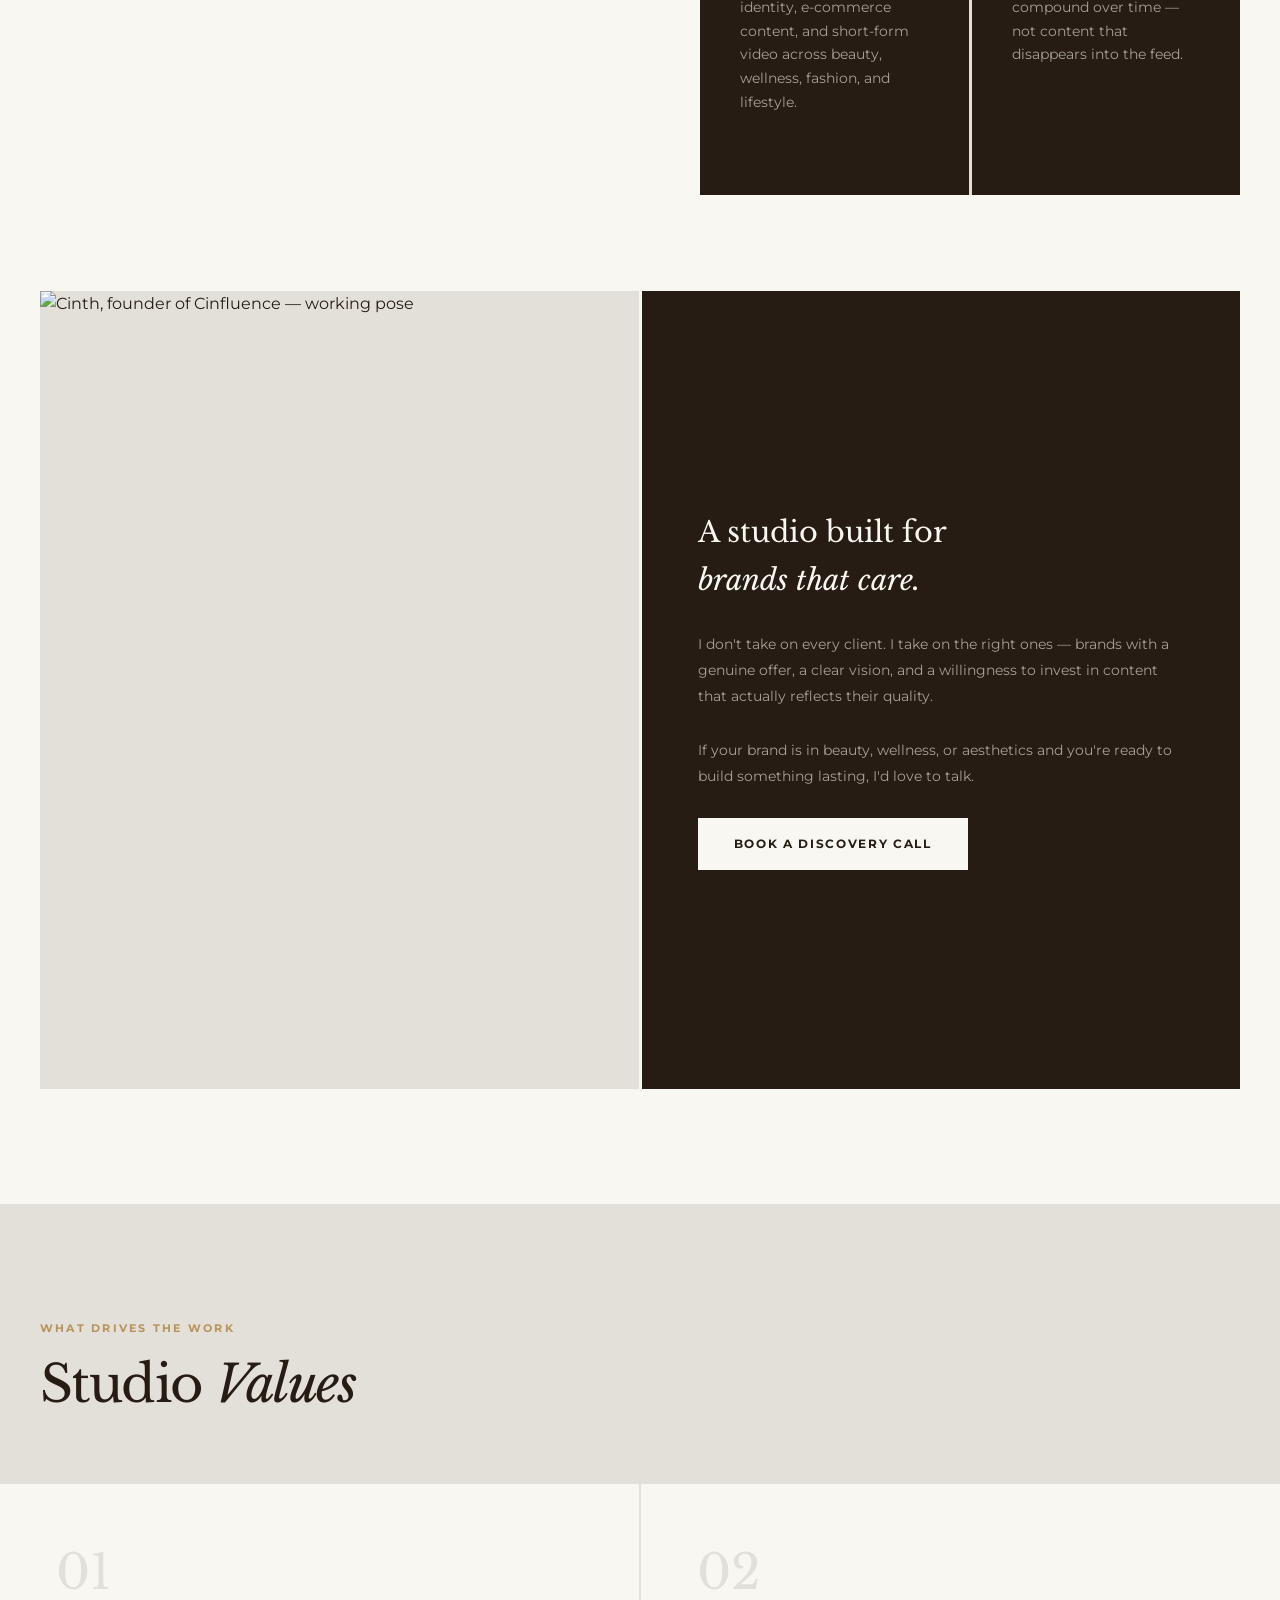
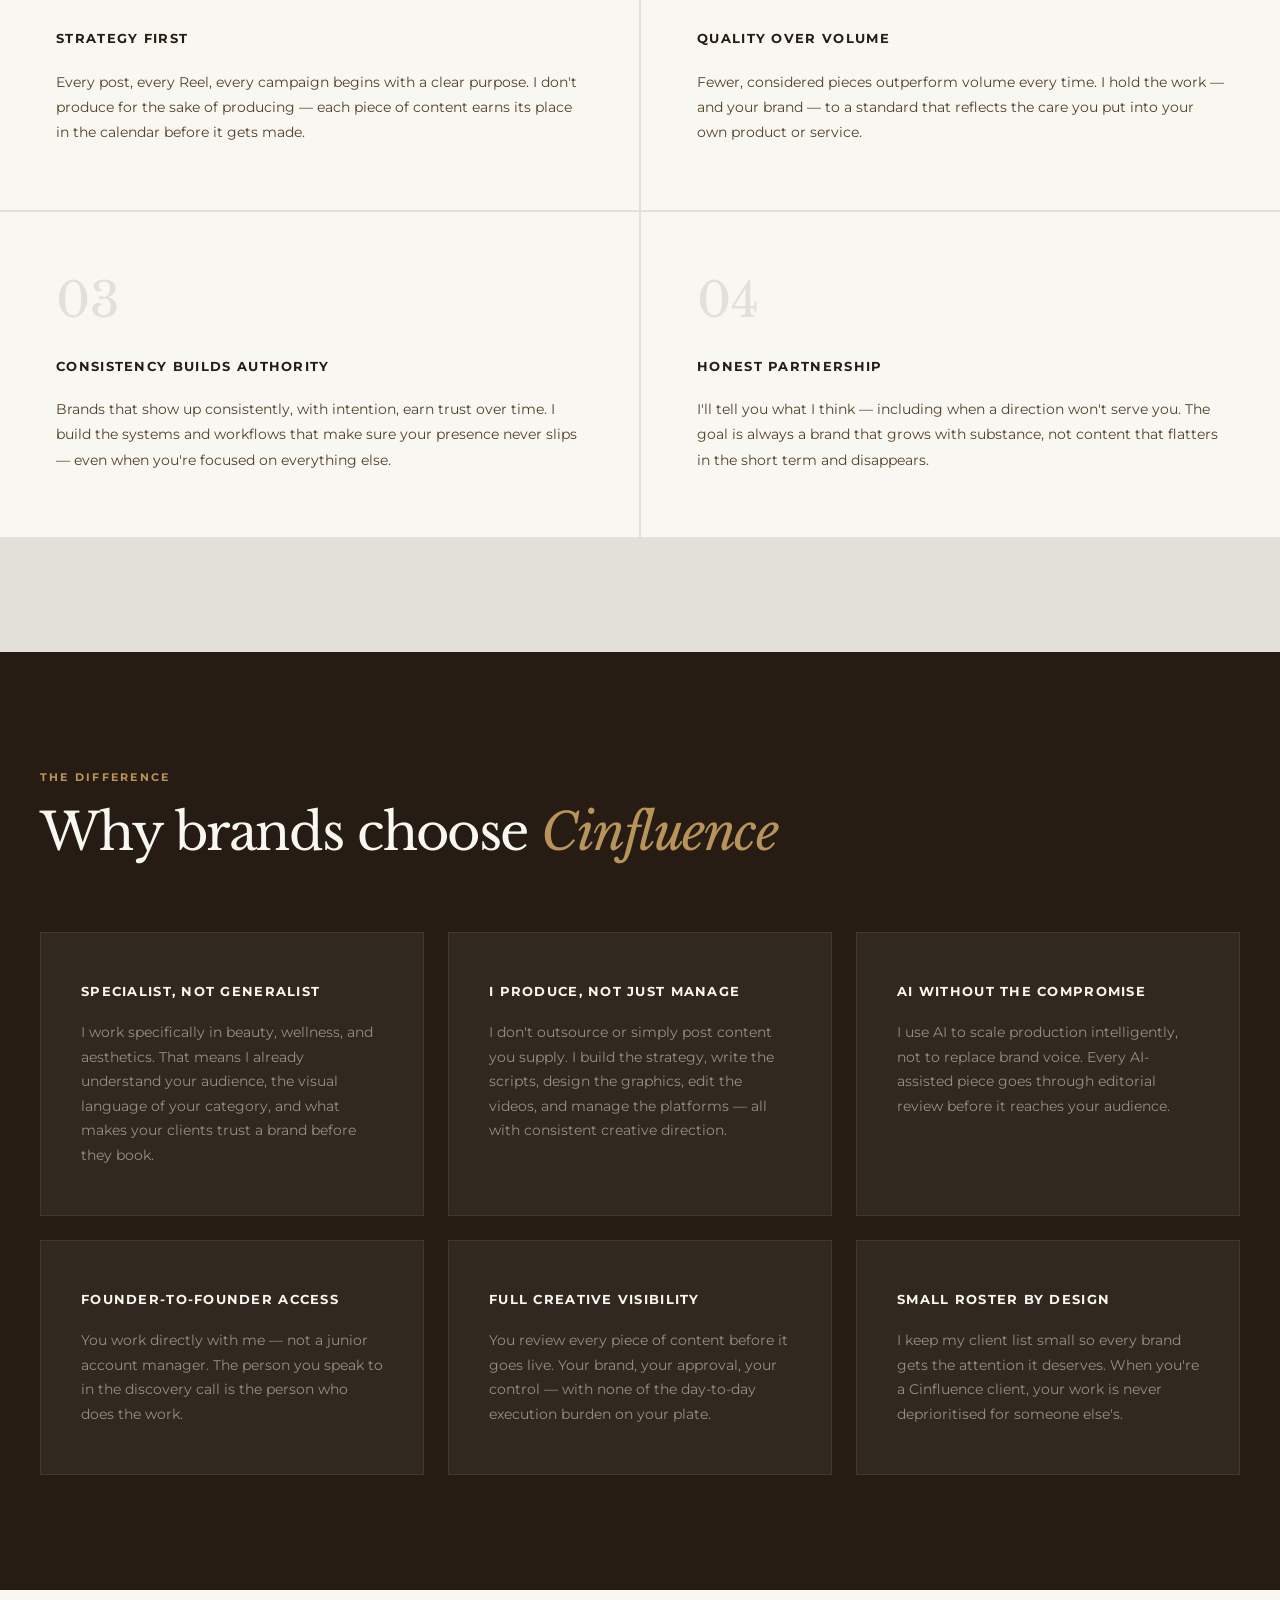
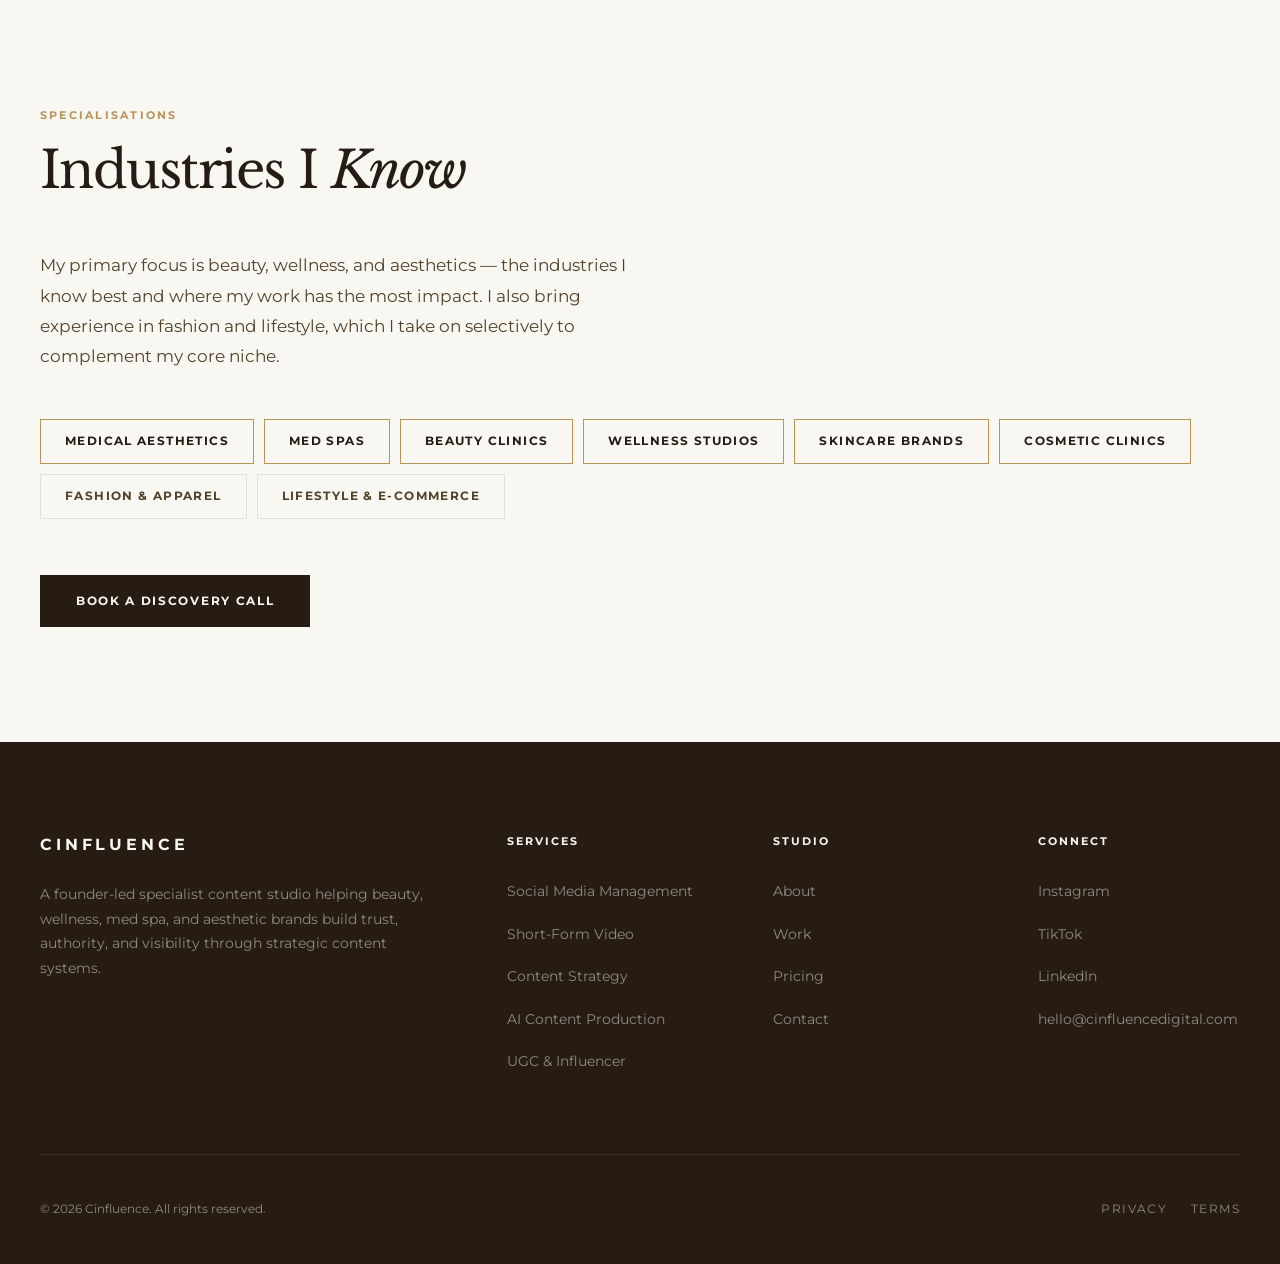
==== commit 989b783c: "Add files via upload" ====
--- a/about.html
+++ b/about.html
@@ -3,168 +3,127 @@
 <head>
 <meta charset="UTF-8"/>
 <meta name="viewport" content="width=device-width, initial-scale=1.0"/>
-<title>About — CINFLUENCE</title>
-<meta name="description" content="Cinfluence was founded by Hyacinth Marr P. Blabagno — built from years of real entrepreneurial experience, not a template."/>
+<title>About — Cinfluence</title>
+<meta name="description" content="Cinfluence is founded by Hyacinth 'Cinth' Blabagno — a strategist and content director with deep experience in beauty, wellness, aesthetics, and influencer management. Meet the founder."/>
 <link rel="stylesheet" href="style.css"/>
 <style>
-/* ── FOUNDER SPLIT ─────────────────────────────────── */
-.founder-split {
+/* Founder section */
+.founder-section {
   display: grid;
   grid-template-columns: 1fr 1fr;
-  min-height: 560px;
-}
-.founder-photo-col {
-  background: var(--coffee);
+  gap: 120px;
+  align-items: center;
+}
+.founder-img {
+  aspect-ratio: 3/4;
+  background: var(--stone);
   position: relative;
   overflow: hidden;
-  min-height: 480px;
-}
-.founder-photo-col .img-ph {
-  position: absolute; inset: 0;
-  height: 100%;
-  border: none;
-  background: linear-gradient(135deg, var(--coffee) 0%, var(--espresso) 100%);
-}
-.founder-story-col {
+}
+.founder-img img { width: 100%; height: 100%; object-fit: cover; }
+.founder-img .img-ph { min-height: 100%; }
+.founder-tag {
+  position: absolute;
+  bottom: 36px; left: 36px;
   background: var(--espresso);
-  padding: 80px 72px;
+  color: var(--ivory);
+  padding: 20px 28px;
+}
+.founder-tag .label { color: var(--gold); display: block; margin-bottom: 12px; }
+.founder-tag h4 { font-family: var(--ff-serif); font-size: 1.1rem; font-weight: 400; }
+.founder-copy .label { color: var(--gold); display: block; margin-bottom: 24px; }
+.founder-copy p { color: var(--taupe); line-height: 1.9; font-size: .95rem; margin-bottom: 28px; }
+.founder-copy p:last-of-type { margin-bottom: 36px; }
+
+/* Experience callouts */
+.exp-callouts {
+  display: grid;
+  grid-template-columns: 1fr 1fr;
+  gap: 3px;
+  background: var(--stone);
+  margin-top: 52px;
+}
+.exp-callout {
+  background: var(--espresso);
+  padding: 44px 40px;
+}
+.exp-callout .label { color: var(--gold); display: block; margin-bottom: 16px; }
+.exp-callout p { font-size: .85rem; color: rgba(248,247,242,.6); line-height: 1.75; }
+
+/* Second founder block */
+.founder-block-2 {
+  display: grid;
+  grid-template-columns: 1fr 1fr;
+  gap: 3px;
+  margin-top: 80px;
+}
+.founder-block-2-img {
+  aspect-ratio: 3/4;
+  background: var(--stone);
+  overflow: hidden;
+  position: relative;
+}
+.founder-block-2-img img { width: 100%; height: 100%; object-fit: cover; }
+.founder-block-2-copy {
   display: flex;
   flex-direction: column;
   justify-content: center;
-}
-.founder-story-col .label { color: var(--gold); display: block; margin-bottom: 24px; }
-.founder-story-col h2 {
-  font-family: var(--ff-serif);
-  font-size: clamp(1.8rem,3vw,2.8rem);
-  font-weight: 400;
-  color: var(--ivory);
-  line-height: 1.15;
-  letter-spacing: -.025em;
-  margin-bottom: 28px;
-}
-.founder-story-col h2 em { color: var(--gold); font-style: italic; }
-.founder-story-col p { color: rgba(248,247,242,.6); line-height: 1.9; font-size: .95rem; margin-bottom: 16px; }
-.founder-story-col .btn { margin-top: 16px; align-self: flex-start; }
-
-/* ── TIMELINE ──────────────────────────────────────── */
-.about-timeline { padding: 110px 0; background: var(--ivory); }
-.timeline { position: relative; padding-left: 40px; }
-.timeline::before {
-  content: '';
-  position: absolute;
-  left: 0; top: 8px; bottom: 8px;
-  width: 1px;
-  background: var(--stone);
-}
-.timeline-item { position: relative; margin-bottom: 60px; }
-.timeline-item:last-child { margin-bottom: 0; }
-.timeline-dot {
-  position: absolute;
-  left: -46px; top: 4px;
-  width: 12px; height: 12px;
-  background: var(--gold);
-  border-radius: 50%;
-  border: 3px solid var(--ivory);
-  outline: 1px solid var(--stone);
-}
-.timeline-year {
-  font-size: .68rem;
+  gap: 28px;
+  padding: 56px;
+  background: var(--espresso);
+}
+.founder-block-2-copy h3 { font-family: var(--ff-serif); font-size: 1.8rem; font-weight: 400; color: var(--ivory); }
+.founder-block-2-copy p  { font-size: .9rem; color: rgba(248,247,242,.6); line-height: 1.8; }
+
+/* Values grid */
+.values-grid { display: grid; grid-template-columns: repeat(2,1fr); gap: 2px; background: var(--stone); }
+.value-card {
+  background: var(--ivory);
+  padding: 64px 56px;
+  transition: background .3s;
+}
+.value-card:hover { background: var(--white); }
+.value-num { font-family: var(--ff-serif); font-size: 3rem; font-weight: 400; color: var(--stone); line-height: 1; margin-bottom: 32px; }
+.value-card h3 { font-size: .82rem; font-weight: 700; letter-spacing: .1em; text-transform: uppercase; margin-bottom: 20px; }
+.value-card p  { font-size: .88rem; color: var(--taupe); line-height: 1.8; }
+
+/* Why Cinfluence */
+.why-grid { display: grid; grid-template-columns: repeat(3,1fr); gap: 24px; margin-top: 72px; }
+.why-item { padding: 48px 40px; background: rgba(248,247,242,.05); border: 1px solid rgba(248,247,242,.08); }
+.why-item h4 { font-size: .8rem; font-weight: 700; letter-spacing: .1em; text-transform: uppercase; color: var(--ivory); margin-bottom: 18px; }
+.why-item p  { font-size: .85rem; color: rgba(248,247,242,.5); line-height: 1.8; }
+
+/* Industries */
+.niches-row { display: flex; flex-wrap: wrap; gap: 10px; margin-top: 48px; }
+.niche-tag {
+  font-size: .72rem;
   font-weight: 700;
-  letter-spacing: .18em;
+  letter-spacing: .12em;
   text-transform: uppercase;
-  color: var(--gold);
-  margin-bottom: 8px;
-}
-.timeline-item h3 {
-  font-family: var(--ff-serif);
-  font-size: 1.4rem;
-  font-weight: 400;
-  margin-bottom: 12px;
-  line-height: 1.2;
-}
-.timeline-item p { color: var(--taupe); line-height: 1.85; font-size: .93rem; max-width: 580px; }
-
-/* ── VALUES ────────────────────────────────────────── */
-.about-values { background: var(--stone); padding: 110px 0; }
-.values-grid-5 {
-  display: grid;
-  grid-template-columns: repeat(5,1fr);
-  gap: 2px;
-  background: rgba(83,65,42,.12);
-  margin-top: 64px;
-}
-.value-tile {
-  background: var(--white);
-  padding: 40px 28px;
-  display: flex;
-  flex-direction: column;
-  gap: 16px;
-  transition: background .3s;
-}
-.value-tile:hover { background: var(--ivory); }
-.value-tile-num {
-  font-family: var(--ff-serif);
-  font-size: 3rem;
-  color: var(--stone);
-  line-height: 1;
-  font-weight: 400;
-  transition: color .3s;
-}
-.value-tile:hover .value-tile-num { color: var(--gold); }
-.value-tile h4 {
-  font-size: .75rem;
-  font-weight: 700;
-  letter-spacing: .14em;
-  text-transform: uppercase;
-  color: var(--espresso);
-}
-.value-tile p { font-size: .82rem; color: var(--taupe); line-height: 1.75; }
-
-/* ── PHILOSOPHY BAND ───────────────────────────────── */
-.about-philosophy {
-  background: var(--espresso);
-  padding: 100px 0;
-  text-align: center;
-}
-.philosophy-quote {
-  font-family: var(--ff-serif);
-  font-size: clamp(1.6rem, 3vw, 2.8rem);
-  color: var(--ivory);
-  max-width: 800px;
-  margin: 0 auto;
-  line-height: 1.45;
-  font-weight: 400;
-  letter-spacing: -.02em;
-}
-.philosophy-quote em { color: var(--gold); font-style: italic; }
-.philosophy-attr {
-  margin-top: 32px;
-  font-size: .75rem;
-  font-weight: 700;
-  letter-spacing: .2em;
-  text-transform: uppercase;
-  color: rgba(248,247,242,.35);
-}
-
-/* ── RESPONSIVE ────────────────────────────────────── */
+  padding: 12px 24px;
+  border: 1px solid var(--stone);
+  color: var(--taupe);
+  transition: all .2s;
+}
+.niche-tag:hover { background: var(--espresso); color: var(--ivory); border-color: var(--espresso); }
+.niche-tag.primary { border-color: var(--gold); color: var(--espresso); }
+.niche-tag.primary:hover { background: var(--gold); color: var(--ivory); border-color: var(--gold); }
+
 @media (max-width: 1024px) {
-  .founder-split { grid-template-columns: 1fr; }
-  .founder-photo-col { min-height: 380px; }
-  .founder-story-col { padding: 64px 40px; }
-  .values-grid-5 { grid-template-columns: 1fr 1fr; }
+  .founder-section { grid-template-columns: 1fr; gap: 60px; }
+  .founder-block-2 { grid-template-columns: 1fr; }
+  .exp-callouts { grid-template-columns: 1fr; }
+  .values-grid { grid-template-columns: 1fr; }
+  .why-grid { grid-template-columns: 1fr 1fr; }
 }
 @media (max-width: 768px) {
-  .founder-story-col { padding: 52px 24px; }
-  .about-timeline { padding: 80px 0; }
-  .timeline { padding-left: 28px; }
-  .timeline-dot { left: -34px; }
-  .values-grid-5 { grid-template-columns: 1fr; }
+  .why-grid { grid-template-columns: 1fr; }
+  .founder-block-2-copy { padding: 32px 24px; }
 }
 </style>
 </head>
 <body>
 
-<!-- NAV -->
 <nav id="navbar">
   <div class="nav-inner">
     <a href="index.html" class="nav-logo">Cinfluence</a>
@@ -177,208 +136,189 @@
       <li><a href="contact.html">Contact</a></li>
     </ul>
     <div class="nav-cta">
-      <a href="contact.html" class="btn btn-primary">Book A Call</a>
-      <button class="hamburger" onclick="openMenu()"><span></span><span></span><span></span></button>
+      <a href="https://calendly.com/hyacinth-cinfluencedigital/discovery-call" target="_blank" class="btn btn-primary">Book a Call</a>
+      <button class="hamburger" onclick="openMenu()" aria-label="Open menu"><span></span><span></span><span></span></button>
     </div>
   </div>
 </nav>
-<div class="mobile-menu" id="mobileMenu">
-  <button class="mobile-close" onclick="closeMenu()">✕</button>
+<div class="mobile-menu" id="mobileMenu" role="dialog" aria-label="Navigation menu">
+  <button class="mobile-close" onclick="closeMenu()" aria-label="Close menu">✕</button>
   <a href="index.html" onclick="closeMenu()">Home</a>
   <a href="services.html" onclick="closeMenu()">Services</a>
   <a href="work.html" onclick="closeMenu()">Work</a>
   <a href="pricing.html" onclick="closeMenu()">Pricing</a>
   <a href="about.html" onclick="closeMenu()">About</a>
   <a href="contact.html" onclick="closeMenu()">Contact</a>
-  <a href="contact.html" class="btn btn-primary" onclick="closeMenu()">Book A Call</a>
+  <a href="https://calendly.com/hyacinth-cinfluencedigital/discovery-call" target="_blank" class="btn btn-primary" onclick="closeMenu()">Book a Call</a>
 </div>
 
-<!-- PAGE HERO -->
 <div class="nav-offset">
   <div class="page-hero">
     <div class="page-hero-bg"></div>
     <div class="container">
-      <span class="label">The Founder</span>
-      <h1 class="heading-xl">Hyacinth Marr P. <em>Blabagno</em></h1>
-      <p>Founder & Lead Strategist at Cinfluence. Built from years of real entrepreneurial experience — not a template.</p>
+      <span class="label">The Studio</span>
+      <h1 class="heading-xl">About <em>Cinfluence</em></h1>
+      <p>A founder-led specialist content studio built for beauty, wellness, and aesthetic brands who want to be the authority in their space.</p>
     </div>
   </div>
 </div>
 
-<!-- FOUNDER SPLIT -->
-<div class="founder-split fade-up">
-  <div class="founder-photo-col">
-    <!-- SWAP: replace img-ph with <img src="img/founder.jpg" alt="Hyacinth Blabagno"> -->
-    <div class="img-ph">
-      <svg width="48" height="48" viewBox="0 0 24 24" fill="none" stroke="currentColor" stroke-width="1">
-        <path d="M20 21v-2a4 4 0 00-4-4H8a4 4 0 00-4 4v2"/><circle cx="12" cy="7" r="4"/>
-      </svg>
-      <div class="ph-title">Founder Photo</div>
-      <div class="ph-sub">Replace with IMG_0713-2.jpg</div>
-    </div>
-  </div>
-  <div class="founder-story-col">
-    <span class="label">Before Cinfluence had a name</span>
-    <h2>Cinth had<br>a <em>hustle</em>.</h2>
-    <p>While still a student, she began as a reseller — learning firsthand how to market products, connect with customers, and generate sales through persistence and creativity alone. No playbook. No funding. Just the determination to figure it out.</p>
-    <p>By 16, she owned and operated her own store in the Philippines — a milestone that caught the attention of national television. The message that resonated wasn't what she built, but why: age is never a valid reason not to start.</p>
-    <a href="#story" class="btn btn-outline-light">Read the Full Story</a>
-  </div>
-</div>
-
-<!-- TIMELINE STORY -->
-<section class="about-timeline" id="story">
+<!-- ── FOUNDER STORY ───────────────────────────────────── -->
+<section class="section">
+  <div class="container">
+    <div class="founder-section">
+      <div class="founder-img fade-up">
+        <img src="assets/images/founder-about.jpg"
+             alt="Hyacinth Blabagno, founder of Cinfluence — on a call with laptop"
+             loading="eager" width="900" height="1200"
+             style="width:100%;height:100%;object-fit:cover;object-position:center top">
+        <div class="founder-tag">
+          <span class="label">Founder &amp; Content Strategist</span>
+          <h4>Hyacinth "Cinth" Blabagno</h4>
+        </div>
+      </div>
+      <div class="founder-copy fade-up">
+        <span class="label">Meet the Founder</span>
+        <h2 class="heading-lg" style="margin-bottom:36px">Built by someone<br>who <em>gets it.</em></h2>
+        <p>I'm Cinth — founder of Cinfluence and the person you'll actually work with. This studio exists because I saw a gap: beauty, wellness, and aesthetic brands deserve a content partner who understands their world, speaks their audience's language, and treats their brand with the care it's earned.</p>
+        <p>My background spans social media management, influencer and UGC campaign management, AI-powered content production, e-commerce content, and brand identity work — across beauty, wellness, fashion, lifestyle, and more. I've managed platforms, directed content, sourced creators, and built content systems that run without the founder having to think about them every day.</p>
+        <p>Cinfluence is deliberately small. I take on a limited number of clients at any one time — not because I can't scale, but because depth is the product. When you work with Cinfluence, you work with me.</p>
+        <a href="https://calendly.com/hyacinth-cinfluencedigital/discovery-call" target="_blank" class="btn btn-primary">Book a Discovery Call</a>
+
+        <!-- Experience Callouts -->
+        <div class="exp-callouts" style="margin-top:56px">
+          <div class="exp-callout">
+            <span class="label">Background</span>
+            <p>Social media management, influencer &amp; UGC management, AI content production, brand identity, e-commerce content, and short-form video across beauty, wellness, fashion, and lifestyle.</p>
+          </div>
+          <div class="exp-callout">
+            <span class="label">Approach</span>
+            <p>Strategy before content. Every piece earns its place with a clear purpose. I build systems that compound over time — not content that disappears into the feed.</p>
+          </div>
+        </div>
+      </div>
+    </div>
+
+    <!-- Second founder block -->
+    <div class="founder-block-2 fade-up" style="margin-top:96px">
+      <div class="founder-block-2-img">
+        <img src="assets/images/founder-editorial.jpg"
+             alt="Cinth, founder of Cinfluence — working pose"
+             loading="lazy" width="900" height="1200"
+             style="width:100%;height:100%;object-fit:cover;object-position:center top">
+      </div>
+      <div class="founder-block-2-copy">
+        <h3>A studio built for<br><em>brands that care.</em></h3>
+        <p>I don't take on every client. I take on the right ones — brands with a genuine offer, a clear vision, and a willingness to invest in content that actually reflects their quality.</p>
+        <p>If your brand is in beauty, wellness, or aesthetics and you're ready to build something lasting, I'd love to talk.</p>
+        <a href="https://calendly.com/hyacinth-cinfluencedigital/discovery-call" target="_blank" class="btn btn-ivory" style="align-self:flex-start">Book a Discovery Call</a>
+      </div>
+    </div>
+  </div>
+</section>
+
+<!-- ── VALUES ──────────────────────────────────────────── -->
+<section class="section section--stone">
   <div class="container">
     <div class="section-header fade-up">
-      <span class="label">The Journey</span>
-      <h2 class="heading-lg">Every chapter taught<br>her something <em>different</em>.</h2>
-    </div>
-    <div class="timeline fade-up">
-
-      <div class="timeline-item">
-        <div class="timeline-dot"></div>
-        <div class="timeline-year">The Beginning</div>
-        <h3>Reseller. Student. Entrepreneur.</h3>
-        <p>Before she had a business name, Cinth had a hustle. She began as a reseller while still in school — learning to market products, connect with customers, and generate sales through persistence and creativity alone. That early chapter planted the seed of everything that followed.</p>
-      </div>
-
-      <div class="timeline-item">
-        <div class="timeline-dot"></div>
-        <div class="timeline-year">Age 16</div>
-        <h3>The Store. The Camera. The Stage.</h3>
-        <p>She owned and operated her own store in the Philippines — a milestone that caught the attention of national television. Recognized not just for what she built, but for why it mattered. Alongside the store, she was already creating content: vlogging, filming, editing, building an online presence long before "content creator" was a career title. That love for storytelling and audience engagement never left.</p>
-      </div>
-
-      <div class="timeline-item">
-        <div class="timeline-dot"></div>
-        <div class="timeline-year">Building</div>
-        <h3>Across Industries, Never in One Lane.</h3>
-        <p>Cinth immersed herself in gadgets, fashion, food, and hospitality — handling operations, branding, marketing, and sales at every level. She owned and managed a restobar, where branding lived in atmosphere and experience, not just a feed. Each industry taught her something different about how brands grow and how people decide to trust a business.</p>
-      </div>
-
-      <div class="timeline-item">
-        <div class="timeline-dot"></div>
-        <div class="timeline-year">Strategy</div>
-        <h3>Financial Advisor. Trust Builder.</h3>
-        <p>Working as a Financial Advisor sharpened a different set of skills: communication, professionalism, client relationship management, and an understanding of consumer behavior and long-term thinking. She learned how to build trust with people who had something real at stake — and how to deliver value that outlasts a single conversation. That experience carries directly into how she works with clients today.</p>
-      </div>
-
-      <div class="timeline-item">
-        <div class="timeline-dot"></div>
-        <div class="timeline-year">The Pivot</div>
-        <h3>Redirected Into Digital.</h3>
-        <p>When personal and business challenges mounted, Cinth didn't retreat from marketing — she redirected into it. She moved into the digital space as a Social Media Manager and Virtual Assistant, helping brands build online presence, create content with purpose, and develop real audience relationships. Freelance work became a vision. The vision became a business.</p>
-      </div>
-
-      <div class="timeline-item">
-        <div class="timeline-dot"></div>
-        <div class="timeline-year">2026</div>
-        <h3>Cinfluence.</h3>
-        <p>Today, Cinfluence is the culmination of every role she has held, every industry she has navigated, and every lesson — successful or painful — she has carried forward. A remote digital marketing business built on strategy, creativity, authenticity, and impactful storytelling. More than a service, it represents a belief: that experience, passion, and consistency create opportunity — regardless of age, background, or how many times something didn't work the first time.</p>
-      </div>
-
+      <span class="label">What Drives the Work</span>
+      <h2 class="heading-lg">Studio <em>Values</em></h2>
+    </div>
+  </div>
+  <div class="values-grid fade-up">
+    <div class="value-card">
+      <div class="value-num">01</div>
+      <h3>Strategy First</h3>
+      <p>Every post, every Reel, every campaign begins with a clear purpose. I don't produce for the sake of producing — each piece of content earns its place in the calendar before it gets made.</p>
+    </div>
+    <div class="value-card">
+      <div class="value-num">02</div>
+      <h3>Quality Over Volume</h3>
+      <p>Fewer, considered pieces outperform volume every time. I hold the work — and your brand — to a standard that reflects the care you put into your own product or service.</p>
+    </div>
+    <div class="value-card">
+      <div class="value-num">03</div>
+      <h3>Consistency Builds Authority</h3>
+      <p>Brands that show up consistently, with intention, earn trust over time. I build the systems and workflows that make sure your presence never slips — even when you're focused on everything else.</p>
+    </div>
+    <div class="value-card">
+      <div class="value-num">04</div>
+      <h3>Honest Partnership</h3>
+      <p>I'll tell you what I think — including when a direction won't serve you. The goal is always a brand that grows with substance, not content that flatters in the short term and disappears.</p>
     </div>
   </div>
 </section>
 
-<!-- VALUES -->
-<section class="about-values">
-  <div class="container">
-    <div class="section-header fade-up">
-      <span class="label">What Drives Us</span>
-      <h2 class="heading-lg">Five values that shape<br>every piece of <em>work</em>.</h2>
-    </div>
-    <div class="values-grid-5 fade-up">
-      <div class="value-tile">
-        <div class="value-tile-num">01</div>
-        <h4>Authenticity</h4>
-        <p>Everything created here is rooted in real experience — not templates, not trends. Cinth built businesses before she had a business plan. That credibility shows in the work.</p>
-      </div>
-      <div class="value-tile">
-        <div class="value-tile-num">02</div>
-        <h4>Resilience</h4>
-        <p>Every pivot, challenge, and restart taught something. Cinfluence was built through difficulty — not despite it. That's the brand's most honest story and greatest differentiator.</p>
-      </div>
-      <div class="value-tile">
-        <div class="value-tile-num">03</div>
-        <h4>Intentionality</h4>
-        <p>Nothing is posted without purpose. Every caption, every strategy, every piece of content has a reason behind it. This is what separates managed social media from random posting.</p>
-      </div>
-      <div class="value-tile">
-        <div class="value-tile-num">04</div>
-        <h4>Connection</h4>
-        <p>Across every industry she's worked in, one thing stayed constant: relationships build businesses. Cinfluence doesn't just manage accounts — it builds communities.</p>
-      </div>
-      <div class="value-tile">
-        <div class="value-tile-num">05</div>
-        <h4>Courage</h4>
-        <p>She started a store at 16. Pivoted industries, rebuilt from setbacks, launched a business from scratch in 2026. Age, background, or failure are never valid reasons not to start.</p>
+<!-- ── WHY CINFLUENCE ─────────────────────────────────── -->
+<section class="section section--dark">
+  <div class="container">
+    <div class="section-header fade-up" style="margin-bottom:0">
+      <span class="label" style="color:var(--gold)">The Difference</span>
+      <h2 class="heading-lg" style="color:var(--ivory)">Why brands choose <em style="color:var(--gold)">Cinfluence</em></h2>
+    </div>
+    <div class="why-grid fade-up">
+      <div class="why-item">
+        <h4>Specialist, not generalist</h4>
+        <p>I work specifically in beauty, wellness, and aesthetics. That means I already understand your audience, the visual language of your category, and what makes your clients trust a brand before they book.</p>
+      </div>
+      <div class="why-item">
+        <h4>I produce, not just manage</h4>
+        <p>I don't outsource or simply post content you supply. I build the strategy, write the scripts, design the graphics, edit the videos, and manage the platforms — all with consistent creative direction.</p>
+      </div>
+      <div class="why-item">
+        <h4>AI without the compromise</h4>
+        <p>I use AI to scale production intelligently, not to replace brand voice. Every AI-assisted piece goes through editorial review before it reaches your audience.</p>
+      </div>
+      <div class="why-item">
+        <h4>Founder-to-founder access</h4>
+        <p>You work directly with me — not a junior account manager. The person you speak to in the discovery call is the person who does the work.</p>
+      </div>
+      <div class="why-item">
+        <h4>Full creative visibility</h4>
+        <p>You review every piece of content before it goes live. Your brand, your approval, your control — with none of the day-to-day execution burden on your plate.</p>
+      </div>
+      <div class="why-item">
+        <h4>Small roster by design</h4>
+        <p>I keep my client list small so every brand gets the attention it deserves. When you're a Cinfluence client, your work is never deprioritised for someone else's.</p>
       </div>
     </div>
   </div>
 </section>
 
-<!-- PHILOSOPHY -->
-<section class="about-philosophy fade-up">
-  <div class="container">
-    <p class="philosophy-quote">"We know what works because we've done it — across industries, from the ground up. Your brand deserves a strategy that <em>actually sees you</em> — not a template copied from someone else's playbook."</p>
-    <p class="philosophy-attr">— Cinth, Founder of Cinfluence</p>
+<!-- ── INDUSTRIES ─────────────────────────────────────── -->
+<section class="section">
+  <div class="container">
+    <div class="fade-up">
+      <div class="section-header" style="margin-bottom:52px">
+        <span class="label">Specialisations</span>
+        <h2 class="heading-lg">Industries I <em>Know</em></h2>
+      </div>
+      <p class="body-lg" style="max-width:600px;margin-bottom:8px">My primary focus is beauty, wellness, and aesthetics — the industries I know best and where my work has the most impact. I also bring experience in fashion and lifestyle, which I take on selectively to complement my core niche.</p>
+      <div class="niches-row">
+        <span class="niche-tag primary">Medical Aesthetics</span>
+        <span class="niche-tag primary">Med Spas</span>
+        <span class="niche-tag primary">Beauty Clinics</span>
+        <span class="niche-tag primary">Wellness Studios</span>
+        <span class="niche-tag primary">Skincare Brands</span>
+        <span class="niche-tag primary">Cosmetic Clinics</span>
+        <span class="niche-tag">Fashion &amp; Apparel</span>
+        <span class="niche-tag">Lifestyle &amp; E-Commerce</span>
+      </div>
+      <a href="https://calendly.com/hyacinth-cinfluencedigital/discovery-call" target="_blank" class="btn btn-primary" style="margin-top:56px;display:inline-block">Book a Discovery Call</a>
+    </div>
   </div>
 </section>
 
-<!-- CTA -->
-<section class="statement-band" style="padding:100px 0">
-  <div class="container fade-up">
-    <h2 class="heading-lg" style="color:var(--ivory);margin-bottom:24px">Work with someone<br>who <em>actually</em> gets it.</h2>
-    <p style="color:rgba(248,247,242,.5);margin-bottom:40px;max-width:460px;margin-left:auto;margin-right:auto">Book a free discovery call — no pitch, no pressure. Just a real conversation about your brand.</p>
-    <a href="https://calendly.com/hyacinth-cinfluencedigital/discovery-call" target="_blank" class="btn btn-ivory">Book a Discovery Call</a>
-  </div>
-</section>
-
-<!-- FOOTER -->
+<!-- ── FOOTER ─────────────────────────────────────────── -->
 <footer>
   <div class="container">
     <div class="footer-top">
-      <div>
-        <span class="footer-logo">Cinfluence</span>
-        <p class="footer-tagline">Strategy-led social media management and content production. Influence with intention.</p>
-      </div>
-      <div class="footer-col">
-        <h5>Services</h5>
-        <ul class="footer-links">
-          <li><a href="services.html">Social Media Management</a></li>
-          <li><a href="services.html">Short-Form Content</a></li>
-          <li><a href="services.html">AI Content Production</a></li>
-          <li><a href="services.html">Influencer &amp; UGC</a></li>
-        </ul>
-      </div>
-      <div class="footer-col">
-        <h5>Company</h5>
-        <ul class="footer-links">
-          <li><a href="about.html">About</a></li>
-          <li><a href="work.html">Work</a></li>
-          <li><a href="pricing.html">Pricing</a></li>
-          <li><a href="contact.html">Contact</a></li>
-        </ul>
-      </div>
-      <div class="footer-col">
-        <h5>Connect</h5>
-        <ul class="footer-links">
-          <li><a href="https://instagram.com/cinfluence.digital" target="_blank">Instagram</a></li>
-          <li><a href="https://tiktok.com/@cinfluence.digital" target="_blank">TikTok</a></li>
-          <li><a href="https://linkedin.com/company/cinfluencedigital" target="_blank">LinkedIn</a></li>
-          <li><a href="mailto:hello@cinfluencedigital.com">hello@cinfluencedigital.com</a></li>
-        </ul>
-      </div>
-    </div>
-    <div class="footer-bottom">
-      <span>© 2026 Cinfluence. All rights reserved.</span>
-      <div class="footer-social">
-        <a href="https://instagram.com/cinfluence.digital" target="_blank">Instagram</a>
-        <a href="https://tiktok.com/@cinfluence.digital" target="_blank">TikTok</a>
-        <a href="mailto:hello@cinfluencedigital.com">Email</a>
-      </div>
-    </div>
+      <div><span class="footer-logo">Cinfluence</span><p class="footer-tagline">A founder-led specialist content studio helping beauty, wellness, med spa, and aesthetic brands build trust, authority, and visibility through strategic content systems.</p></div>
+      <div class="footer-col"><h5>Services</h5><ul class="footer-links"><li><a href="services.html">Social Media Management</a></li><li><a href="services.html">Short-Form Video</a></li><li><a href="services.html">Content Strategy</a></li><li><a href="services.html">AI Content Production</a></li><li><a href="services.html">UGC &amp; Influencer</a></li></ul></div>
+      <div class="footer-col"><h5>Studio</h5><ul class="footer-links"><li><a href="about.html">About</a></li><li><a href="work.html">Work</a></li><li><a href="pricing.html">Pricing</a></li><li><a href="contact.html">Contact</a></li></ul></div>
+      <div class="footer-col"><h5>Connect</h5><ul class="footer-links"><li><a href="https://instagram.com/cinfluence.digital" target="_blank" rel="noopener">Instagram</a></li><li><a href="https://tiktok.com/@cinfluence.digital" target="_blank" rel="noopener">TikTok</a></li><li><a href="https://linkedin.com/company/cinfluencedigital" target="_blank" rel="noopener">LinkedIn</a></li><li><a href="mailto:hello@cinfluencedigital.com">hello@cinfluencedigital.com</a></li></ul></div>
+    </div>
+    <div class="footer-bottom"><span>© 2026 Cinfluence. All rights reserved.</span><div class="footer-social"><a href="#">Privacy</a><a href="#">Terms</a></div></div>
   </div>
 </footer>
 
--- a/style.css
+++ b/style.css
@@ -1,6 +1,7 @@
 /* ═══════════════════════════════════════════════════
-   CINFLUENCE — Global Stylesheet v2
+   CINFLUENCE — Global Stylesheet v3
    Fonts: Libre Baskerville (serif) + Montserrat (sans)
+   Layout: min() container system, fluid clamp() rhythm
 ═══════════════════════════════════════════════════ */
 
 @import url('https://fonts.googleapis.com/css2?family=Libre+Baskerville:ital,wght@0,400;0,700;1,400&family=Montserrat:wght@400;500;600;700&display=swap');
@@ -16,16 +17,13 @@
   --espresso: #261C13;
   --coffee:   #32251A;
   --stone:    #E3DFD9;
-  --stone-mid:#D4CEC7;
   --taupe:    #53412A;
   --bark:     #53412A;
   --sage:     #3A4137;
   --gold:     #B8935A;
-  --gold-dim: rgba(184,147,90,.12);
   --ff-serif: 'Libre Baskerville', Georgia, serif;
   --ff-sans:  'Montserrat', sans-serif;
   --ease:     cubic-bezier(.25,.46,.45,.94);
-  --ease-out: cubic-bezier(.16,1,.3,1);
   --nav-h:    68px;
 }
 
@@ -81,9 +79,25 @@
 .body-lg { font-size: 1.05rem; line-height: 1.8; color: var(--taupe); }
 .body-sm { font-size: .875rem; line-height: 1.75; color: var(--taupe); }
 
-/* ── LAYOUT ────────────────────────────────────────── */
-.container { max-width: 1200px; margin: 0 auto; padding: 0 48px; }
-.section    { padding: 130px 0; }
+/* ── LAYOUT ─────────────────────────────────────────── */
+/*
+ * Container system — single source of truth.
+ * min(100% - Npx, maxW) guarantees content is always
+ * at least N/2 px from the viewport edge at any width.
+ * margin-inline: auto centers it.
+ *
+ * Default gutter: 80px total → 40px each side minimum.
+ * At 1440px+: 120px total → 60px each side minimum.
+ * Tablet 1024px: 56px total → 28px each side.
+ * Mobile 640px:  40px total → 20px each side.
+ */
+.container {
+  width: min(100% - 80px, 1280px);
+  margin-inline: auto;
+}
+
+/* Fluid section vertical rhythm */
+.section { padding: clamp(80px, 9vw, 128px) 0; }
 .section--dark  { background: var(--espresso); color: var(--ivory); }
 .section--stone { background: var(--stone); }
 .section--white { background: var(--white); }
@@ -92,23 +106,22 @@
 .btn {
   display: inline-block;
   font-family: var(--ff-sans);
-  font-size: .72rem;
+  font-size: .75rem;
   font-weight: 700;
-  letter-spacing: .16em;
+  letter-spacing: .14em;
   text-transform: uppercase;
   padding: 16px 36px;
   border: none;
-  transition: all .28s var(--ease);
-  position: relative;
+  transition: all .3s var(--ease);
 }
 .btn-primary  { background: var(--espresso); color: var(--ivory); }
-.btn-primary:hover  { background: var(--coffee); transform: translateY(-2px); box-shadow: 0 14px 40px rgba(38,28,19,.18); }
+.btn-primary:hover  { background: var(--coffee); transform: translateY(-2px); box-shadow: 0 12px 40px rgba(38,28,19,.2); }
 .btn-outline  { background: transparent; color: var(--espresso); border: 1.5px solid var(--espresso); }
 .btn-outline:hover  { background: var(--espresso); color: var(--ivory); }
 .btn-outline-light { background: transparent; color: var(--ivory); border: 1.5px solid rgba(248,247,242,.35); }
 .btn-outline-light:hover { background: var(--ivory); color: var(--espresso); }
 .btn-ivory    { background: var(--ivory); color: var(--espresso); }
-.btn-ivory:hover    { background: var(--white); transform: translateY(-2px); box-shadow: 0 12px 32px rgba(38,28,19,.14); }
+.btn-ivory:hover    { background: var(--white); transform: translateY(-2px); }
 .btn-gold     { background: var(--gold); color: var(--white); }
 .btn-gold:hover     { opacity: .88; transform: translateY(-2px); }
 .btn-group    { display: flex; gap: 16px; flex-wrap: wrap; }
@@ -119,17 +132,17 @@
   top: 0; left: 0; right: 0;
   z-index: 999;
   height: var(--nav-h);
-  background: rgba(248,247,242,.97);
-  backdrop-filter: blur(16px);
-  -webkit-backdrop-filter: blur(16px);
-  border-bottom: 1px solid rgba(83,65,42,.08);
+  background: rgba(248,247,242,.96);
+  backdrop-filter: blur(14px);
+  -webkit-backdrop-filter: blur(14px);
+  border-bottom: 1px solid rgba(83,65,42,.1);
   transition: box-shadow .3s;
 }
-nav.scrolled { box-shadow: 0 2px 24px rgba(38,28,19,.07); }
+nav.scrolled { box-shadow: 0 2px 30px rgba(38,28,19,.08); }
+/* Nav inner tracks the same container formula */
 .nav-inner {
-  max-width: 1280px;
-  margin: 0 auto;
-  padding: 0 40px;
+  width: min(100% - 80px, 1280px);
+  margin-inline: auto;
   height: 100%;
   display: flex;
   align-items: center;
@@ -138,9 +151,9 @@
 }
 .nav-logo {
   font-family: var(--ff-sans);
-  font-size: .88rem;
+  font-size: 1rem;
   font-weight: 700;
-  letter-spacing: .28em;
+  letter-spacing: .24em;
   text-transform: uppercase;
   color: var(--espresso);
   flex-shrink: 0;
@@ -151,69 +164,64 @@
   list-style: none;
 }
 .nav-links a {
-  font-size: .68rem;
+  font-size: .72rem;
   font-weight: 600;
-  letter-spacing: .14em;
-  text-transform: uppercase;
-  color: rgba(83,65,42,.7);
+  letter-spacing: .12em;
+  text-transform: uppercase;
+  color: var(--taupe);
   transition: color .2s;
   position: relative;
 }
 .nav-links a::after {
   content: '';
   position: absolute;
-  bottom: -4px; left: 0;
+  bottom: -3px; left: 0;
   width: 0; height: 1px;
   background: var(--gold);
-  transition: width .32s var(--ease);
+  transition: width .3s var(--ease);
 }
 .nav-links a:hover,
 .nav-links a.active { color: var(--espresso); }
 .nav-links a:hover::after,
 .nav-links a.active::after { width: 100%; }
 .nav-cta { flex-shrink: 0; }
-.hamburger { display: none; flex-direction: column; gap: 5px; background: none; border: none; padding: 6px; }
-.hamburger span { width: 22px; height: 1.5px; background: var(--espresso); display: block; transition: .3s; }
+.hamburger { display: none; flex-direction: column; gap: 5px; background: none; border: none; padding: 4px; }
+.hamburger span { width: 24px; height: 1.5px; background: var(--espresso); display: block; transition: .3s; }
 
 /* Mobile menu */
 .mobile-menu {
   display: none;
   position: fixed;
   inset: 0;
-  background: var(--espresso);
+  background: var(--ivory);
   z-index: 998;
   flex-direction: column;
   align-items: center;
   justify-content: center;
-  gap: 40px;
+  gap: 36px;
 }
 .mobile-menu.open { display: flex; }
 .mobile-menu a {
   font-family: var(--ff-serif);
-  font-size: 2rem;
-  color: var(--ivory);
+  font-size: 2.2rem;
+  color: var(--espresso);
   font-weight: 400;
   transition: color .2s;
 }
 .mobile-menu a:hover { color: var(--gold); }
 .mobile-close {
   position: absolute;
-  top: 24px; right: 36px;
-  width: 40px; height: 40px;
-  display: flex; align-items: center; justify-content: center;
-  font-size: 1.2rem;
-  background: rgba(248,247,242,.08); border: none;
-  color: var(--ivory);
-  border-radius: 50%;
-  transition: background .2s;
-}
-.mobile-close:hover { background: rgba(248,247,242,.15); }
+  top: 24px; right: 40px;
+  font-size: 1.4rem;
+  background: none; border: none;
+  color: var(--espresso);
+}
 .nav-offset { padding-top: var(--nav-h); }
 
 /* ── PAGE HERO (inner pages) ───────────────────────── */
 .page-hero {
   background: var(--espresso);
-  padding: 120px 0 100px;
+  padding: clamp(80px, 9vw, 120px) 0 clamp(64px, 7vw, 100px);
   position: relative;
   overflow: hidden;
 }
@@ -222,20 +230,20 @@
   position: absolute;
   bottom: 0; left: 0; right: 0;
   height: 1px;
-  background: rgba(248,247,242,.06);
+  background: rgba(248,247,242,.08);
 }
 .page-hero-bg {
   position: absolute; inset: 0;
-  background: radial-gradient(ellipse 60% 80% at 80% 50%, rgba(184,147,90,.05), transparent);
+  background: radial-gradient(ellipse 60% 80% at 80% 50%, rgba(178,147,91,.06), transparent);
   pointer-events: none;
 }
-.page-hero .label { color: var(--gold); display: block; margin-bottom: 24px; }
+.page-hero .label { color: var(--gold); display: block; margin-bottom: 20px; }
 .page-hero .heading-xl { color: var(--ivory); }
-.page-hero p { color: rgba(248,247,242,.55); max-width: 520px; margin-top: 32px; font-size: 1rem; line-height: 1.9; }
+.page-hero p { color: rgba(248,247,242,.6); max-width: 520px; margin-top: 28px; font-size: 1rem; line-height: 1.9; }
 
 /* ── SECTION HEADER ────────────────────────────────── */
-.section-header { margin-bottom: 80px; }
-.section-header .label { color: var(--gold); display: block; margin-bottom: 20px; }
+.section-header { margin-bottom: 72px; }
+.section-header .label { color: var(--gold); display: block; margin-bottom: 18px; }
 .section-header.center { text-align: center; }
 .section-header.center p { max-width: 520px; margin: 16px auto 0; }
 
@@ -248,26 +256,38 @@
   justify-content: center;
   gap: 14px;
   background: var(--stone);
-  border: 1.5px dashed rgba(83,65,42,.2);
+  border: 2px dashed rgba(83,65,42,.25);
   color: var(--taupe);
   text-align: center;
   padding: 32px;
-  min-height: 200px;
-}
-.img-ph svg { opacity: .3; }
-.img-ph .ph-title { font-size: .7rem; font-weight: 700; letter-spacing: .1em; text-transform: uppercase; }
-.img-ph .ph-sub   { font-size: .7rem; opacity: .55; line-height: 1.7; }
+}
+.img-ph svg { opacity: .35; }
+.img-ph .ph-title { font-size: .72rem; font-weight: 700; letter-spacing: .1em; text-transform: uppercase; }
+.img-ph .ph-sub   { font-size: .7rem; opacity: .6; line-height: 1.6; }
+
+/* ── STATEMENT BAND ────────────────────────────────── */
+.statement-band {
+  background: var(--espresso);
+  padding: clamp(80px, 9vw, 112px) 0;
+  text-align: center;
+}
+.statement-band .heading-lg { color: var(--ivory); }
+.statement-band em { color: var(--gold); }
 
 /* ── GOLD RULE ─────────────────────────────────────── */
 .gold-rule { display: inline-block; width: 40px; height: 1px; background: var(--gold); vertical-align: middle; margin-right: 14px; }
 
 /* ── PHONE MOCKUP ──────────────────────────────────── */
-.phone { position: relative; flex-shrink: 0; }
+.phone {
+  position: relative;
+  flex-shrink: 0;
+}
 .phone-frame {
   background: #1a110b;
   border-radius: 36px;
   padding: 9px;
-  box-shadow: 0 40px 80px rgba(0,0,0,.4), inset 0 0 0 1px rgba(255,255,255,.06);
+  box-shadow: 0 40px 80px rgba(0,0,0,.4), inset 0 0 0 1px rgba(255,255,255,.07);
+  position: relative;
 }
 .phone-notch {
   position: absolute;
@@ -291,6 +311,7 @@
   position: relative;
   background: var(--stone);
 }
+.phone-screen .img-ph { border: none; }
 
 /* ── SCROLL STRIP ──────────────────────────────────── */
 .scroll-strip-wrap {
@@ -345,109 +366,118 @@
 /* ── CARD STYLES ───────────────────────────────────── */
 .card {
   background: var(--white);
-  padding: 56px 44px;
+  padding: clamp(36px, 4vw, 56px) clamp(28px, 3.5vw, 44px);
   position: relative;
   transition: transform .3s var(--ease), box-shadow .3s;
 }
-.card:hover { transform: translateY(-4px); box-shadow: 0 20px 60px rgba(38,28,19,.07); }
+.card:hover { transform: translateY(-4px); box-shadow: 0 20px 60px rgba(38,28,19,.08); }
 .card-dark { background: var(--espresso); color: var(--ivory); }
 
 /* ── FADE UP ANIMATION ─────────────────────────────── */
 .fade-up {
   opacity: 0;
-  transform: translateY(32px);
-  transition: opacity .75s var(--ease-out), transform .75s var(--ease-out);
+  transform: translateY(36px);
+  transition: opacity .7s var(--ease), transform .7s var(--ease);
 }
 .fade-up.visible { opacity: 1; transform: translateY(0); }
+
+/* ── TRUST BAR LOGOS ───────────────────────────────── */
+.trust-logo {
+  height: 28px;
+  width: auto;
+  max-width: 120px;
+  opacity: .4;
+  filter: grayscale(100%) brightness(0.3);
+  transition: opacity .25s, filter .25s;
+  object-fit: contain;
+}
+.trust-logo:hover {
+  opacity: .85;
+  filter: grayscale(0%) brightness(1);
+}
 
 /* ── FOOTER ────────────────────────────────────────── */
 footer {
   background: var(--espresso);
-  color: rgba(248,247,242,.45);
-  padding: 88px 0 44px;
+  color: rgba(248,247,242,.5);
+  padding: clamp(64px, 7vw, 96px) 0 44px;
 }
 .footer-top {
   display: grid;
   grid-template-columns: 2fr 1fr 1fr 1fr;
-  gap: 80px;
+  gap: clamp(40px, 5vw, 80px);
   margin-bottom: 80px;
 }
 .footer-logo {
   font-family: var(--ff-sans);
-  font-size: .88rem;
+  font-size: 1rem;
   font-weight: 700;
-  letter-spacing: .28em;
+  letter-spacing: .24em;
   text-transform: uppercase;
   color: var(--ivory);
   display: block;
-  margin-bottom: 20px;
-}
-.footer-tagline { font-size: .84rem; line-height: 1.85; }
+  margin-bottom: 24px;
+}
+.footer-tagline { font-size: .85rem; line-height: 1.8; }
 .footer-col h5 {
-  font-size: .68rem;
+  font-size: .7rem;
   font-weight: 700;
-  letter-spacing: .2em;
+  letter-spacing: .18em;
   text-transform: uppercase;
   color: var(--ivory);
   margin-bottom: 28px;
 }
-.footer-links { list-style: none; display: flex; flex-direction: column; gap: 14px; }
-.footer-links a { font-size: .84rem; transition: color .2s; }
+.footer-links { list-style: none; display: flex; flex-direction: column; gap: 16px; }
+.footer-links a { font-size: .85rem; transition: color .2s; }
 .footer-links a:hover { color: var(--ivory); }
 .footer-bottom {
-  border-top: 1px solid rgba(248,247,242,.07);
+  border-top: 1px solid rgba(248,247,242,.08);
   padding-top: 44px;
   display: flex;
   justify-content: space-between;
   align-items: center;
-  font-size: .76rem;
+  font-size: .78rem;
   flex-wrap: wrap;
   gap: 16px;
 }
 .footer-social { display: flex; gap: 24px; }
-.footer-social a { font-size: .68rem; letter-spacing: .14em; text-transform: uppercase; transition: color .2s; }
+.footer-social a { font-size: .72rem; letter-spacing: .12em; text-transform: uppercase; transition: color .2s; }
 .footer-social a:hover { color: var(--ivory); }
 
-/* ── FAQ ────────────────────────────────────────────── */
-.faq-list { max-width: 700px; margin: 0 auto; }
-.faq-item { border-bottom: 1px solid var(--stone); }
-.faq-q {
-  width: 100%; background: none; border: none;
-  text-align: left;
-  padding: 28px 0;
-  display: flex; justify-content: space-between; align-items: center;
-  font-size: .88rem; font-weight: 600; color: var(--espresso);
-  gap: 20px;
-}
-.faq-icon { width: 18px; height: 18px; flex-shrink: 0; color: var(--gold); transition: transform .3s var(--ease); }
-.faq-a { max-height: 0; overflow: hidden; transition: max-height .4s var(--ease), padding .3s; font-size: .875rem; color: var(--taupe); line-height: 1.85; }
-.faq-item.open .faq-a   { max-height: 240px; padding-bottom: 28px; }
-.faq-item.open .faq-icon { transform: rotate(45deg); }
-
-/* ── TRUST BAR LOGOS ───────────────────────────────── */
-.trust-logo {
-  height: 26px;
-  width: auto;
-  max-width: 120px;
-  opacity: .35;
-  filter: grayscale(100%) brightness(0.3);
-  transition: opacity .28s, filter .28s;
-  object-fit: contain;
-}
-.trust-logo:hover { opacity: .8; filter: grayscale(0%) brightness(1); }
-
 /* ── RESPONSIVE ────────────────────────────────────── */
+
+/* Large desktop — wider gutters feel more editorial */
+@media (min-width: 1440px) {
+  .container,
+  .nav-inner {
+    width: min(100% - 120px, 1320px);
+  }
+}
+
+/* Tablet */
 @media (max-width: 1024px) {
+  .container,
+  .nav-inner {
+    width: min(100% - 56px, 100%);
+  }
   .footer-top { grid-template-columns: 1fr 1fr; }
 }
+
+/* Mobile */
+@media (max-width: 640px) {
+  .container,
+  .nav-inner {
+    width: min(100% - 40px, 100%);
+  }
+}
+
 @media (max-width: 768px) {
-  .container { padding: 0 24px; }
-  .section { padding: 96px 0; }
   .nav-links, .nav-cta .btn { display: none; }
   .hamburger { display: flex; }
   .footer-top { grid-template-columns: 1fr; gap: 40px; }
   .footer-bottom { flex-direction: column; align-items: flex-start; }
 }
+
 @media (prefers-reduced-motion: reduce) {
   .fade-up { opacity: 1; transform: none; }
   * { transition-duration: .01ms !important; animation-duration: .01ms !important; }
